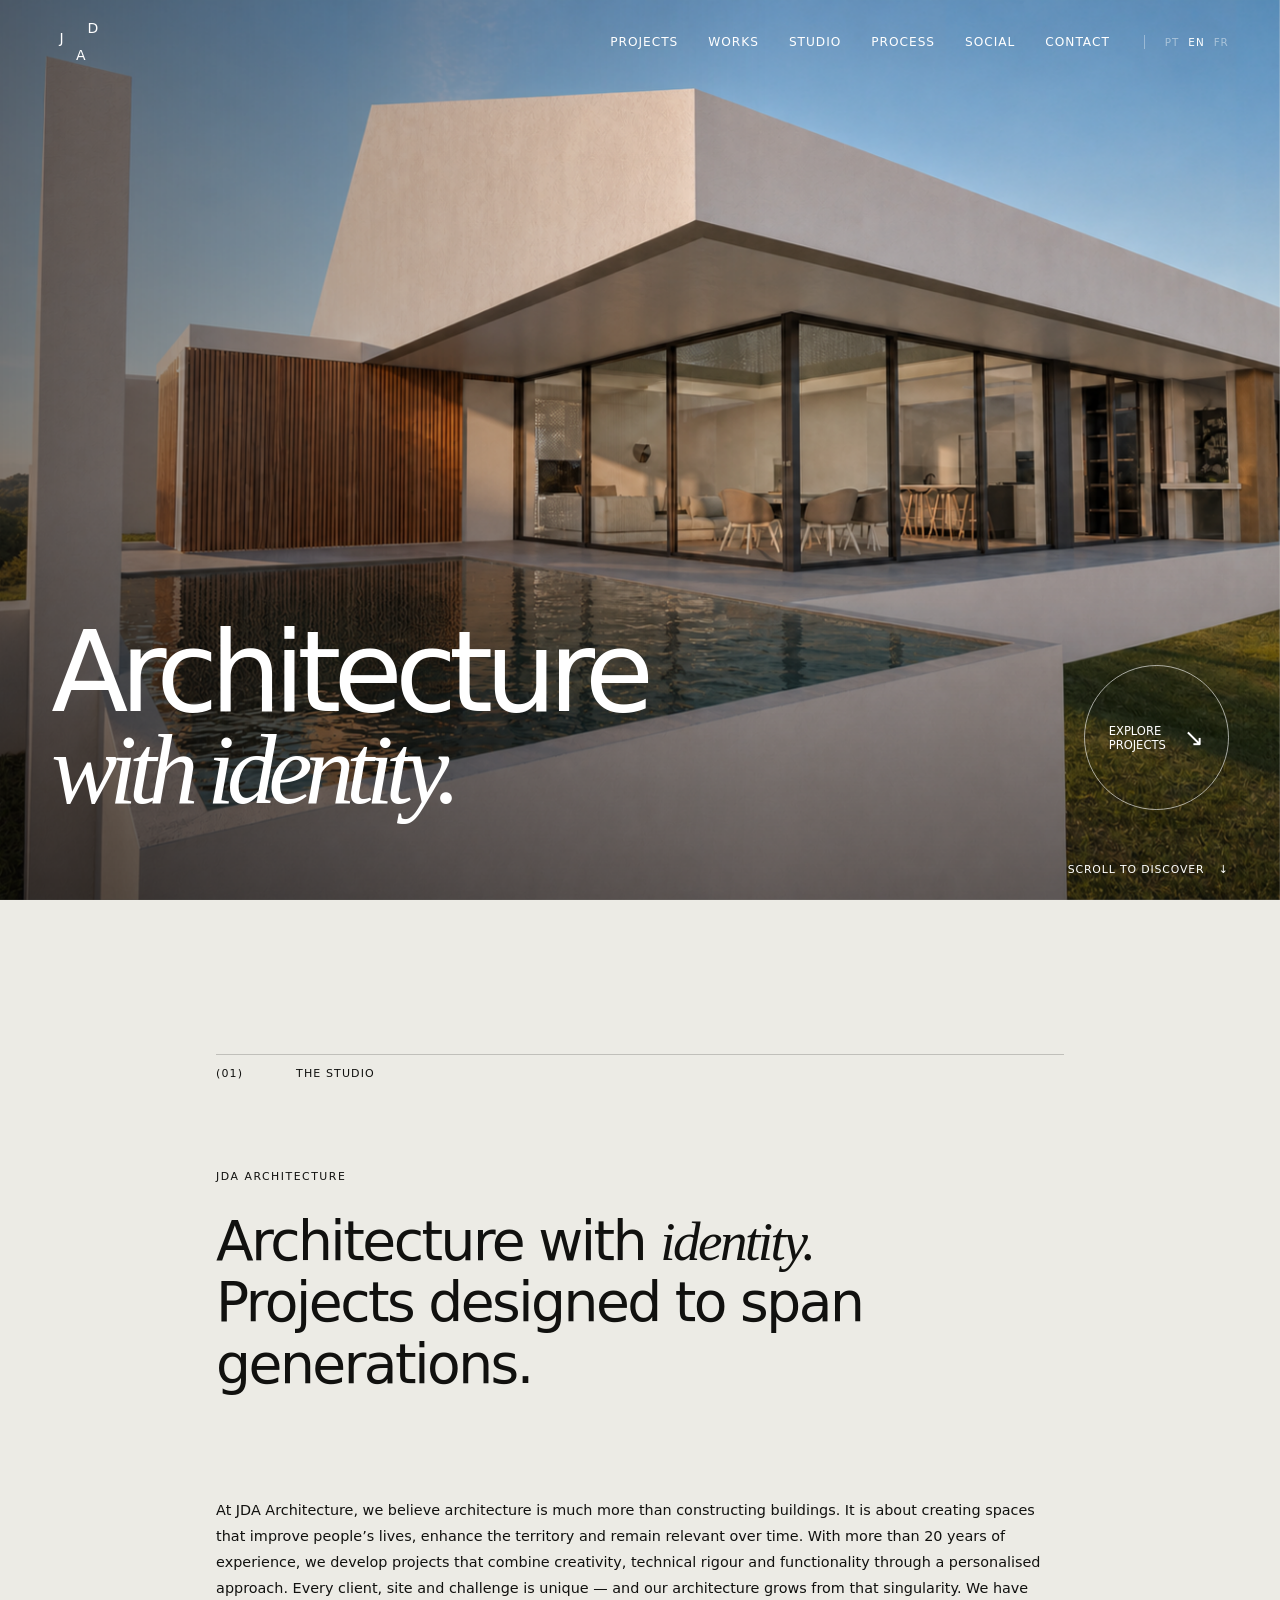
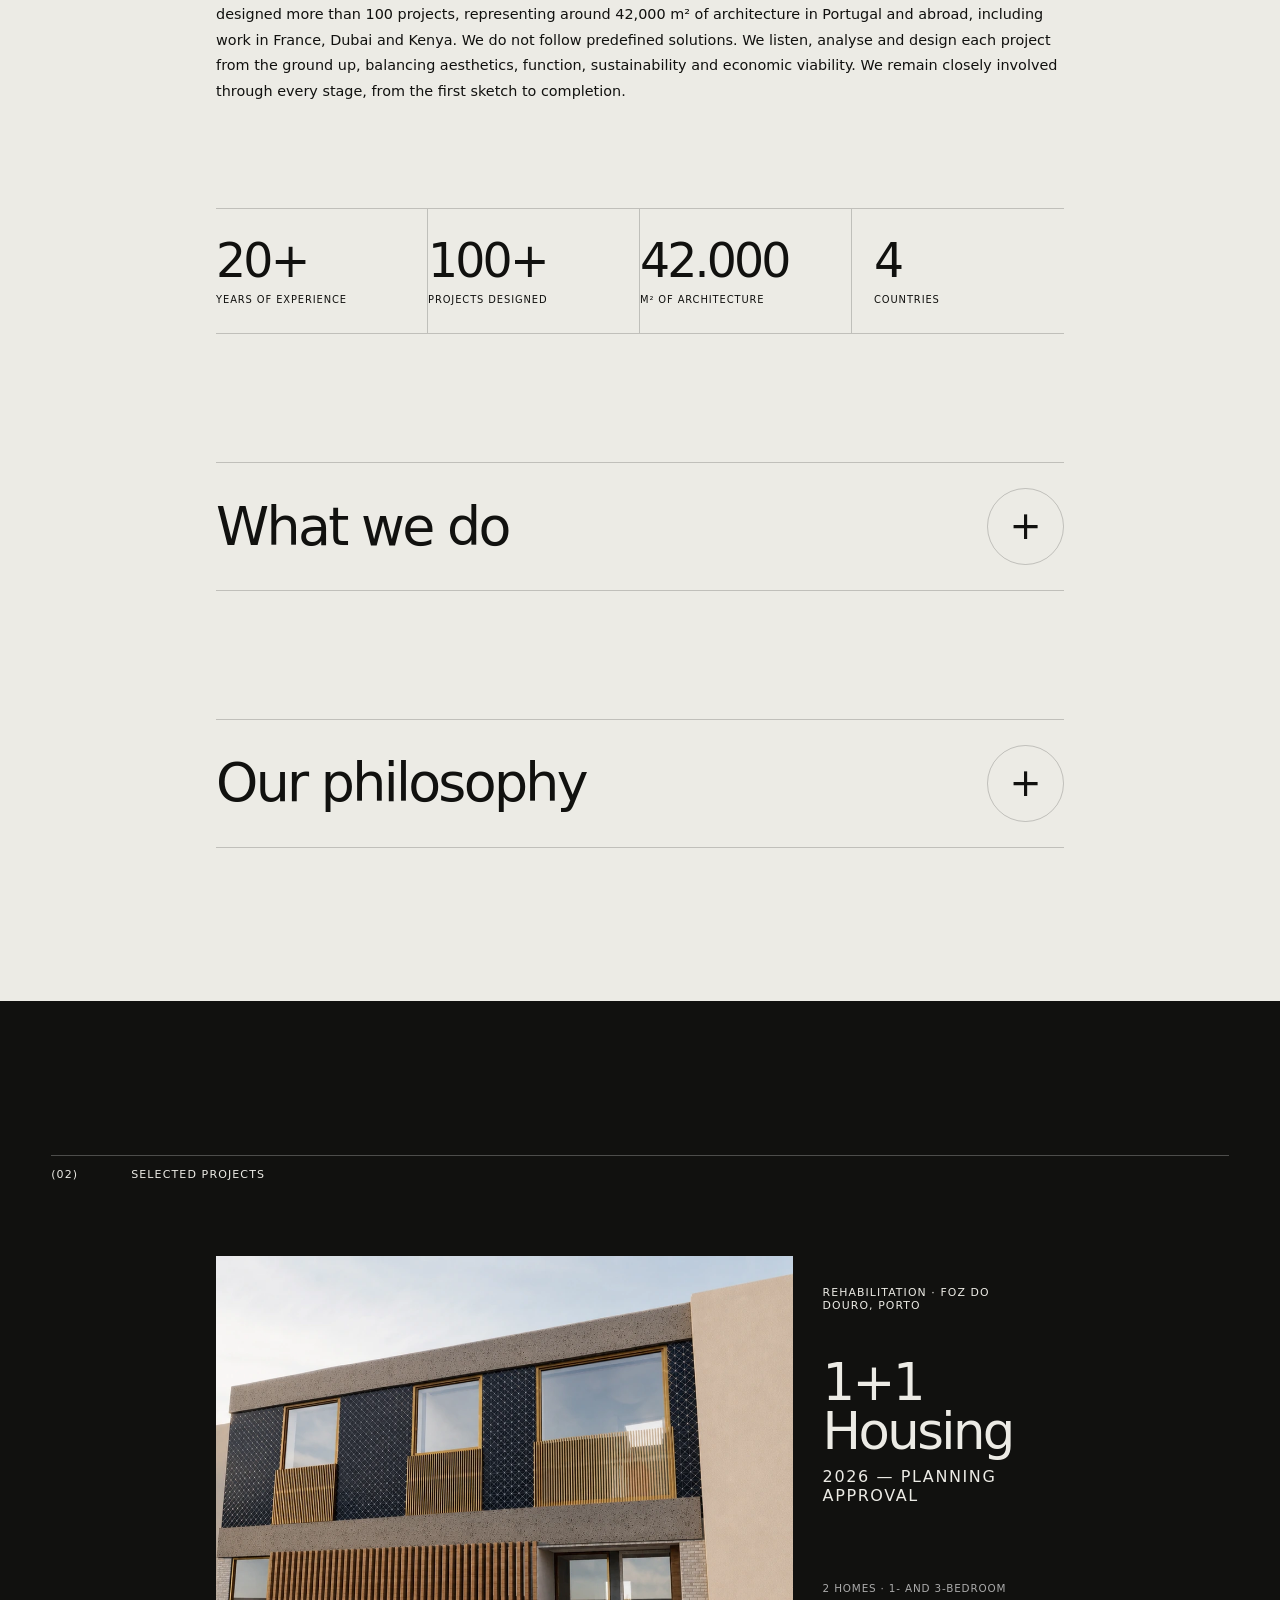
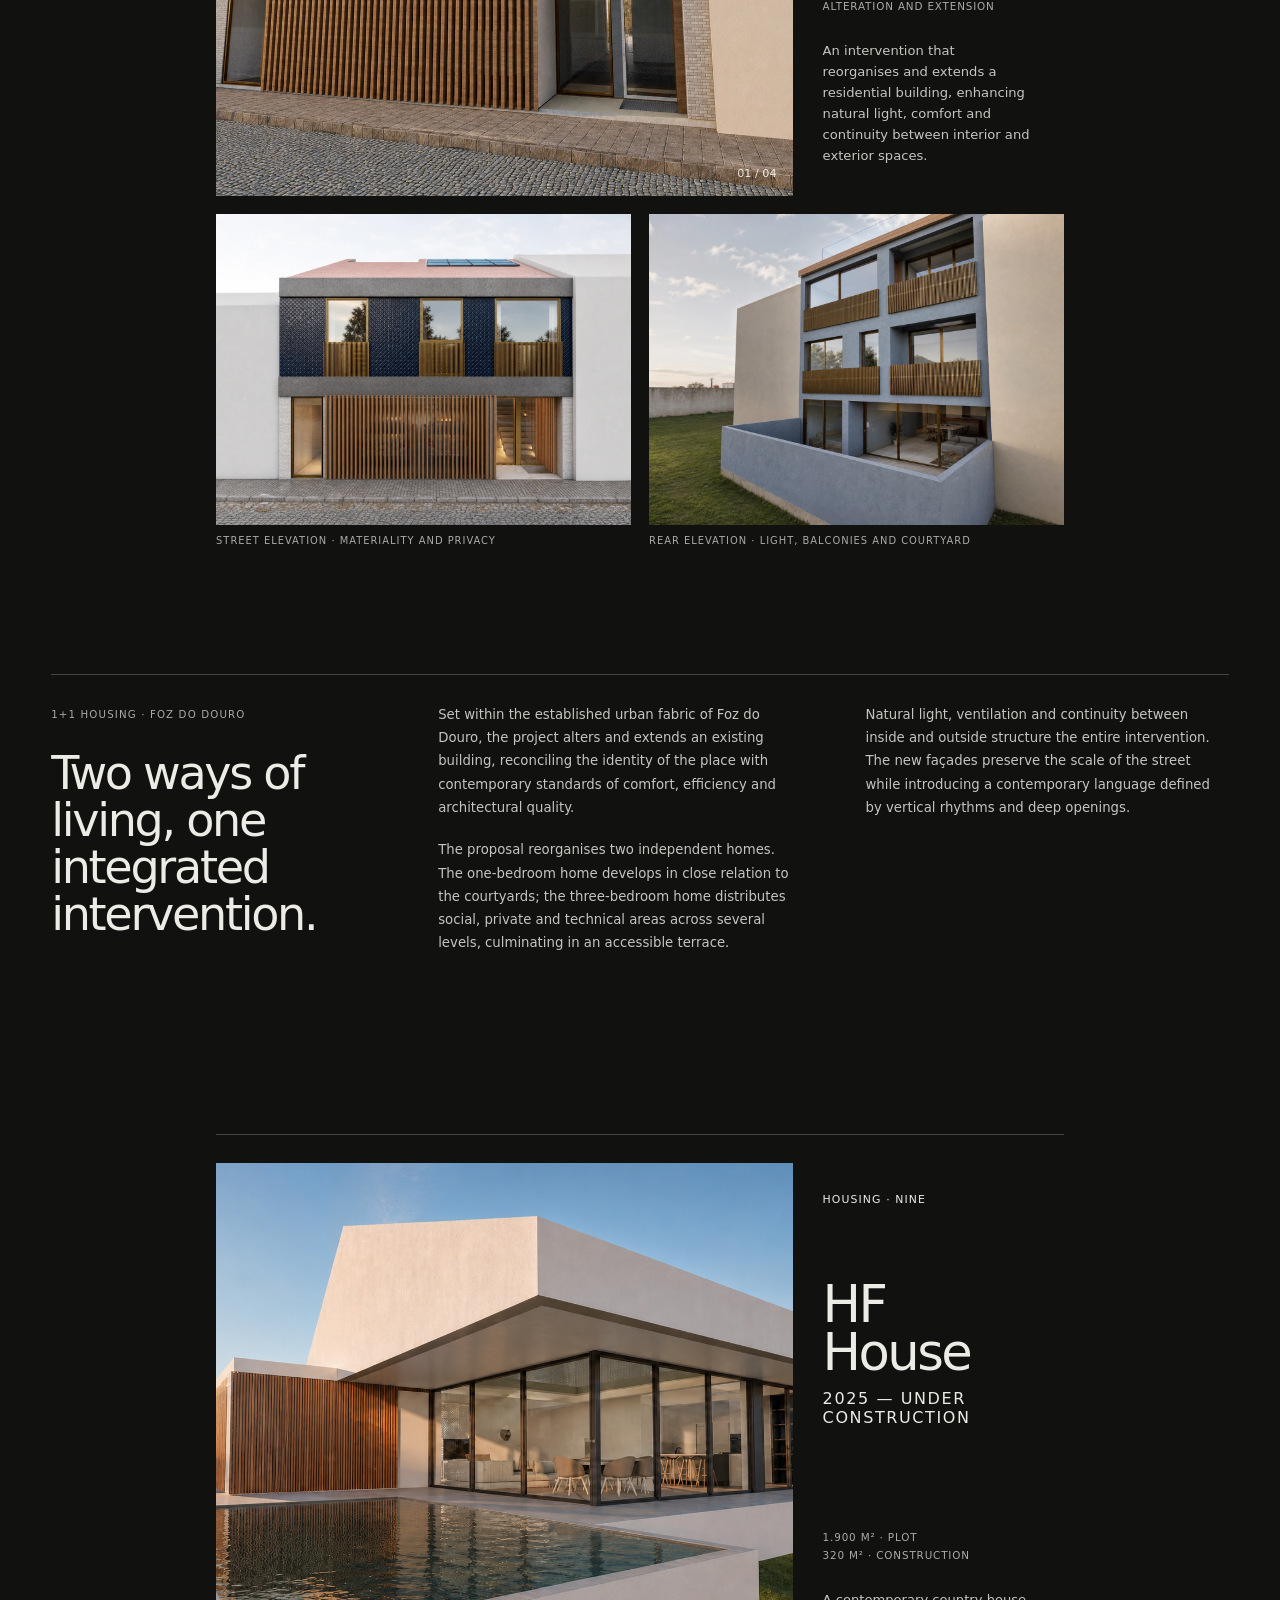
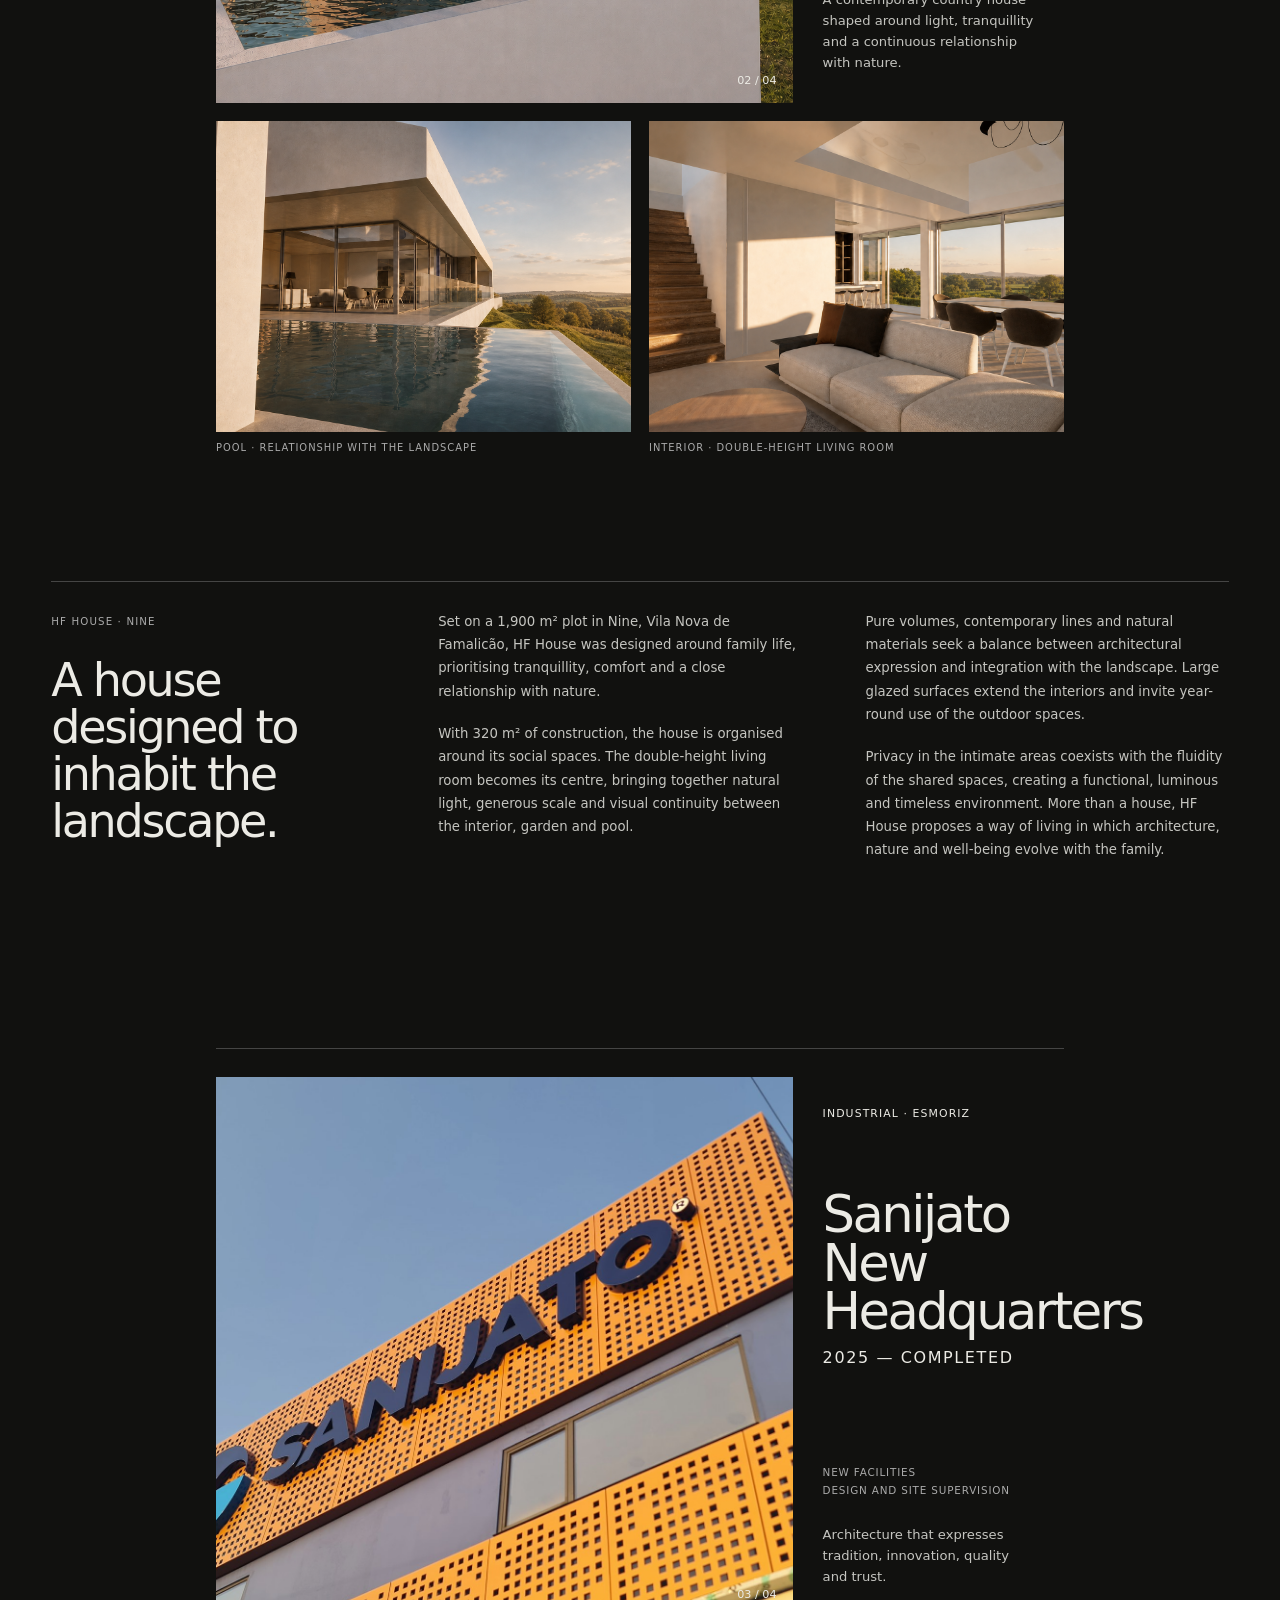
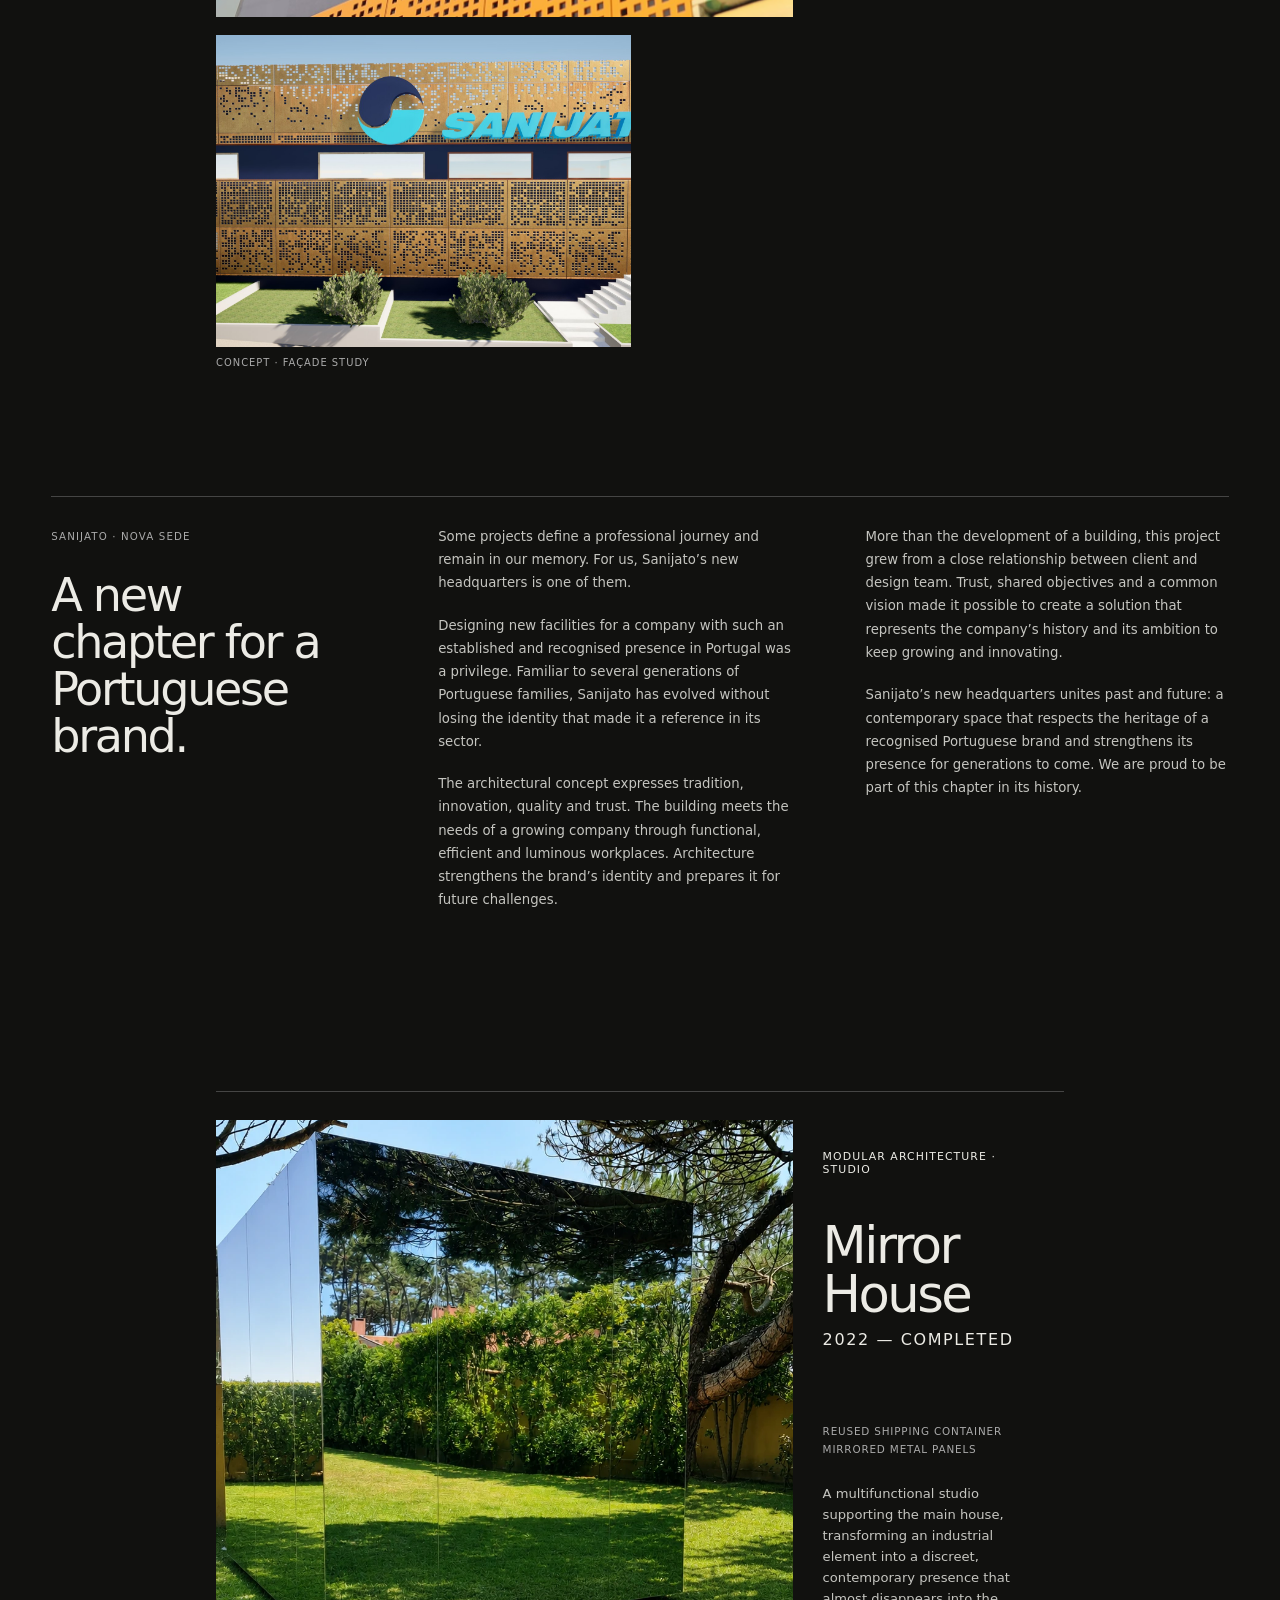
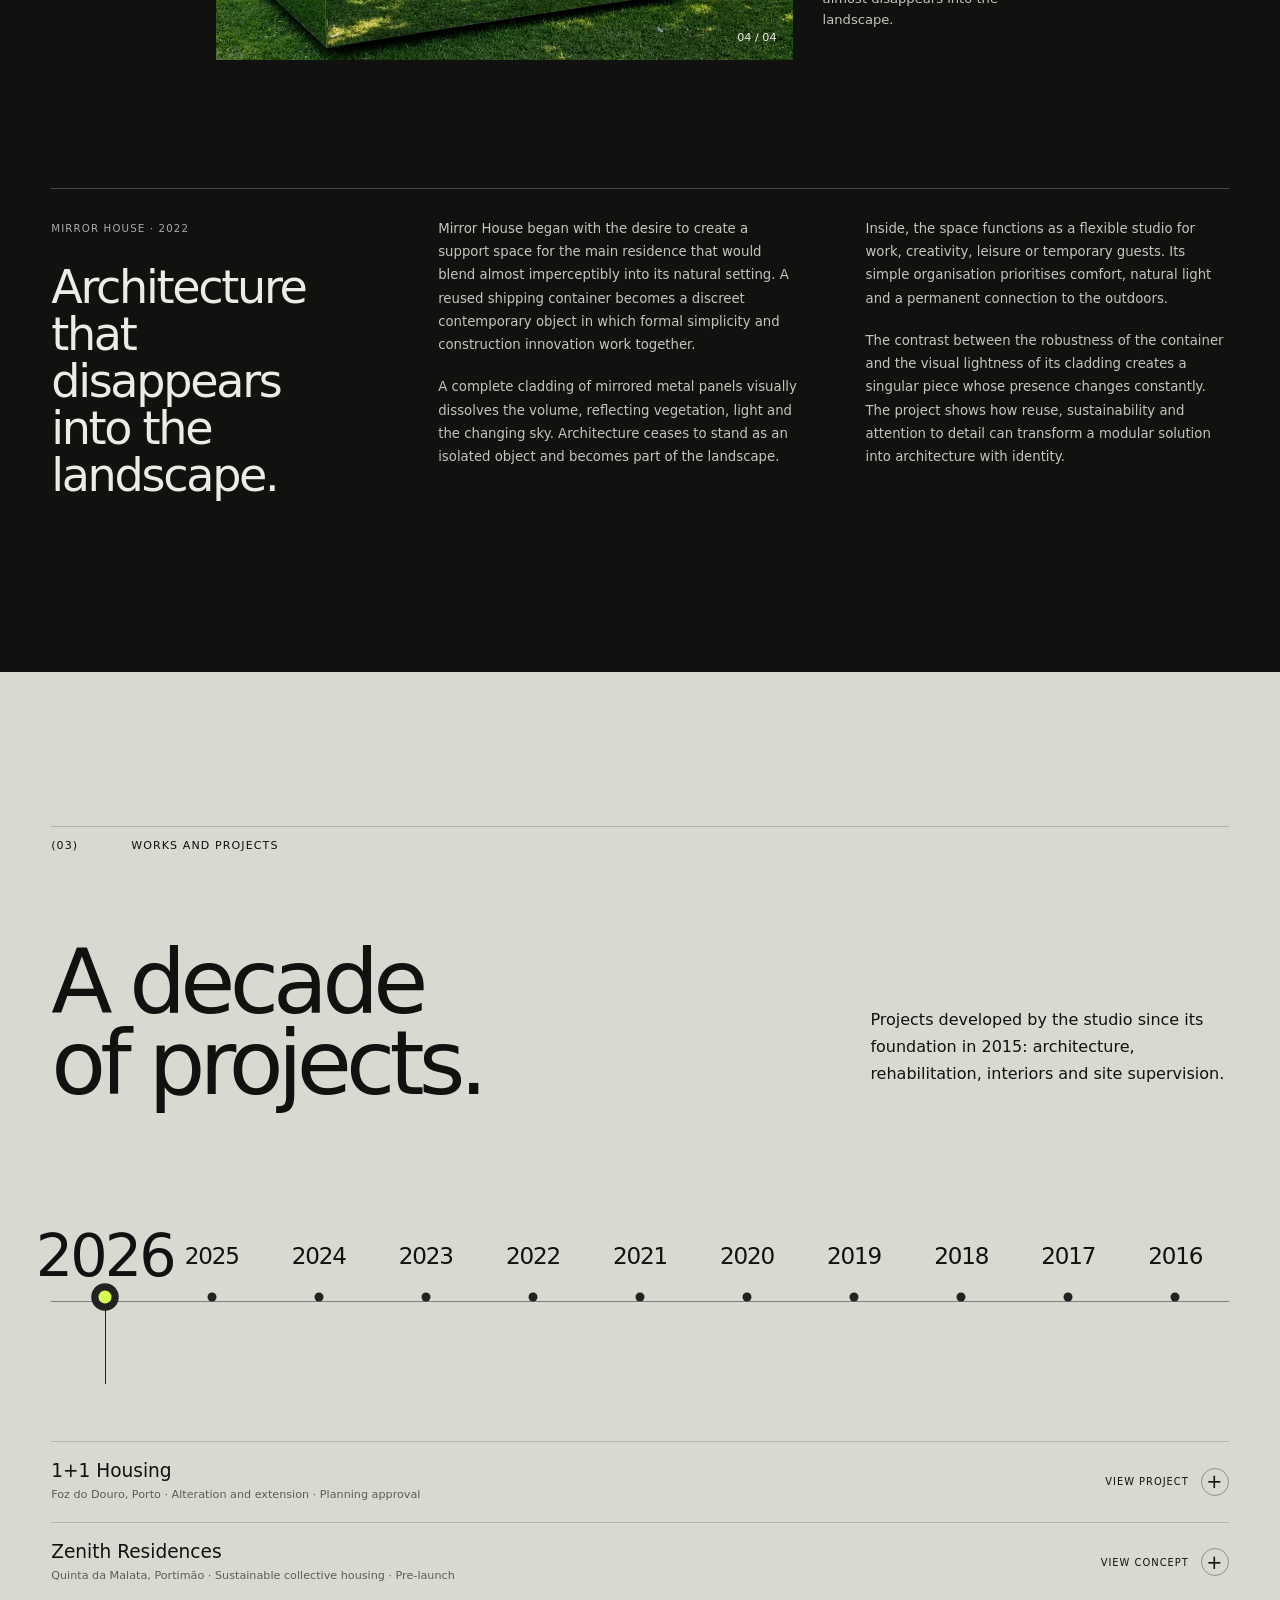
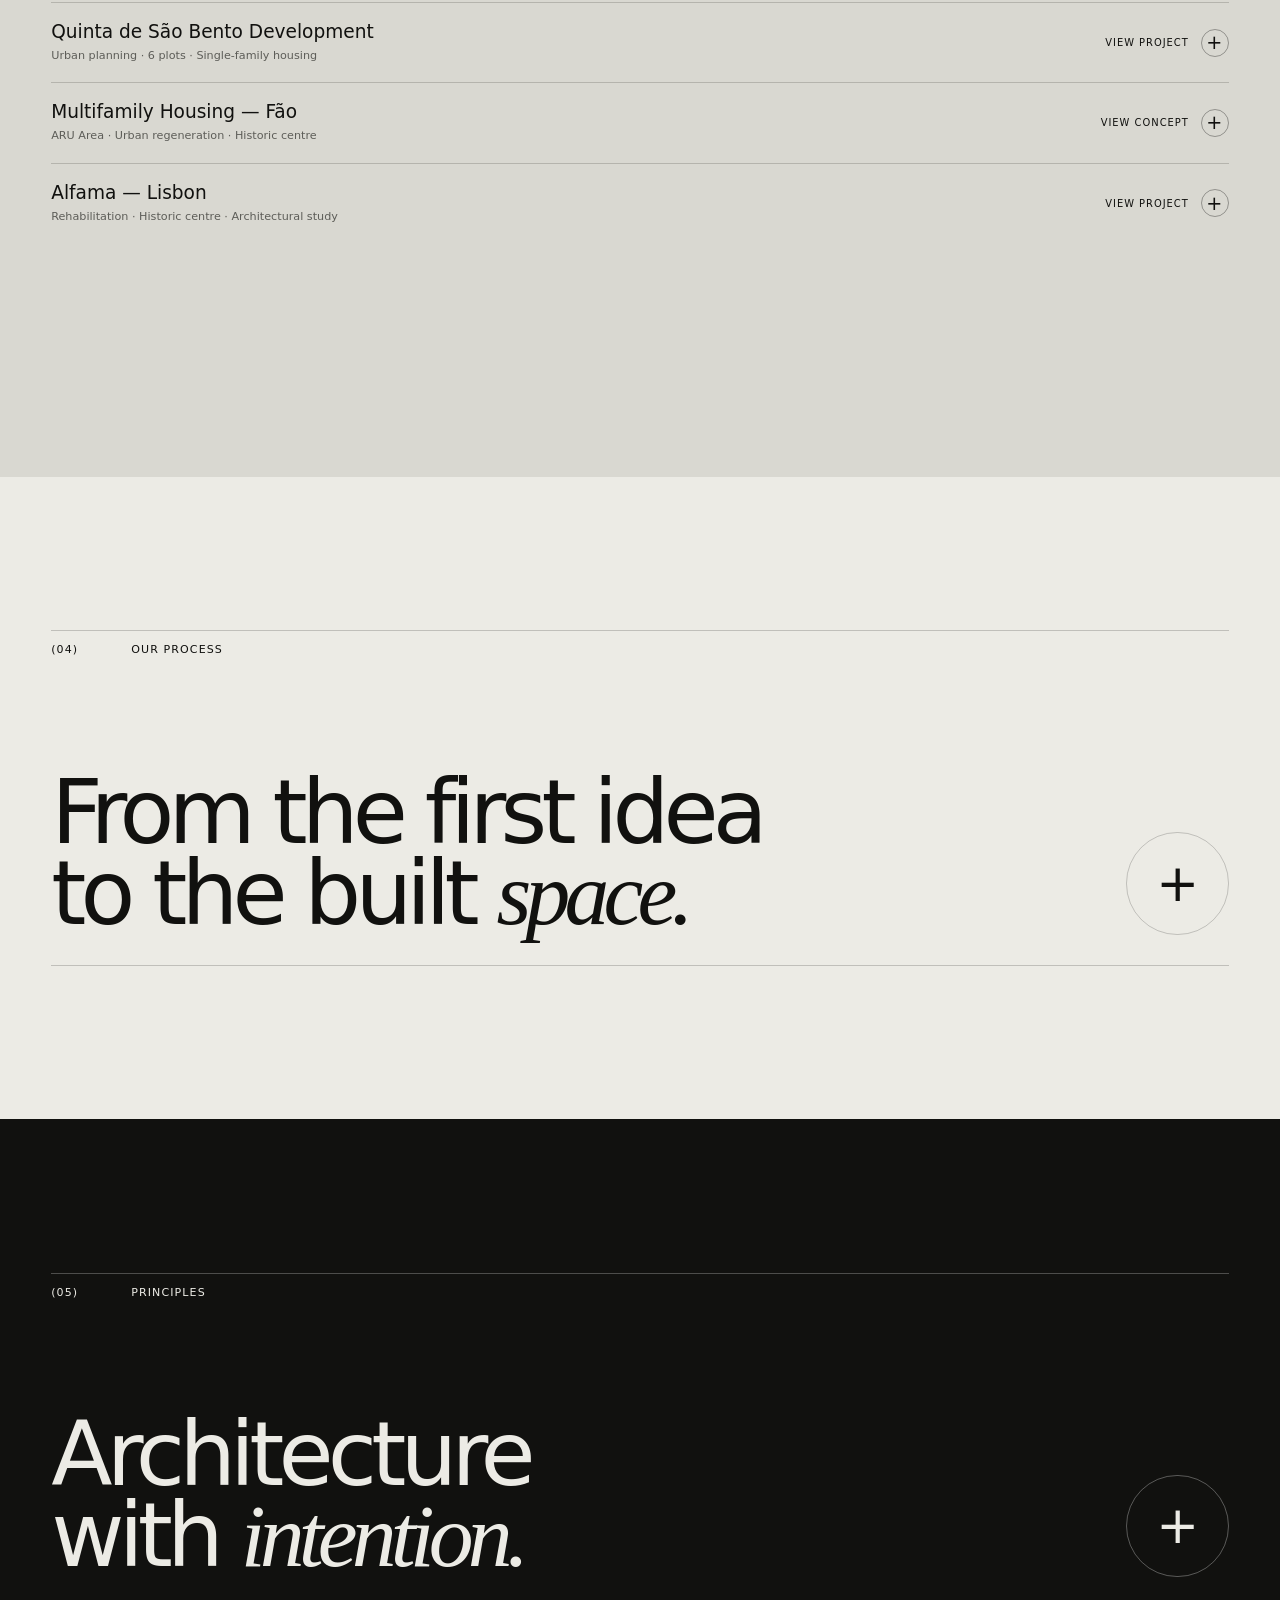
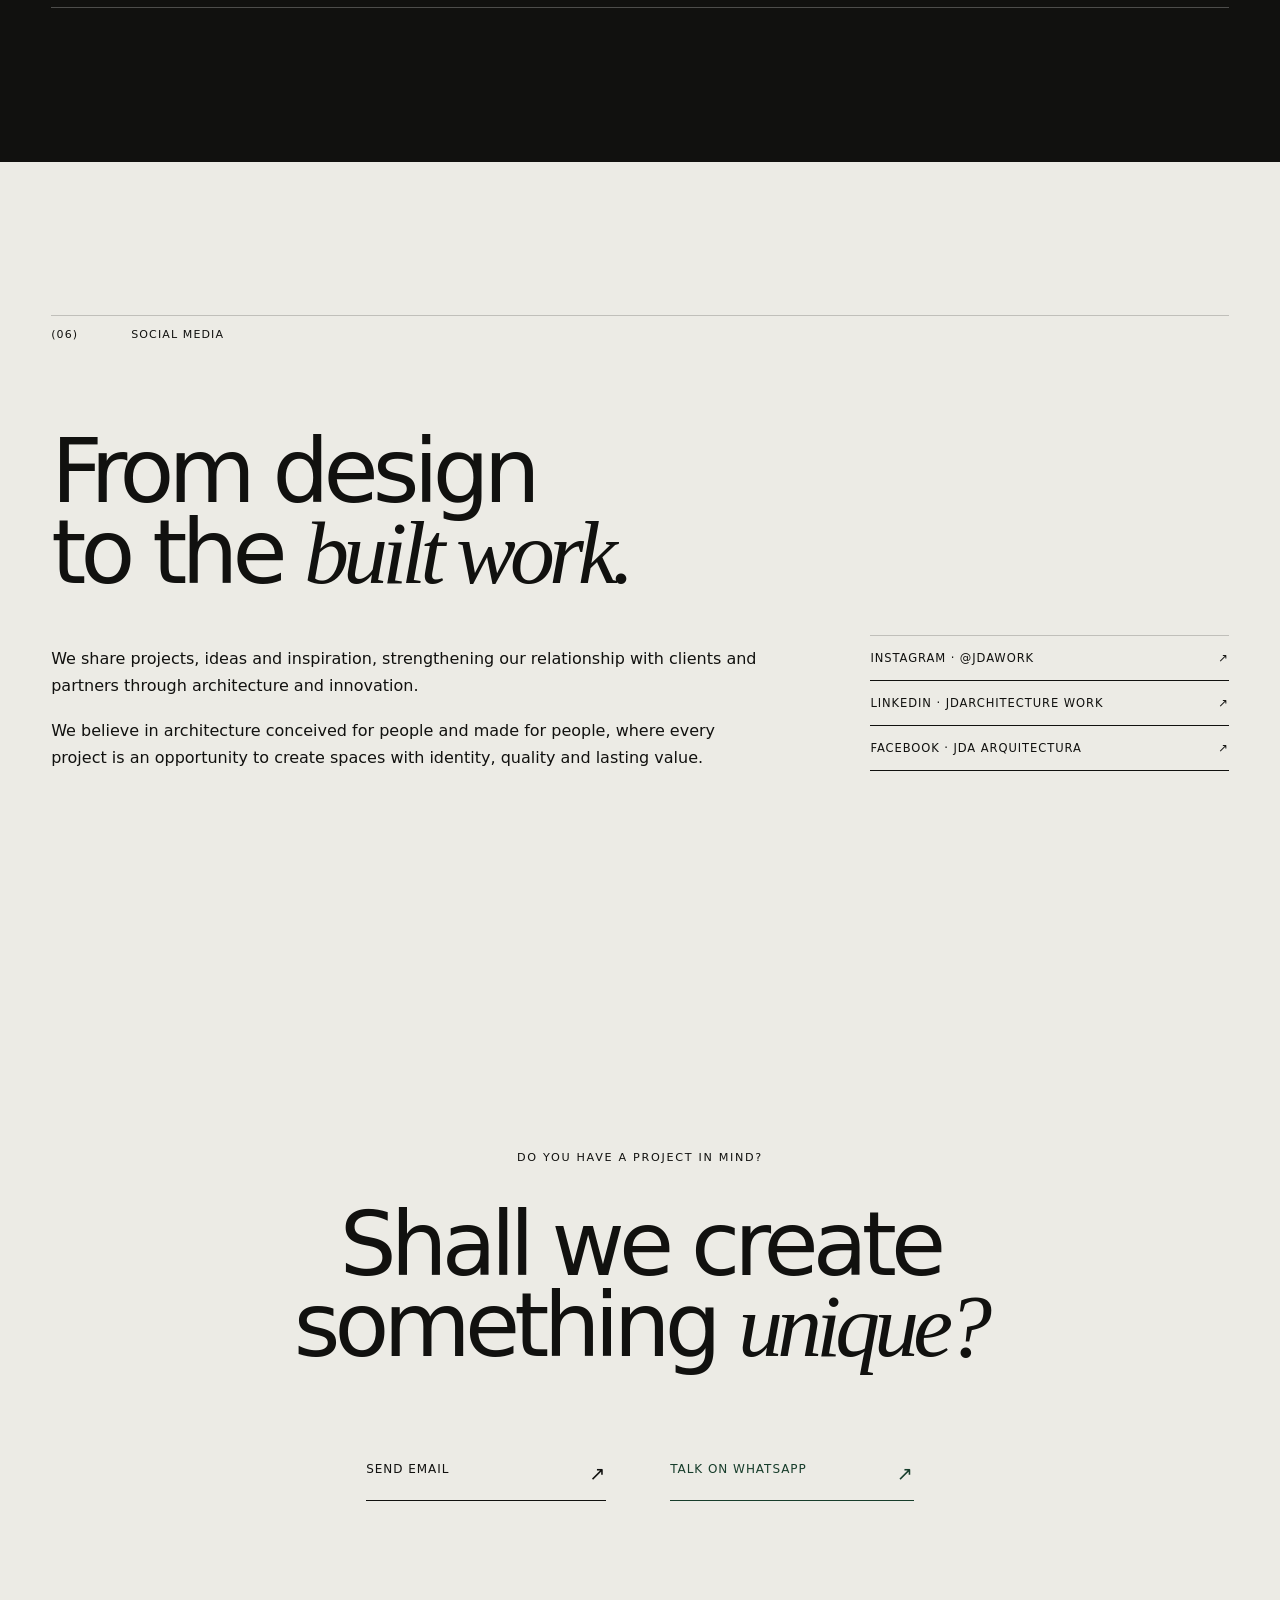
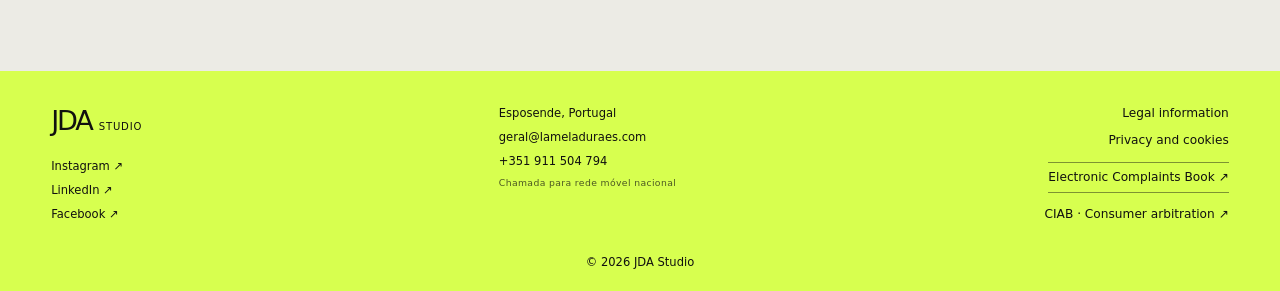
==== index-en.html @ 2712272d "Versão inicial do site JDA" ====
<!doctype html>
<html lang="en">
<head>
  <meta charset="utf-8">
  <meta name="viewport" content="width=device-width, initial-scale=1">
  <meta name="description" content="JDArchitecture — architecture studio in Esposende. Distinctive projects shaped around people, place and the way spaces are lived.">
  <title>JDA Studio — Architecture with identity</title>
  <link rel="icon" href="favicon.svg" type="image/svg+xml">
  <link rel="alternate" hreflang="pt-PT" href="index.html">
  <link rel="alternate" hreflang="en" href="index-en.html">
  <link rel="alternate" hreflang="fr" href="index-fr.html">
  <meta name="referrer" content="strict-origin-when-cross-origin">
  <link rel="stylesheet" href="styles.css?v=5">
  <link rel="stylesheet" href="timeline-fix.css?v=42">
  <noscript><style>.loader{display:none!important}</style></noscript>
</head>
<body>
  <a class="skip-link" href="#conteudo">Skip to content</a>
  <div class="loader" aria-hidden="true">
    <i class="corner c1"></i><i class="corner c2"></i><i class="corner c3"></i><i class="corner c4"></i>
    <svg class="loader-logo" viewBox="0 0 1000 1000" role="presentation">
      <text class="logo-letter letter-j" x="150" y="510">J</text>
      <text class="logo-letter letter-d" x="650" y="335">D</text>
      <text class="logo-letter letter-a" x="447" y="825">A</text>
    </svg>
    <span class="loader-studio">JDA Studio</span>
  </div>
  <header class="site-header">
    <a class="brand brand-mark" href="#inicio" aria-label="JDA Arquitectura, início">
      <svg class="header-mark" viewBox="0 0 1000 1000" aria-hidden="true">
        <text x="150" y="510">J</text>
        <text x="650" y="335">D</text>
        <text x="447" y="825">A</text>
      </svg>
    </a>
    <nav aria-label="Navegação principal">
      <a href="#projetos">Projetos</a><a href="#obras">Obras</a><a href="#atelier">Atelier</a><a href="#processo">Processo</a><a href="#instagram">Redes</a><a href="#contactos">Contactos</a>
      <span class="language-switcher" aria-label="Idioma"><a href="index.html" hreflang="pt-PT">PT</a><a href="index-en.html" hreflang="en">EN</a><a href="index-fr.html" hreflang="fr">FR</a></span>
    </nav>
    <button class="menu" aria-label="Abrir menu" aria-expanded="false"><i></i><i></i></button>
  </header>

  <main id="conteudo">
    <section class="hero" id="inicio">
      <img src="assets/casa-hf-piscina-inland.png" alt="Casa HF — arquitetura contemporânea integrada na paisagem de Nine">
      <div class="hero-shade"></div>
      <div class="hero-copy">
        <h1>Arquitetura<br><em>com identidade.</em></h1>
        <a class="circle-link" href="#projetos" aria-label="Explorar projetos"><span>Explorar<br>projetos</span><b>↘</b></a>
      </div>
      <a class="scroll" href="#atelier">Deslize para descobrir <span>↓</span></a>
    </section>

    <section class="manifesto section" id="atelier">
      <div class="section-label"><span>(01)</span><p>O atelier</p></div>
      <div class="manifesto-copy reveal">
        <p class="atelier-kicker">JDA Arquitectura</p>
        <p class="lead">Arquitetura com <em>identidade.</em><br>Projetos que atravessam gerações.</p>
        <div class="atelier-intro">
          <p>Na JDA Arquitectura, acreditamos que a arquitetura é muito mais do que construir edifícios. É criar espaços que melhoram a vida das pessoas, valorizam o território e permanecem relevantes ao longo do tempo. Com mais de 20 anos de experiência, desenvolvemos projetos que conciliam criatividade, rigor técnico e funcionalidade, sempre com uma abordagem personalizada. Cada cliente, cada terreno e cada desafio são únicos — e é dessa singularidade que nasce a nossa arquitetura. Ao longo do nosso percurso projetámos mais de 100 obras, totalizando cerca de 42.000 m² de arquitetura, em Portugal e no estrangeiro, com intervenções em França, Dubai e Quénia. Não seguimos soluções pré-definidas. Escutamos, analisamos e desenhamos cada projeto de raiz, procurando o equilíbrio entre estética, funcionalidade, sustentabilidade e viabilidade económica. Acompanhamos todas as fases, do primeiro esboço à conclusão da obra.</p>
        </div>
        <div class="atelier-stats" aria-label="Experiência da JDA Arquitectura">
          <article><strong>20+</strong><span>Anos de experiência</span></article>
          <article><strong>100+</strong><span>Obras projetadas</span></article>
          <article><strong>42.000</strong><span>m² de arquitetura</span></article>
          <article><strong>4</strong><span>Países</span></article>
        </div>
        <div class="atelier-block">
          <button class="atelier-services-toggle" type="button" aria-expanded="false" aria-controls="atelier-services-content">
            <span class="atelier-services-title">O que fazemos</span>
            <span class="atelier-services-icon" aria-hidden="true">+</span>
          </button>
          <div class="atelier-services-content" id="atelier-services-content" hidden>
            <div class="atelier-block-title"><h3>Uma resposta completa, do desenho à obra.</h3></div>
            <ul class="services-list">
              <li>Arquitetura residencial</li>
              <li>Habitação unifamiliar e multifamiliar</li>
              <li>Arquitetura comercial e industrial</li>
              <li>Reabilitação e renovação</li>
              <li>Legalizações e licenciamento</li>
              <li>Planeamento urbano e loteamentos</li>
              <li>Direção e acompanhamento de obra</li>
            </ul>
          </div>
        </div>
        <div class="atelier-philosophy">
          <button class="atelier-philosophy-toggle" type="button" aria-expanded="false" aria-controls="atelier-philosophy-content">
            <span class="atelier-philosophy-title">A nossa filosofia</span>
            <span class="atelier-philosophy-icon" aria-hidden="true">+</span>
          </button>
          <div class="atelier-philosophy-content" id="atelier-philosophy-content" hidden>
            <h3>Cada projeto é uma resposta exclusiva às necessidades do cliente.</h3>
            <p>Não desenhamos apenas edifícios; desenhamos espaços que refletem histórias, modos de viver e ambições. Procuramos uma arquitetura intemporal, funcional e sustentável, onde cada detalhe acrescenta valor e qualidade.</p>
            <p>Acreditamos que o sucesso de um projeto nasce da relação de confiança entre arquiteto e cliente. É essa proximidade que nos permite transformar ideias em espaços únicos, concebidos para durar e para ser vividos.</p>
          </div>
        </div>
      </div>
    </section>

    <section class="projects section" id="projetos">
      <div class="section-label light"><span>(02)</span><p>Projetos selecionados</p></div>
      <div class="project-feature habitacao-feature reveal">
        <div class="project-image"><img src="assets/habitacao-1mais1-frente-v3.webp" alt="Habitação 1+1 — proposta fotorrealista para a fachada principal na Foz do Douro"><span>01 / 04</span></div>
        <div class="project-info">
          <p>Reabilitação · Foz do Douro, Porto</p><h2>Habitação 1+1</h2><p class="year">2026 — Licenciamento</p>
          <div class="project-meta"><span>2 frações · T1 + T3</span><span>Alteração e ampliação</span></div>
          <p class="project-description">Uma intervenção que reorganiza e amplia um edifício habitacional, reforçando a luz natural, o conforto e a continuidade entre os espaços interiores e exteriores.</p>
        </div>
      </div>
      <div class="project-gallery reveal" aria-label="Galeria da Habitação 1+1">
        <figure><img src="assets/habitacao-1mais1-alcado-v3.webp" alt="Habitação 1+1 — alçado principal fotorrealista com elementos verticais em madeira e acabamento cerâmico escuro"><figcaption>Frente urbana · Materialidade e privacidade</figcaption></figure>
        <figure><img src="assets/habitacao-1mais1-tardoz-v3.webp" alt="Habitação 1+1 — visualização fotorrealista da fachada tardoz, varandas e pátio"><figcaption>Tardoz · Luz, varandas e pátio</figcaption></figure>
      </div>
      <div class="project-story habitacao-story reveal">
        <div class="project-story-heading">
          <span>Habitação 1+1 · Foz do Douro</span>
          <h3>Duas formas de habitar, uma intervenção integrada.</h3>
        </div>
        <div class="project-story-copy">
          <p>Inserido num tecido urbano consolidado da Foz do Douro, o projeto altera e amplia um edifício existente, conciliando a identidade do lugar com as atuais exigências de conforto, eficiência e qualidade arquitetónica.</p>
          <p>A proposta reorganiza duas frações independentes. A habitação T1 desenvolve-se numa relação próxima com os pátios; a habitação T3 distribui as áreas sociais, privadas e técnicas por diferentes níveis, culminando num terraço acessível.</p>
          <p>A entrada de luz natural, a ventilação e a continuidade entre interior e exterior estruturam toda a intervenção. A nova expressão das fachadas preserva a escala da rua e introduz uma linguagem contemporânea, marcada pelo ritmo dos elementos verticais e pela profundidade dos vãos.</p>
        </div>
      </div>
      <div class="project-feature hf-feature reveal">
        <div class="project-image"><img src="assets/casa-hf-piscina-inland.png" alt="Casa HF — vista da piscina e fachada envidraçada"><span>02 / 04</span></div>
        <div class="project-info">
          <p>Habitação · Nine</p><h2>Casa HF</h2><p class="year">2025 — Em construção</p>
          <div class="project-meta"><span>1.900 m² · Lote</span><span>320 m² · Construção</span></div>
          <p class="project-description">Uma casa de campo contemporânea, desenhada em torno da luz, da tranquilidade e de uma relação contínua com a natureza.</p>
        </div>
      </div>
      <div class="project-gallery reveal" aria-label="Galeria da Casa HF">
        <figure><img src="assets/casa-hf-piscina-lateral-inland.png" alt="Casa HF — piscina e relação com a paisagem interior de Nine"><figcaption>Piscina · Relação com a paisagem</figcaption></figure>
        <figure><img src="assets/casa-hf-interior-inland.png" alt="Casa HF — sala em pé-direito duplo e vista sobre a paisagem"><figcaption>Interior · Sala em pé-direito duplo</figcaption></figure>
      </div>
      <div class="project-story hf-story reveal">
        <div class="project-story-heading">
          <span>Casa HF · Nine</span>
          <h3>Uma casa desenhada para viver a paisagem.</h3>
        </div>
        <div class="project-story-copy">
          <p>Implantada num lote de 1.900 m² em Nine, Vila Nova de Famalicão, a Casa HF foi concebida para responder ao quotidiano de uma família, privilegiando a tranquilidade, o conforto e uma relação próxima com a natureza.</p>
          <p>Com 320 m² de construção, a organização da casa nasce em torno dos espaços sociais. A sala em pé-direito duplo assume o papel central, reunindo luz natural, amplitude e continuidade visual entre o interior, o jardim e a piscina.</p>
          <p>Os volumes puros, as linhas contemporâneas e a utilização de materiais naturais procuram um equilíbrio entre expressão arquitetónica e integração paisagística. As grandes superfícies envidraçadas prolongam os espaços interiores e permitem viver o exterior ao longo das diferentes estações do ano.</p>
          <p>A privacidade das áreas íntimas convive com a fluidez dos espaços comuns, criando um ambiente funcional, luminoso e intemporal. Mais do que uma habitação, a Casa HF propõe uma forma de viver onde arquitetura, natureza e bem-estar acompanham o crescimento da família.</p>
        </div>
      </div>
      <div class="project-feature sanijato-feature reveal">
        <div class="project-image"><img src="assets/sanijato-sede-marca.jpg" alt="Nova sede da Sanijato — identidade integrada na fachada perfurada"><span>03 / 04</span></div>
        <div class="project-info">
          <p>Industrial · Esmoriz</p><h2>Nova Sede da Sanijato</h2><p class="year">2025 — Obra concluída</p>
          <div class="project-meta"><span>Novas instalações</span><span>Projeto e acompanhamento de obra</span></div>
          <p class="project-description">Uma arquitetura que traduz tradição, inovação, qualidade e confiança.</p>
        </div>
      </div>
      <div class="project-gallery reveal" aria-label="Galeria da Nova Sede da Sanijato">
        <figure><img src="assets/sanijato-conceito.jpg" alt="Estudo tridimensional da fachada da nova sede da Sanijato"><figcaption>Conceito · Estudo da fachada</figcaption></figure>
      </div>
      <div class="project-story reveal">
        <div class="project-story-heading">
          <span>Sanijato · Nova sede</span>
          <h3>Um novo capítulo para uma marca portuguesa.</h3>
        </div>
        <div class="project-story-copy">
          <p>Há projetos que marcam um percurso profissional e permanecem na memória. A nova sede da Sanijato é, para nós, um desses projetos.</p>
          <p>Projetar as novas instalações de uma empresa com um percurso tão sólido e reconhecido no mercado português representou um enorme privilégio. Presente em várias gerações de famílias portuguesas, a Sanijato soube evoluir sem perder a identidade que a tornou uma referência no seu setor.</p>
          <p>O conceito arquitetónico traduz tradição, inovação, qualidade e confiança. O edifício responde às exigências atuais de uma empresa em crescimento, com espaços de trabalho funcionais, eficientes e luminosos. A arquitetura reforça a identidade da marca e prepara o ambiente para os desafios do futuro.</p>
          <p>Mais do que desenvolver um edifício, este projeto nasceu de uma relação de proximidade entre cliente e equipa. A confiança, a partilha de objetivos e uma visão comum permitiram criar uma solução que representa a história da empresa e a sua ambição de continuar a crescer e inovar.</p>
          <p>A nova sede da Sanijato une passado e futuro: um espaço contemporâneo que respeita a herança de uma marca portuguesa reconhecida e reforça a sua presença para as próximas gerações. É com enorme orgulho que fazemos parte deste capítulo da sua história.</p>
        </div>
      </div>
      <div class="project-feature espelho-feature reveal">
        <div class="project-image"><img src="assets/casa-espelho-paisagem-v2.webp" alt="Casa Espelho — volume revestido por painéis metálicos espelhados que refletem o jardim"><span>04 / 04</span></div>
        <div class="project-info">
          <p>Arquitetura modular · Estúdio</p><h2>Casa Espelho</h2><p class="year">2022 — Obra concluída</p>
          <div class="project-meta"><span>Contentor marítimo reutilizado</span><span>Painéis metálicos espelhados</span></div>
          <p class="project-description">Um estúdio multifuncional de apoio à habitação principal que transforma um elemento industrial numa presença discreta, contemporânea e quase invisível na paisagem.</p>
        </div>
      </div>
      <div class="project-story espelho-story reveal">
        <div class="project-story-heading">
          <span>Casa Espelho · 2022</span>
          <h3>Arquitetura que desaparece na paisagem.</h3>
        </div>
        <div class="project-story-copy">
          <p>A Casa Espelho nasce da vontade de criar um espaço de apoio à habitação principal que se integra de forma quase impercetível na envolvente natural. Um contentor marítimo reutilizado transforma-se num objeto arquitetónico discreto e contemporâneo, onde simplicidade formal e inovação construtiva caminham lado a lado.</p>
          <p>O revestimento integral em painéis metálicos espelhados dissolve visualmente o volume, refletindo a vegetação, a luz e as variações do céu. A arquitetura deixa de se afirmar como objeto isolado para passar a fazer parte da paisagem.</p>
          <p>No interior, o espaço funciona como estúdio multifuncional destinado ao trabalho, à criação, ao lazer ou ao acolhimento temporário. A organização simples privilegia o conforto, a luz natural e a relação permanente com o exterior.</p>
          <p>O contraste entre a robustez do contentor e a leveza visual do revestimento cria uma peça singular, cuja presença se altera constantemente. O projeto demonstra como reutilização, sustentabilidade e atenção ao detalhe podem transformar uma solução modular numa arquitetura com identidade.</p>
        </div>
      </div>
    </section>

    <section class="works-timeline section" id="obras">
      <div class="section-label"><span>(03)</span><p>Obras e projetos</p></div>
      <div class="timeline-intro reveal">
        <h2>Uma década<br>de projetos.</h2>
        <p>Projetos desenvolvidos pelo atelier desde a sua fundação, em 2015: arquitetura, reabilitação, interiores e acompanhamento de obra.</p>
      </div>
      <div class="timeline">
        <details open>
          <summary><time>2026</time><span>5 projetos</span><b aria-hidden="true">+</b></summary>
          <ul>
            <li class="timeline-project-expandable">
              <button class="timeline-project-toggle" type="button" aria-expanded="false" aria-controls="timeline-habitacao-1mais1"><span class="timeline-project-copy"><strong>Habitação 1+1</strong><small>Foz do Douro, Porto · Alteração e ampliação · Licenciamento</small></span><span class="timeline-project-action">Ver projeto <b aria-hidden="true">+</b></span></button>
              <div class="timeline-project-drawings timeline-project-concept" id="timeline-habitacao-1mais1" aria-label="Descrição, imagens e plantas da Habitação 1+1" hidden>
                <div class="timeline-concept-copy"><p class="timeline-concept-credit">Reabilitação · Foz do Douro, Porto</p><h3>Duas formas de habitar, uma intervenção integrada.</h3><p>Inserido num tecido urbano consolidado da Foz do Douro, o projeto altera e amplia um edifício existente, conciliando a identidade do lugar com as atuais exigências de conforto, eficiência e qualidade arquitetónica.</p><p>A proposta reorganiza duas frações independentes. A habitação T1 desenvolve-se numa relação próxima com os pátios; a habitação T3 distribui as áreas sociais, privadas e técnicas por diferentes níveis, culminando num terraço acessível.</p><p>A entrada de luz natural, a ventilação e a continuidade entre interior e exterior estruturam toda a intervenção. A nova expressão das fachadas preserva a escala da rua e introduz uma linguagem contemporânea, marcada pelo ritmo dos elementos verticais e pela profundidade dos vãos.</p><div class="timeline-concept-meta"><span>2 frações · T1 + T3</span><span>Alteração e ampliação</span><span>Licenciamento</span><span>2026</span></div></div>
                <div class="zenith-carousel" role="region" aria-label="Galeria da Habitação 1+1" tabindex="0"><div class="zenith-carousel-viewport"><figure class="zenith-slide"><button class="drawing-lightbox-trigger" type="button"><img src="assets/habitacao-1mais1-frente-v3.webp" alt="Habitação 1+1 — proposta fotorrealista para a fachada principal na Foz do Douro"></button><figcaption>Fachada principal · Relação com a Foz do Douro</figcaption></figure><figure class="zenith-slide" hidden><button class="drawing-lightbox-trigger" type="button"><img src="assets/habitacao-1mais1-alcado-v3.webp" alt="Habitação 1+1 — alçado principal com elementos verticais em madeira e acabamento cerâmico escuro"></button><figcaption>Frente urbana · Materialidade e privacidade</figcaption></figure><figure class="zenith-slide" hidden><button class="drawing-lightbox-trigger" type="button"><img src="assets/habitacao-1mais1-tardoz-v3.webp" alt="Habitação 1+1 — fachada tardoz, varandas e pátio"></button><figcaption>Tardoz · Luz, varandas e pátio</figcaption></figure></div><div class="zenith-carousel-controls"><button class="zenith-carousel-prev" type="button" aria-label="Imagem anterior">←</button><span class="zenith-carousel-count" aria-live="polite"><b>01</b> / 03</span><button class="zenith-carousel-next" type="button" aria-label="Imagem seguinte">→</button></div></div>
                <div class="timeline-project-plans"><p class="timeline-project-plans-title">Peças desenhadas · Plantas</p><div class="drawing-grid"><figure><button class="drawing-lightbox-trigger" type="button"><img src="assets/habitacao-1mais1-planta-piso-0.png" alt="Habitação 1+1 — planta do Piso 0"></button><figcaption>Piso 0 · 1:100</figcaption></figure><figure><button class="drawing-lightbox-trigger" type="button"><img src="assets/habitacao-1mais1-planta-piso-1.png" alt="Habitação 1+1 — planta do Piso 1"></button><figcaption>Piso 1 · 1:100</figcaption></figure><figure><button class="drawing-lightbox-trigger" type="button"><img src="assets/habitacao-1mais1-planta-piso-2.png" alt="Habitação 1+1 — planta do Piso 2"></button><figcaption>Piso 2 · 1:100</figcaption></figure><figure><button class="drawing-lightbox-trigger" type="button"><img src="assets/habitacao-1mais1-planta-piso-3.png" alt="Habitação 1+1 — planta do Piso 3"></button><figcaption>Piso 3 · 1:100</figcaption></figure><figure><button class="drawing-lightbox-trigger" type="button"><img src="assets/habitacao-1mais1-planta-cobertura.png" alt="Habitação 1+1 — planta de cobertura"></button><figcaption>Cobertura · 1:100</figcaption></figure></div></div>
              </div>
            </li>
            <li class="timeline-project-expandable">
              <button class="timeline-project-toggle" type="button" aria-expanded="false" aria-controls="timeline-zenith-conceito">
                <span class="timeline-project-copy"><strong>Zenith Residences</strong><small>Quinta da Malata, Portimão · Habitação coletiva sustentável · Pré-lançamento</small></span>
                <span class="timeline-project-action">Ver conceito <b aria-hidden="true">+</b></span>
              </button>
              <div class="timeline-project-drawings timeline-project-concept" id="timeline-zenith-conceito" aria-label="Conceito e imagens do Zenith Residences" hidden>
                <div class="timeline-concept-copy">
                  <p class="timeline-concept-credit">Arquitetura · José Durães Arquitectura</p>
                  <h3>Uma nova geração de habitação, construída com propósito.</h3>
                  <p>Na Quinta da Malata, o Zenith Residences propõe uma forma contemporânea e ambientalmente consciente de habitar Portimão. Dois blocos reúnem apartamentos T1, T2 e Duplex, articulados por varandas ajardinadas, espaços comuns e uma relação contínua entre interior, vegetação e cidade.</p>
                  <p>A estrutura em madeira CLT reduz o impacto carbónico e reforça o conforto térmico e acústico. Fachadas ventiladas e verdes, coberturas ajardinadas, produção fotovoltaica, ventilação com recuperação de calor e preparação para mobilidade elétrica orientam o conjunto para um desempenho nZEB.</p>
                  <p>A materialidade combina madeira natural tratada, cerâmica de grande formato, betão aparente e caixilharia minimalista em alumínio anodizado, criando uma identidade duradoura onde arquitetura, eficiência e bem-estar se encontram.</p>
                  <div class="timeline-concept-meta"><span>17.050 m²</span><span>T1, T2 e Duplex</span><span>200 lugares de estacionamento</span><span>nZEB</span></div>
                  <a class="timeline-concept-link" href="https://zenithresidences.pt/?lang=pt" target="_blank" rel="noopener noreferrer">Visitar o projeto <span>↗</span></a>
                </div>
                <div class="zenith-carousel" role="region" aria-label="Galeria do Zenith Residences" tabindex="0">
                  <div class="zenith-carousel-viewport">
                    <figure class="zenith-slide"><button class="drawing-lightbox-trigger" type="button"><img src="assets/zenith-frente.jpg" alt="Zenith Residences — vista da fachada principal com madeira, betão e vegetação"></button><figcaption>Fachada principal · Madeira, betão e vegetação</figcaption></figure>
                    <figure class="zenith-slide" hidden><button class="drawing-lightbox-trigger" type="button"><img src="assets/zenith-esquina.jpg" alt="Zenith Residences — perspetiva da esquina urbana e da relação do edifício com a rua"></button><figcaption>Esquina urbana · Relação com a rua</figcaption></figure>
                    <figure class="zenith-slide" hidden><button class="drawing-lightbox-trigger" type="button"><img src="assets/zenith-cobertura.jpg" alt="Zenith Residences — cobertura comum ajardinada com piscina"></button><figcaption>Cobertura comum · Paisagem e bem-estar</figcaption></figure>
                    <figure class="zenith-slide" hidden><button class="drawing-lightbox-trigger" type="button"><img src="assets/zenith-aerea.jpg" alt="Zenith Residences — vista aérea dos dois blocos e das coberturas verdes"></button><figcaption>Vista aérea · Dois blocos e coberturas verdes</figcaption></figure>
                  </div>
                  <div class="zenith-carousel-controls">
                    <button class="zenith-carousel-prev" type="button" aria-label="Imagem anterior">←</button>
                    <span class="zenith-carousel-count" aria-live="polite"><b>01</b> / 04</span>
                    <button class="zenith-carousel-next" type="button" aria-label="Imagem seguinte">→</button>
                  </div>
                </div>
              </div>
            </li>
            <li class="timeline-project-expandable">
              <button class="timeline-project-toggle" type="button" aria-expanded="false" aria-controls="timeline-quinta-sao-bento">
                <span class="timeline-project-copy"><strong>Loteamento da Quinta de São Bento</strong><small>Planeamento urbano · 6 lotes · Habitação unifamiliar</small></span>
                <span class="timeline-project-action">Ver projeto <b aria-hidden="true">+</b></span>
              </button>
              <div class="timeline-project-drawings timeline-project-concept timeline-project-single" id="timeline-quinta-sao-bento" aria-label="Conceito e imagem do Loteamento da Quinta de São Bento" hidden>
                <div class="timeline-concept-copy">
                  <p class="timeline-concept-credit">Planeamento urbano · José Durães Arquitectura</p>
                  <h3>Uma nova escala para habitar.</h3>
                  <p>O Loteamento da Quinta de São Bento reorganiza um lote anteriormente destinado a uma ocupação mista e de maior intensidade, propondo a sua subdivisão em seis lotes para habitação unifamiliar. A nova configuração aproxima a intervenção da escala residencial dominante e responde às atuais necessidades habitacionais com uma ocupação mais equilibrada do solo.</p>
                  <p>A proposta preserva a estrutura geral do loteamento, os arruamentos, as infraestruturas públicas e as áreas de domínio público já aprovadas. A intervenção concentra-se na redefinição do lote, garantindo continuidade urbana e uma integração coerente na envolvente.</p>
                  <p>Mais do que aumentar a capacidade edificatória, o projeto procura reduzir a densidade e criar uma relação mais próxima entre habitação, espaço exterior e paisagem, traduzindo o planeamento urbano numa solução clara, sustentável e duradoura.</p>
                  <div class="timeline-concept-meta"><span>6 lotes</span><span>Habitação unifamiliar</span><span>Menor densidade</span><span>Infraestruturas preservadas</span></div>
                </div>
                <figure class="timeline-project-visual">
                  <button class="drawing-lightbox-trigger" type="button"><img src="assets/loteamento-quinta-sao-bento.png" alt="Loteamento da Quinta de São Bento — vista aérea da proposta de seis lotes habitacionais"></button>
                  <figcaption>Implantação · Seis lotes e relação com a envolvente</figcaption>
                </figure>
              </div>
            </li>
            <li class="timeline-project-expandable">
              <button class="timeline-project-toggle" type="button" aria-expanded="false" aria-controls="timeline-habitacao-fao-conceito">
                <span class="timeline-project-copy"><strong>Habitação Multifamiliar — Fão</strong><small>Zona ARU · Requalificação urbana · Centro histórico</small></span>
                <span class="timeline-project-action">Ver conceito <b aria-hidden="true">+</b></span>
              </button>
              <div class="timeline-project-drawings timeline-project-concept" id="timeline-habitacao-fao-conceito" aria-label="Conceito e imagens da Habitação Multifamiliar em Fão" hidden>
                <div class="timeline-concept-copy">
                  <p class="timeline-concept-credit">Requalificação urbana · José Durães Arquitectura</p>
                  <h3>Reconstruir a continuidade do lugar.</h3>
                  <p>No Largo Amândio Teixeira, no centro histórico de Fão, a proposta recupera a presença edificada anteriormente existente e recompõe uma frente urbana hoje interrompida. Mais do que introduzir um novo edifício, a intervenção devolve vida à parcela e reforça a continuidade do espaço público.</p>
                  <p>A arquitetura assume uma expressão discreta e equilibrada, desenhada para dialogar com a envolvente e respeitar a identidade do lugar. O ritmo dos vãos, a escala dos alçados e os aros em pedra natural retomam elementos reconhecíveis da construção tradicional sem recorrer à imitação.</p>
                  <p>A cobertura inclinada e a composição das fachadas asseguram uma integração harmoniosa na paisagem urbana. Entre memória e renovação, o projeto consolida o tecido histórico e transforma a requalificação num gesto de continuidade.</p>
                  <div class="timeline-concept-meta"><span>Habitação multifamiliar</span><span>Zona ARU</span><span>Centro histórico</span><span>Requalificação urbana</span></div>
                </div>
                <div class="zenith-carousel" role="region" aria-label="Galeria da Habitação Multifamiliar em Fão" tabindex="0">
                  <div class="zenith-carousel-viewport">
                    <figure class="zenith-slide"><button class="drawing-lightbox-trigger" type="button"><img src="assets/habitacao-multifamiliar-fao-frente.png" alt="Habitação Multifamiliar em Fão — alçado principal voltado ao Largo Amândio Teixeira"></button><figcaption>Frente urbana · Ritmo, escala e continuidade</figcaption></figure>
                    <figure class="zenith-slide" hidden><button class="drawing-lightbox-trigger" type="button"><img src="assets/habitacao-multifamiliar-fao-esquina.png" alt="Habitação Multifamiliar em Fão — perspetiva do encontro do edifício com o largo"></button><figcaption>Encontro com o largo · Integração no tecido histórico</figcaption></figure>
                    <figure class="zenith-slide" hidden><button class="drawing-lightbox-trigger" type="button"><img src="assets/habitacao-multifamiliar-fao-tardoz.png" alt="Habitação Multifamiliar em Fão — perspetiva da volumetria e dos acessos"></button><figcaption>Volumetria · Relação entre fachadas e acessos</figcaption></figure>
                  </div>
                  <div class="zenith-carousel-controls">
                    <button class="zenith-carousel-prev" type="button" aria-label="Imagem anterior">←</button>
                    <span class="zenith-carousel-count" aria-live="polite"><b>01</b> / 03</span>
                    <button class="zenith-carousel-next" type="button" aria-label="Imagem seguinte">→</button>
                  </div>
                </div>
              </div>
            </li>
            <li class="timeline-project-expandable">
              <button class="timeline-project-toggle" type="button" aria-expanded="false" aria-controls="timeline-alfama-lisboa">
                <span class="timeline-project-copy"><strong>Alfama — Lisboa</strong><small>Reabilitação · Centro histórico · Estudo arquitetónico</small></span>
                <span class="timeline-project-action">Ver projeto <b aria-hidden="true">+</b></span>
              </button>
              <div class="timeline-project-drawings timeline-project-concept timeline-project-single" id="timeline-alfama-lisboa" aria-label="Conceito e estudo arquitetónico de Alfama — Lisboa" hidden>
                <div class="timeline-concept-copy">
                  <p class="timeline-concept-credit">Reabilitação · José Durães Arquitectura</p>
                  <h3>Interpretar o tempo, transformar com respeito.</h3>
                  <p>Alfama guarda histórias em cada parede, em cada desalinhamento e em cada marca do tempo. Intervir neste lugar é mais do que construir: é interpretar, respeitar e transformar.</p>
                  <p>A proposta parte da leitura atenta do edifício existente, das suas proporções e da forma como se inscreve na malha densa do bairro. A intervenção procura preservar a identidade que o tempo consolidou, introduzindo novas condições de uso com discrição e clareza.</p>
                  <p>Entre permanência e renovação, cada decisão procura manter a memória do conjunto e revelar uma nova possibilidade de habitar. A arquitetura assume-se como continuidade — sensível ao passado, rigorosa no presente e preparada para o futuro.</p>
                  <div class="timeline-concept-meta"><span>Reabilitação</span><span>Alfama</span><span>Centro histórico</span><span>Lisboa</span></div>
                </div>
                <figure class="timeline-project-visual timeline-project-visual-contain">
                  <button class="drawing-lightbox-trigger" type="button"><img src="assets/alfama-lisboa-estudo.png" alt="Alfama — Lisboa — estudo tridimensional do edifício, fachadas, cortes e organização interior"></button>
                  <figcaption>Estudo tridimensional · Existente, intervenção e organização interior</figcaption>
                </figure>
              </div>
            </li>
          </ul>
        </details>
        <details>
          <summary><time>2025</time><span>2 projetos</span><b aria-hidden="true">+</b></summary>
          <ul>
            <li class="timeline-project-expandable">
              <button class="timeline-project-toggle" type="button" aria-expanded="false" aria-controls="timeline-sanijato-sede"><span class="timeline-project-copy"><strong>Nova Sede da Sanijato</strong><small>Esmoriz · Projeto, licenciamento e acompanhamento da obra</small></span><span class="timeline-project-action">Ver projeto <b aria-hidden="true">+</b></span></button>
              <div class="timeline-project-drawings timeline-project-concept" id="timeline-sanijato-sede" aria-label="Conceito e imagens da Nova Sede da Sanijato" hidden><div class="timeline-concept-copy"><p class="timeline-concept-credit">Industrial · Esmoriz · Obra concluída</p><h3>Um novo capítulo para uma marca portuguesa.</h3><p>Há projetos que marcam um percurso profissional e permanecem na memória. A nova sede da Sanijato é, para nós, um desses projetos.</p><p>Projetar as novas instalações de uma empresa com um percurso tão sólido e reconhecido no mercado português representou um enorme privilégio. Presente em várias gerações de famílias portuguesas, a Sanijato soube evoluir sem perder a identidade que a tornou uma referência no seu setor.</p><p>O conceito arquitetónico traduz tradição, inovação, qualidade e confiança. O edifício responde às exigências atuais de uma empresa em crescimento, com espaços de trabalho funcionais, eficientes e luminosos. A arquitetura reforça a identidade da marca e prepara o ambiente para os desafios do futuro.</p><p>Mais do que desenvolver um edifício, este projeto nasceu de uma relação de proximidade entre cliente e equipa. A confiança, a partilha de objetivos e uma visão comum permitiram criar uma solução que representa a história da empresa e a sua ambição de continuar a crescer e inovar.</p><p>A nova sede da Sanijato une passado e futuro: um espaço contemporâneo que respeita a herança de uma marca portuguesa reconhecida e reforça a sua presença para as próximas gerações. É com enorme orgulho que fazemos parte deste capítulo da sua história.</p><div class="timeline-concept-meta"><span>Novas instalações</span><span>Projeto e licenciamento</span><span>Acompanhamento de obra</span><span>2025</span></div></div><div class="zenith-carousel" role="region" aria-label="Galeria da Nova Sede da Sanijato" tabindex="0"><div class="zenith-carousel-viewport"><figure class="zenith-slide"><button class="drawing-lightbox-trigger" type="button"><img src="assets/sanijato-sede-marca.jpg" alt="Identidade da Sanijato integrada na fachada perfurada"></button><figcaption>Fachada · Identidade e materialidade</figcaption></figure><figure class="zenith-slide" hidden><button class="drawing-lightbox-trigger" type="button"><img src="assets/sanijato-conceito.jpg" alt="Estudo tridimensional da fachada da Nova Sede da Sanijato"></button><figcaption>Conceito · Estudo da fachada</figcaption></figure></div><div class="zenith-carousel-controls"><button class="zenith-carousel-prev" type="button" aria-label="Imagem anterior">←</button><span class="zenith-carousel-count" aria-live="polite"><b>01</b> / 02</span><button class="zenith-carousel-next" type="button" aria-label="Imagem seguinte">→</button></div></div></div>
            </li>
            <li class="timeline-project-expandable">
              <button class="timeline-project-toggle" type="button" aria-expanded="false" aria-controls="timeline-casa-azevedo">
                <span class="timeline-project-copy"><strong>Ampliação da Casa Azevedo</strong><small>Habitação · Ampliação · Estudo arquitetónico</small></span>
                <span class="timeline-project-action">Ver projeto <b aria-hidden="true">+</b></span>
              </button>
              <div class="timeline-project-drawings timeline-project-concept" id="timeline-casa-azevedo" aria-label="Conceito e imagens da Ampliação da Casa Azevedo" hidden>
                <div class="timeline-concept-copy">
                  <p class="timeline-concept-credit">Habitação · José Durães Arquitectura</p>
                  <h3>Ampliar a casa, aproximar o jardim.</h3>
                  <p>A ampliação da Casa Azevedo introduz um novo volume térreo que prolonga a habitação para o jardim e reforça a relação entre interior e exterior. Uma sequência de espaços abrigados, grandes vãos e pequenos pátios cria luz, privacidade e continuidade no quotidiano.</p>
                  <p>O conjunto assume uma materialidade sóbria, contrastada por um elemento revestido a azul que concentra a zona de apoio exterior e funciona como peça de identidade. A intervenção equilibra funcionalidade, conforto e uma expressão contemporânea, mantendo uma escala próxima e doméstica.</p>
                  <div class="timeline-concept-meta"><span>Ampliação</span><span>Habitação unifamiliar</span><span>Interior–exterior</span><span>Estudo 3D</span></div>
                </div>
                <div class="zenith-carousel" role="region" aria-label="Galeria da Ampliação da Casa Azevedo" tabindex="0">
                  <div class="zenith-carousel-viewport">
                    <figure class="zenith-slide"><button class="drawing-lightbox-trigger" type="button"><img src="assets/casa-azevedo-patio.png" alt="Ampliação da Casa Azevedo — novo volume, pátio e elemento azul"></button><figcaption>Pátio · Luz, abrigo e identidade</figcaption></figure>
                    <figure class="zenith-slide" hidden><button class="drawing-lightbox-trigger" type="button"><img src="assets/casa-azevedo-jardim.png" alt="Ampliação da Casa Azevedo — relação do novo volume com o jardim"></button><figcaption>Jardim · Continuidade entre interior e exterior</figcaption></figure>
                    <figure class="zenith-slide" hidden><button class="drawing-lightbox-trigger" type="button"><img src="assets/casa-azevedo-detalhe.png" alt="Ampliação da Casa Azevedo — detalhe do elemento azul e da zona de apoio exterior"></button><figcaption>Detalhe · Materialidade e zona de apoio</figcaption></figure>
                  </div>
                  <div class="zenith-carousel-controls">
                    <button class="zenith-carousel-prev" type="button" aria-label="Imagem anterior">←</button>
                    <span class="zenith-carousel-count" aria-live="polite"><b>01</b> / 03</span>
                    <button class="zenith-carousel-next" type="button" aria-label="Imagem seguinte">→</button>
                  </div>
                </div>
              </div>
            </li>
          </ul>
        </details>
        <details>
          <summary><time>2024</time><span>8 projetos</span><b aria-hidden="true">+</b></summary>
          <ul>
            <li><h3>Renovação da ACICE</h3><p>Esposende · Licenciamento</p></li>
            <li><h3>Renovação de Casa de Família</h3><p>Douro · Projeto de interiores</p></li>
            <li><h3>Renovação de Habitação</h3><p>Belinho, Esposende · Licenciamento e projeto de interiores</p></li>
            <li><h3>Renovação de Casa V&amp;N</h3><p>Fão, Esposende · Projeto de interiores</p></li>
            <li><h3>Renovação 25 de Abril</h3><p>Fão, Esposende · Projeto de interiores</p></li>
            <li><h3>Loteamento da Bisconda</h3><p>Pedido de Informação Prévia</p></li>
            <li><h3>Hostel Apúlia</h3><p>Esposende · Legalização</p></li>
            <li><h3>Complexo de Saúde VG Ayurveda</h3><p>Mourão · Licenciamento (27.000 m²) e projeto de execução</p></li>
          </ul>
        </details>
        <details>
          <summary><time>2023</time><span>8 projetos</span><b aria-hidden="true">+</b></summary>
          <ul>
            <li><h3>Hostel Os Maias</h3><p>Vila do Conde · Licenciamento</p></li>
            <li><h3>Casa F&amp;H</h3><p>Nine, Vila Nova de Famalicão · Licenciamento, execução e acompanhamento</p></li>
            <li><h3>Hostel Coimbra</h3><p>Licenciamento e acompanhamento da obra</p></li>
            <li><h3>Stand de Carros de Luxo LUXURY</h3><p>Projeto de interiores</p></li>
            <li><h3>Renovação de Apartamento</h3><p>Barcelos · Projeto de interiores</p></li>
            <li><h3>Renovação de Apartamento</h3><p>Viana do Castelo · Projeto de interiores</p></li>
            <li><h3>Renovação de Casa</h3><p>Viana do Castelo · Projeto de interiores</p></li>
            <li><h3>Casa Luísa</h3><p>Licenciamento</p></li>
          </ul>
        </details>
        <details>
          <summary><time>2022</time><span>9 projetos</span><b aria-hidden="true">+</b></summary>
          <ul>
            <li><h3>Casa Espelho</h3><p>Estúdio de apoio · Reutilização de contentor marítimo · Obra concluída</p></li>
            <li><h3>Casa de Espelho</h3><p>Ofir, Esposende · Projeto e execução de casa-contentor em espelho</p></li>
            <li><h3>Casa do Campo</h3><p>Gemeses, Esposende · Licenciamento</p></li>
            <li><h3>Casa da Piscina</h3><p>Arentim, Braga · Legalização</p></li>
            <li><h3>Casa das Caldas</h3><p>Caldas da Rainha · Licenciamento</p></li>
            <li><h3>Renovação de Casa do Campo</h3><p>Execução e acompanhamento da obra</p></li>
            <li><h3>Casa da Praia</h3><p>Cepães, Esposende · Renovação e licenciamento</p></li>
            <li><h3>Clínica Dentária</h3><p>Bélgica · Projeto de execução</p></li>
            <li><h3>Casa Malgueiro</h3><p>Gemeses, Esposende · Licenciamento</p></li>
          </ul>
        </details>
        <details>
          <summary><time>2021</time><span>8 projetos</span><b aria-hidden="true">+</b></summary>
          <ul>
            <li><h3>Casa Inês</h3><p>Belinho, Esposende · Licenciamento</p></li>
            <li><h3>Projeto de Interiores — Quarto</h3><p>Fão, Esposende · Execução e coordenação</p></li>
            <li><h3>Casa do Campo</h3><p>Barcelos · Licenciamento</p></li>
            <li><h3>Casa Gemeses</h3><p>Legalização</p></li>
            <li><h3>Renovação de Casa Artéria</h3><p>Esposende · Execução, acompanhamento e coordenação</p></li>
            <li><h3>Renovação — Casa Quinta da Barca</h3><p>Acompanhamento e coordenação</p></li>
            <li><h3>Renovação de Escritório Acero Monta</h3><p>Vila Chã · Licenciamento e acompanhamento</p></li>
            <li><h3>Prédio ARU</h3><p>Fão, Esposende · Licenciamento</p></li>
          </ul>
        </details>
        <details>
          <summary><time>2020</time><span>4 projetos</span><b aria-hidden="true">+</b></summary>
          <ul>
            <li><h3>Casa de Pedra</h3><p>Ofir, Esposende · Renovação, licenciamento e gestão da obra</p></li>
            <li><h3><span class="censored" aria-label="Alojamento Local Terra Clara">Alojamento Local Terra Clara</span></h3><p>Esposende · Licenciamento</p></li>
            <li><h3><span class="censored" aria-label="Loteamento TerraLan">Loteamento TerraLan</span></h3><p>Esposende · Licenciamento</p></li>
            <li><h3>Loteamento de Cinco Habitações</h3><p>Licenciamento</p></li>
          </ul>
        </details>
        <details>
          <summary><time>2019</time><span>8 projetos</span><b aria-hidden="true">+</b></summary>
          <ul>
            <li><h3>Habitação Multifamiliar</h3><p>Vila Nova de Gaia · Edifício de sete pisos · Licenciamento</p></li>
            <li><h3>Casa Azevedo</h3><p>Goios, Esposende · Licenciamento e acompanhamento</p></li>
            <li><h3>Edifício de Escritórios</h3><p>Courtry, França · Licenciamento</p></li>
            <li><h3>Hostel Sense of Ofir</h3><p>Licenciamento, acompanhamento e gestão da obra</p></li>
            <li><h3>Pavilhão Industrial</h3><p>Vieira do Minho · Licenciamento</p></li>
            <li><h3>Complexo de Habitação</h3><p>Évora · Execução e legalização</p></li>
            <li><h3>Turismo Rural</h3><p>Torre de Moncorvo · Proposta de licenciamento</p></li>
            <li><h3>Loja Mordoma Joias</h3><p>Viana do Castelo · Remodelação e acompanhamento</p></li>
          </ul>
        </details>
        <details>
          <summary><time>2018</time><span>7 projetos</span><b aria-hidden="true">+</b></summary>
          <ul>
            <li><h3>Casa Betão</h3><p>Fão, Ofir · Licenciamento</p></li>
            <li><h3>Casa Bernardina</h3><p>Curvos · Licenciamento e acompanhamento</p></li>
            <li><h3>Casa Hamza</h3><p>Le Mesnil-Esnard, França · Renovação</p></li>
            <li><h3>Escritórios VDSTP</h3><p>Courtry, França · Licenciamento</p></li>
            <li><h3>Hostel Alto</h3><p>Fão · Licenciamento e acompanhamento</p></li>
            <li><h3>Work Fourhouse</h3><p>Comporta · Projeto de arquitetura</p></li>
            <li><h3>I Food</h3><p>Wenzhou, China · Projeto de arquitetura</p></li>
          </ul>
        </details>
        <details>
          <summary><time>2017</time><span>5 projetos</span><b aria-hidden="true">+</b></summary>
          <ul>
            <li><h3>Casa Mira Gaia</h3><p>Renovação, execução e gestão da obra</p></li>
            <li><h3>Casa Filgueiras</h3><p>Entre-os-Rios · Renovação</p></li>
            <li><h3>Apartamento Paris</h3><p>França · Renovação</p></li>
            <li><h3>Casa Montbonnot-Saint-Martin</h3><p>França · Renovação</p></li>
            <li><h3>Casa Li &amp; Tiago — LSF</h3><p>Licenciamento e gestão da obra</p></li>
          </ul>
        </details>
        <details>
          <summary><time>2016</time><span>6 projetos</span><b aria-hidden="true">+</b></summary>
          <ul>
            <li><h3>Balthazar</h3><p>Rouen, França · Projeto e coordenação</p></li>
            <li><h3>Casa de Pedra</h3><p>Barcelinhos · Licenciamento e acompanhamento</p></li>
            <li><h3>Casa Verde</h3><p>Esposende · Licenciamento e direção de obra</p></li>
            <li><h3>Novo Quartel dos Bombeiros de Esposende</h3><p>Projeto suspenso</p></li>
            <li><h3>Renovação de Apartamento</h3><p>Paris, França · Renovação e execução</p></li>
            <li><h3>Casa Rocha</h3><p>Vila Nova de Famalicão · Licenciamento e acompanhamento</p></li>
          </ul>
        </details>
      </div>
    </section>

    <section class="process section" id="processo">
      <div class="section-label"><span>(04)</span><p>O nosso processo</p></div>
      <button class="process-toggle reveal" type="button" aria-expanded="false" aria-controls="process-content">
        <span class="process-title">Da primeira ideia<br>ao espaço <em>construído.</em></span>
        <span class="process-toggle-icon" aria-hidden="true">+</span>
      </button>
      <div class="process-content" id="process-content" hidden>
        <p class="process-intro">Um percurso transparente e colaborativo, pensado para transformar ambição em arquitetura com identidade.</p>
        <ol class="steps">
          <li><span>01</span><h3>Escutar</h3><p>Conhecemos o cliente, compreendemos as necessidades e definimos os objetivos.</p></li>
          <li><span>02</span><h3>Interpretar</h3><p>Analisamos o lugar, o programa, os condicionamentos e as oportunidades.</p></li>
          <li><span>03</span><h3>Criar</h3><p>Transformamos ideias numa proposta coerente, funcional e com identidade.</p></li>
          <li><span>04</span><h3>Desenvolver</h3><p>Aprofundamos cada solução e articulamos as diferentes especialidades.</p></li>
          <li><span>05</span><h3>Acompanhar</h3><p>Apoiamos a construção para preservar a qualidade e a intenção do projeto.</p></li>
        </ol>
      </div>
    </section>

    <section class="principles section" id="principios">
      <div class="section-label light"><span>(05)</span><p>Princípios</p></div>
      <button class="principles-toggle reveal" type="button" aria-expanded="false" aria-controls="principles-content">
        <span class="principles-title">Arquitetura<br>com <em>intenção.</em></span>
        <span class="principles-toggle-icon" aria-hidden="true">+</span>
      </button>
      <div class="principles-content" id="principles-content" hidden>
        <div class="principle-list">
          <article><span>01</span><h3>Pessoas</h3><p>Desenhamos a partir da experiência de quem vai habitar cada espaço.</p></article>
          <article><span>02</span><h3>Lugar</h3><p>Procuramos equilíbrio entre arquitetura, envolvente e paisagem.</p></article>
          <article><span>03</span><h3>Identidade</h3><p>Cada projeto possui uma expressão própria e singular.</p></article>
          <article><span>04</span><h3>Rigor</h3><p>Decisões conscientes para assegurar qualidade e respeitar o investimento.</p></article>
        </div>
      </div>
    </section>

    <section class="instagram-section section" id="instagram">
      <div class="section-label"><span>(06)</span><p>Redes sociais</p></div>
      <div class="instagram-head reveal">
        <div class="instagram-copy">
          <h2>Do desenho<br>à <em>obra.</em></h2>
          <div class="instagram-intro">
            <p>Partilhamos projetos, ideias e inspirações, fortalecendo a ligação com clientes e parceiros através da arquitetura e da inovação.</p>
            <p>Acreditamos numa arquitetura pensada para as pessoas e feita para as pessoas, onde cada projeto é uma oportunidade de criar espaços com identidade, qualidade e valor duradouro.</p>
          </div>
        </div>
        <div class="social-links"><a href="https://www.instagram.com/jdawork/" target="_blank" rel="noopener noreferrer">Instagram · @jdawork <span>↗</span></a><a href="https://www.linkedin.com/company/jdarchitecture-work" target="_blank" rel="noopener noreferrer">LinkedIn · JDarchitecture Work <span>↗</span></a><a href="https://www.facebook.com/JDArchitectureWork/" target="_blank" rel="noopener noreferrer">Facebook · JDA Arquitectura <span>↗</span></a></div>
      </div>
    </section>

    <section class="contact section" id="contactos">
      <p class="eyebrow">Tem um projeto em mente?</p>
      <h2 class="reveal">Vamos criar<br>algo <em>único?</em></h2>
      <div class="contact-actions">
        <a class="contact-link" href="mailto:geral@lameladuraes.com">Enviar email <span>↗</span></a>
        <a class="contact-link whatsapp-link" href="https://wa.me/351911504794?text=Ol%C3%A1%20JDA%20Arquitectura%2C%20gostaria%20de%20falar%20sobre%20um%20projeto." target="_blank" rel="noopener noreferrer">Falar por WhatsApp <span>↗</span></a>
      </div>
    </section>
  </main>

  <div class="image-lightbox" id="image-lightbox" role="dialog" aria-modal="true" aria-label="Imagem ampliada do projeto" hidden>
    <button class="lightbox-close" type="button" aria-label="Fechar imagem ampliada">×</button>
    <button class="lightbox-nav lightbox-prev" type="button" aria-label="Imagem anterior" hidden>←</button>
    <button class="lightbox-nav lightbox-next" type="button" aria-label="Imagem seguinte" hidden>→</button>
    <figure>
      <img src="" alt="">
      <figcaption aria-live="polite"></figcaption>
    </figure>
  </div>

  <footer>
    <div class="footer-identity">
      <div class="footer-brand">JDA<span>Studio</span></div>
      <nav class="footer-social" aria-label="Social media"><a href="https://www.instagram.com/jdawork/" target="_blank" rel="noopener noreferrer">Instagram ↗</a><a href="https://www.linkedin.com/company/jdarchitecture-work" target="_blank" rel="noopener noreferrer">LinkedIn ↗</a><a href="https://www.facebook.com/JDArchitectureWork/" target="_blank" rel="noopener noreferrer">Facebook ↗</a></nav>
    </div>
    <address class="footer-contact"><span>Esposende, Portugal</span><a href="mailto:geral@lameladuraes.com">geral@lameladuraes.com</a><a href="tel:+351911504794" aria-describedby="footer-call-cost">+351 911 504 794</a><small class="call-cost" id="footer-call-cost">Chamada para rede móvel nacional</small></address>
    <div class="footer-legal"><a href="legal-en.html">Legal information</a><a href="privacy-en.html">Privacy and cookies</a><a class="complaints-link" href="https://www.livroreclamacoes.pt/Inicio/" target="_blank" rel="noopener noreferrer">Electronic Complaints Book ↗</a><a href="https://ciab.pt/" target="_blank" rel="noopener noreferrer">CIAB · Consumer arbitration ↗</a></div>
    <p class="footer-copyright">© <span id="year"></span> JDA Studio</p>
  </footer>
  <script src="i18n.js?v=13"></script>
  <script src="script.js?v=21"></script>
</body>
</html>
---- styles.css ----
:root{--ink:#11110f;--paper:#ecebe5;--acid:#d7ff4f;--line:rgba(17,17,15,.2);--pad:clamp(20px,4vw,64px)}
*{box-sizing:border-box}html{scroll-behavior:smooth}body{margin:0;background:var(--paper);color:var(--ink);font-family:"Manrope",sans-serif;font-weight:300}a{color:inherit;text-decoration:none}img{display:block;width:100%}em{font-family:Georgia,serif;font-weight:400}.loader{position:fixed;inset:0;background:#0b0b0a;color:#fff;z-index:1000;display:grid;place-items:center;transition:transform .9s cubic-bezier(.8,0,.2,1);font-size:clamp(4rem,15vw,12rem)}.loader div{position:absolute;bottom:0;left:0;height:3px;background:var(--acid);animation:load 1.3s both}.loader.done{transform:translateY(-100%)}@keyframes load{from{width:0}to{width:100%}}
.site-header{position:fixed;z-index:100;top:0;left:0;width:100%;padding:14px var(--pad);display:flex;justify-content:space-between;align-items:center;color:#fff;mix-blend-mode:difference}.brand,.footer-brand{font-size:1.7rem;font-weight:500;letter-spacing:-.08em}.brand span,.footer-brand span{font-size:.63rem;letter-spacing:.08em;text-transform:uppercase;margin-left:7px}.brand-mark{display:block;width:56px;height:56px;line-height:0}.header-mark{display:block;width:100%;height:100%;overflow:visible}.header-mark text{font-family:"DM Sans",Arial,sans-serif;font-size:250px;font-weight:500;fill:currentColor}.site-header nav{display:flex;gap:30px;font-size:.76rem;text-transform:uppercase;letter-spacing:.08em}.site-header nav a{position:relative}.site-header nav a:after{content:"";height:1px;background:currentColor;position:absolute;left:0;right:100%;bottom:-5px;transition:.3s}.site-header nav a:hover:after{right:0}.menu{display:none;background:none;border:0}.hero{height:100svh;min-height:680px;position:relative;color:#fff;overflow:hidden}.hero>img{height:100%;object-fit:cover;transform:scale(1.04);animation:hero 10s ease-out forwards}@keyframes hero{to{transform:scale(1)}}.hero-shade{position:absolute;inset:0;background:linear-gradient(90deg,rgba(0,0,0,.48),transparent 60%),linear-gradient(0deg,rgba(0,0,0,.42),transparent 45%)}.eyebrow{font-size:.7rem;text-transform:uppercase;letter-spacing:.15em}.hero>.eyebrow{position:absolute;left:var(--pad);top:18%}.hero-copy{position:absolute;left:var(--pad);right:var(--pad);bottom:10%;display:flex;align-items:flex-end;justify-content:space-between}.hero h1{font-size:clamp(3.4rem,8.8vw,9rem);line-height:.81;letter-spacing:-.07em;margin:0;font-weight:300}.hero h1 em{font-size:.88em}.circle-link{width:145px;height:145px;border:1px solid rgba(255,255,255,.6);border-radius:50%;display:flex;justify-content:center;align-items:center;gap:18px;font-size:.72rem;text-transform:uppercase;transition:.4s}.circle-link b{font-size:1.5rem;font-weight:300}.circle-link:hover{background:var(--acid);border-color:var(--acid);color:#111;transform:rotate(5deg)}.scroll{position:absolute;bottom:24px;right:var(--pad);font-size:.68rem;text-transform:uppercase;letter-spacing:.08em}.scroll span{margin-left:10px}.section{padding:clamp(90px,12vw,190px) var(--pad)}.section-label{display:grid;grid-template-columns:80px 1fr;border-top:1px solid var(--line);padding-top:12px;font-size:.69rem;text-transform:uppercase;letter-spacing:.1em}.section-label p{margin:0}.manifesto{display:grid;grid-template-columns:25% 75%;gap:30px}.manifesto-copy{padding-top:90px}.lead{font-size:clamp(2rem,4.3vw,5.2rem);line-height:1.12;letter-spacing:-.045em;max-width:1200px;margin:0}.columns{display:grid;grid-template-columns:1fr 1fr;gap:8vw;margin:80px 0 0 30%;font-size:clamp(.9rem,1.2vw,1.1rem);line-height:1.7}.projects,.principles{background:var(--ink);color:var(--paper)}.light{border-color:rgba(255,255,255,.25)}.project-feature{display:grid;grid-template-columns:70% 30%;margin-top:75px}.project-image{height:min(65vw,780px);position:relative;overflow:hidden}.project-image img{height:100%;object-fit:cover;transition:transform .8s}.project-feature:hover img{transform:scale(1.025)}.project-image span{position:absolute;right:16px;bottom:16px;font-size:.7rem}.project-info{padding:30px;display:flex;flex-direction:column}.project-info>p{font-size:.68rem;text-transform:uppercase;letter-spacing:.1em;margin:0}.project-info h2{font-size:clamp(2rem,4vw,4.8rem);line-height:.95;font-weight:300;letter-spacing:-.05em;margin:auto 0 12px}.project-info .year{font-size:1rem}.project-info a{margin-top:auto;border-top:1px solid rgba(255,255,255,.3);padding-top:16px;display:flex;justify-content:space-between}.project-list{margin-top:80px}.project-list article{display:grid;grid-template-columns:10% 48% 1fr auto;align-items:center;border-top:1px solid rgba(255,255,255,.25);padding:25px 0}.project-list h3{font-size:clamp(1.4rem,2.5vw,2.8rem);font-weight:300;margin:0}.project-list p,.project-list span,.project-list b{font-size:.7rem;text-transform:uppercase;font-weight:300}.process-head{display:grid;grid-template-columns:2fr 1fr;margin:90px 0 120px;gap:8vw;align-items:end}.process-head h2,.principles h2,.contact h2{font-size:clamp(3rem,7vw,8rem);line-height:.91;letter-spacing:-.065em;font-weight:300;margin:0}.process-head>p{line-height:1.7;max-width:420px}.steps{list-style:none;padding:0;margin:0}.steps li{display:grid;grid-template-columns:10% 35% 1fr;border-top:1px solid var(--line);padding:28px 0;align-items:start}.steps span{font-size:.7rem}.steps h3{font-size:clamp(1.4rem,2.4vw,2.7rem);font-weight:300;margin:0}.steps p{max-width:440px;margin:5px 0;line-height:1.6}.principles-grid{display:grid;grid-template-columns:1fr 1fr;gap:8vw;margin-top:110px}.principle-list article{display:grid;grid-template-columns:50px 1fr;padding:25px 0;border-top:1px solid rgba(255,255,255,.25)}.principle-list span{font-size:.65rem}.principle-list h3{font-size:1.7rem;font-weight:300;margin:0}.principle-list p{grid-column:2;margin:15px 0 0;max-width:430px;line-height:1.6;color:#aaa}.contact{text-align:center;padding-top:170px;padding-bottom:170px}.contact h2{margin:40px 0 80px}.contact-link{display:inline-flex;gap:90px;border-bottom:1px solid;padding:15px 0;text-transform:uppercase;font-size:.75rem;letter-spacing:.08em}.contact-link span{font-size:1.2rem}footer{background:var(--acid);padding:60px var(--pad) 35px;display:grid;grid-template-columns:2fr 1fr 1fr 1fr;gap:30px;min-height:280px}footer div:not(:first-child){display:flex;flex-direction:column;gap:10px;font-size:.76rem}footer p{margin:0}.reveal{opacity:0;transform:translateY(45px);transition:opacity 1s,transform 1s}.reveal.visible{opacity:1;transform:none}
@media(max-width:800px){.site-header nav{position:fixed;inset:0;background:#111;color:#fff;display:flex;flex-direction:column;justify-content:center;align-items:center;font-size:2rem;transform:translateY(-100%);transition:.5s}.site-header nav.open{transform:none}.menu{display:block;position:relative;z-index:2}.menu i{display:block;width:25px;height:1px;background:#fff;margin:6px}.hero-copy{bottom:13%;align-items:flex-end}.circle-link{width:95px;height:95px}.hero h1{font-size:16vw}.manifesto{display:block}.manifesto .section-label{margin-bottom:0}.manifesto-copy{padding-top:65px}.columns{grid-template-columns:1fr;margin:50px 0 0}.project-feature{grid-template-columns:1fr}.project-image{height:70vh}.project-info{min-height:300px}.project-list article{grid-template-columns:12% 1fr auto}.project-list p{display:none}.process-head{grid-template-columns:1fr;margin:70px 0}.steps li{grid-template-columns:12% 1fr}.steps p{grid-column:2}.principles-grid{grid-template-columns:1fr;margin-top:70px}.contact-link{gap:25px}footer{grid-template-columns:1fr 1fr}.footer-brand{grid-column:1/-1;margin-bottom:50px}}
@media(prefers-reduced-motion:reduce){*{scroll-behavior:auto!important;animation:none!important;transition:none!important}.loader{display:none}.reveal{opacity:1;transform:none}}

/* JDA Studio animated entrance */
.loader{display:block;background:#050505;color:#fff;overflow:hidden;perspective:1100px;font-size:initial}
.loader div{display:none}
.loader-logo{position:absolute;inset:50% auto auto 50%;width:min(82vw,720px);height:min(80vh,720px);transform:translate(-50%,-50%);overflow:visible}
.logo-axis{fill:none;stroke:#fff;stroke-width:2;vector-effect:non-scaling-stroke;stroke-dasharray:1;stroke-dashoffset:1;animation:axis-draw .65s cubic-bezier(.7,0,.3,1) forwards}
.axis-d{animation-delay:.15s}.axis-a{animation-delay:.3s}
.logo-letter{font-family:"DM Sans",Arial,sans-serif;font-size:190px;font-weight:500;fill:#fff;opacity:0;transform-box:fill-box;backface-visibility:hidden}
.letter-j{transform-origin:100% 50%;animation:letter-j .95s cubic-bezier(.2,.8,.2,1) .55s forwards}
.letter-d{transform-origin:0 70%;animation:letter-d 1.05s cubic-bezier(.2,.8,.2,1) .72s forwards}
.letter-a{font-size:170px;transform-origin:50% 0;animation:letter-a .95s cubic-bezier(.2,.8,.2,1) .92s forwards}
.corner{position:absolute;width:28px;height:4px;background:#fff}.c1{left:3%;top:3%}.c2{right:3%;top:3%}.c3{left:3%;bottom:3%}.c4{right:3%;bottom:3%}
.loader-studio{position:absolute;left:50%;bottom:5%;transform:translateX(-50%);font-size:.6rem;text-transform:uppercase;letter-spacing:.28em;opacity:0;animation:studio-in .55s ease 1.35s forwards}
@keyframes axis-draw{to{stroke-dashoffset:0}}
@keyframes letter-j{0%{opacity:0;transform:rotateX(-110deg) rotateZ(-8deg)}35%{opacity:1}76%{transform:rotateX(14deg)}100%{opacity:1;transform:none}}
@keyframes letter-d{0%{opacity:0;transform:rotate3d(1,1,0,-120deg) scale(.9)}35%{opacity:1}78%{transform:rotate3d(1,1,0,12deg)}100%{opacity:1;transform:none}}
@keyframes letter-a{0%{opacity:0;transform:rotateY(120deg) translateY(12px)}35%{opacity:1}78%{transform:rotateY(-12deg)}100%{opacity:1;transform:none}}
@keyframes studio-in{to{opacity:.7}}
.project-gallery{display:grid;grid-template-columns:1fr 1fr;gap:18px;margin-top:18px}.project-gallery figure{margin:0;overflow:hidden}.project-gallery img{aspect-ratio:4/3;object-fit:cover;transition:transform .8s}.project-gallery figure:hover img{transform:scale(1.02)}.project-gallery figcaption{font-size:.62rem;text-transform:uppercase;letter-spacing:.1em;padding-top:10px;color:#aaa}
@media(max-width:800px){.loader-logo{width:128vw;height:80vh}.corner{width:20px;height:3px}.project-gallery{grid-template-columns:1fr}.hero>img{object-position:58% center}}

/* Works timeline */
.works-timeline{background:#d9d8d1}.timeline-intro{display:grid;grid-template-columns:2fr 1fr;gap:8vw;align-items:end;margin:90px 0 110px}.timeline-intro h2{font-size:clamp(3rem,7vw,8rem);line-height:.9;letter-spacing:-.065em;font-weight:300;margin:0}.timeline-intro p{line-height:1.7;max-width:430px}.timeline{border-bottom:1px solid var(--line)}.timeline details{border-top:1px solid var(--line)}.timeline summary{list-style:none;display:grid;grid-template-columns:32% 1fr auto;align-items:center;padding:27px 0;cursor:pointer}.timeline summary::-webkit-details-marker{display:none}.timeline time{font-size:clamp(2rem,4.4vw,5rem);font-weight:300;letter-spacing:-.06em}.timeline summary span{font-size:.68rem;text-transform:uppercase;letter-spacing:.1em}.timeline summary b{font-size:1.6rem;font-weight:300;transition:transform .35s}.timeline details[open] summary b{transform:rotate(45deg)}.timeline ul{list-style:none;margin:0 0 60px 32%;padding:0}.timeline li{display:grid;grid-template-columns:1fr 1fr;gap:30px;border-top:1px solid rgba(17,17,15,.13);padding:18px 0}.timeline h3{font-size:clamp(1rem,1.45vw,1.35rem);font-weight:400;margin:0}.timeline li p{font-size:.75rem;line-height:1.55;margin:3px 0 0;color:#5d5d58}.earlier-work{margin-top:70px}.earlier-work time{font-size:clamp(1.7rem,3.2vw,3.7rem)}
@media(max-width:800px){.timeline-intro{grid-template-columns:1fr;margin:65px 0 75px}.timeline summary{grid-template-columns:55% 1fr auto}.timeline ul{margin-left:0}.timeline li{grid-template-columns:1fr;gap:2px}.timeline summary span{font-size:.58rem}.site-header nav{gap:20px}}

/* Horizontal interactive timeline */
.timeline{position:relative;display:grid;grid-template-columns:repeat(11,minmax(78px,1fr));min-height:690px;border:0;padding-top:32px;isolation:isolate}.timeline:before{content:"";position:absolute;top:88px;left:0;right:0;height:1px;background:rgba(17,17,15,.45);z-index:-1}.timeline details{display:contents}.timeline summary{position:relative;display:flex;min-width:0;height:115px;padding:0;align-items:flex-start;justify-content:center;border:0;cursor:pointer}.timeline summary:after{content:"";position:absolute;top:52px;left:50%;width:9px;height:9px;border-radius:50%;background:#222;transform:translate(-50%,-50%);transition:transform .35s,background .35s}.timeline summary time{font-size:clamp(1.15rem,1.8vw,2rem);line-height:1;letter-spacing:-.05em;transition:font-size .38s cubic-bezier(.2,.8,.2,1),transform .38s}.timeline summary span,.timeline summary b{display:none}.timeline details[open] summary time,.timeline summary:hover time,.timeline summary:focus-visible time{font-size:clamp(2.4rem,4.6vw,5.2rem);transform:translateY(-18px)}.timeline details[open] summary:after{background:var(--acid);transform:translate(-50%,-50%) scale(1.45);box-shadow:0 0 0 5px #222}.timeline details[open] summary:before{content:"";position:absolute;top:57px;left:50%;width:1px;height:82px;background:#222;animation:drop-line .45s ease both}.timeline ul{position:absolute;top:196px;left:0;width:100%;margin:0;padding:32px 0 0;display:none;grid-template-columns:repeat(3,1fr);column-gap:5vw;animation:works-in .48s ease both}.timeline details[open] ul{display:grid}.timeline li{display:block;padding:14px 0;border-top:1px solid rgba(17,17,15,.18)}.timeline h3{font-size:clamp(.95rem,1.2vw,1.2rem)}.timeline li p{font-size:.68rem}.timeline details[open] summary{color:#111}@keyframes drop-line{from{height:0}to{height:82px}}@keyframes works-in{from{opacity:0;transform:translateY(14px)}to{opacity:1;transform:none}}
@media(max-width:800px){.timeline{grid-template-columns:repeat(11,112px);min-height:790px;overflow-x:auto;overflow-y:hidden;padding-bottom:15px}.timeline:before{width:1232px}.timeline summary{height:115px}.timeline details[open] summary time,.timeline summary:hover time,.timeline summary:focus-visible time{font-size:2.7rem}.timeline ul{position:fixed;left:var(--pad);right:var(--pad);top:auto;margin-top:164px;width:auto;max-height:520px;overflow-y:auto;grid-template-columns:1fr;background:#d9d8d1;padding:20px 0 35px;z-index:3}.timeline details[open] ul{display:block}.timeline li{padding:12px 0}}
---- timeline-fix.css ----
.timeline summary{grid-row:1!important;white-space:nowrap}
.timeline details{pointer-events:none}
.timeline details summary,.timeline details[open] ul{pointer-events:auto}
.timeline details[open] ul{z-index:2}
.timeline details:nth-of-type(1) summary{grid-column:1!important}
.timeline details:nth-of-type(2) summary{grid-column:2!important}
.timeline details:nth-of-type(3) summary{grid-column:3!important}
.timeline details:nth-of-type(4) summary{grid-column:4!important}
.timeline details:nth-of-type(5) summary{grid-column:5!important}
.timeline details:nth-of-type(6) summary{grid-column:6!important}
.timeline details:nth-of-type(7) summary{grid-column:7!important}
.timeline details:nth-of-type(8) summary{grid-column:8!important}
.timeline details:nth-of-type(9) summary{grid-column:9!important}
.timeline details:nth-of-type(10) summary{grid-column:10!important}
.timeline details:nth-of-type(11) summary{grid-column:11!important}
.censored{position:relative;display:inline-block;color:transparent;user-select:none}
.censored:after{content:"";position:absolute;left:-.12em;right:-.12em;top:50%;height:.72em;background:#0b0b0a;transform:translateY(-50%) rotate(-.7deg);box-shadow:0 .08em 0 rgba(0,0,0,.22)}
.logo-axis{display:none!important}
.hf-feature{margin-top:clamp(110px,14vw,210px);border-top:1px solid rgba(255,255,255,.22);padding-top:28px}.project-meta{display:flex;flex-direction:column;gap:6px;margin-top:auto;padding-top:30px;font-size:.65rem;text-transform:uppercase;letter-spacing:.08em;color:#aaa}.project-description{margin-top:28px!important;font-size:.82rem!important;text-transform:none!important;letter-spacing:0!important;line-height:1.6;color:#c5c5c0}.hf-feature+.project-gallery{margin-bottom:80px}

.sanijato-feature{margin-top:clamp(110px,14vw,210px);border-top:1px solid rgba(255,255,255,.22);padding-top:28px}
.sanijato-feature .project-image img{object-position:center 48%}
.espelho-feature{margin-top:clamp(110px,14vw,210px);border-top:1px solid rgba(255,255,255,.22);padding-top:28px}
.espelho-feature .project-image img{object-position:center 32%}
.project-story{display:grid;grid-template-columns:minmax(220px,.72fr) 2fr;gap:clamp(45px,8vw,130px);margin:clamp(75px,10vw,145px) 0 20px;padding-top:28px;border-top:1px solid rgba(255,255,255,.22)}
.project-story-heading span{font-size:.64rem;text-transform:uppercase;letter-spacing:.11em;color:#aaa}
.project-story-heading h3{font-size:clamp(2rem,3.6vw,4.4rem);line-height:1.02;letter-spacing:-.05em;font-weight:300;margin:28px 0 0}
.project-story-copy{columns:2;column-gap:clamp(32px,5vw,80px);font-size:clamp(.83rem,1vw,1rem);line-height:1.75;color:#c5c5c0}
.project-story-copy p{break-inside:avoid;margin:0 0 1.45em}
@media(max-width:800px){.project-story{grid-template-columns:1fr;gap:48px}.project-story-copy{columns:1}.sanijato-feature,.espelho-feature{margin-top:110px}}

.drawing-grid{display:grid;grid-template-columns:repeat(3,minmax(0,1fr));gap:clamp(18px,2.5vw,34px)}
.drawing-grid figure{margin:0}
.drawing-lightbox-trigger{display:block;width:100%;padding:0;border:0;background:transparent;cursor:zoom-in}
.drawing-grid img{display:block;width:100%;aspect-ratio:3/4;object-fit:contain;background:#fff;padding:10px;box-sizing:border-box;cursor:zoom-in}
.drawing-grid figcaption{font-size:.62rem;text-transform:uppercase;letter-spacing:.1em;padding-top:10px;color:#aaa}

.timeline-project-expandable{grid-column:1/-1!important;padding:0!important}
.timeline-project-toggle{display:flex;width:100%;align-items:center;justify-content:space-between;gap:30px;padding:18px 0;border:0;background:transparent;color:inherit;text-align:left;font:inherit;cursor:pointer}
.timeline-project-copy{display:flex;flex-direction:column;gap:5px}
.timeline-project-copy strong{font-size:clamp(1rem,1.45vw,1.35rem);font-weight:400}
.timeline-project-copy small{font-size:.7rem;line-height:1.55;color:#5d5d58}
.timeline-project-action{display:flex;align-items:center;gap:12px;white-space:nowrap;font-size:.62rem;text-transform:uppercase;letter-spacing:.1em}
.timeline-project-action b{display:grid;width:28px;height:28px;place-items:center;border:1px solid rgba(17,17,15,.35);border-radius:50%;font-size:1.2rem;font-weight:300;transition:transform .35s,background .35s}
.timeline-project-toggle[aria-expanded="true"] .timeline-project-action b{transform:rotate(45deg);background:var(--acid)}
.timeline-project-drawings[hidden]{display:none}
.timeline-project-drawings{padding:12px 0 24px;animation:works-in .48s ease both}
.timeline-project-drawings .drawing-grid{grid-template-columns:repeat(5,minmax(0,1fr));gap:clamp(12px,1.5vw,22px)}
.timeline-project-drawings .drawing-grid figcaption{color:#5d5d58}
.timeline-project-plans{grid-column:1/-1;margin-top:clamp(20px,3vw,42px);padding-top:24px;border-top:1px solid rgba(17,17,15,.18)}
.timeline-project-plans-title{margin:0 0 20px;font-size:.62rem;text-transform:uppercase;letter-spacing:.12em;color:#5d5d58}
.timeline-project-concept{padding-top:clamp(28px,4vw,54px);display:grid;grid-template-columns:minmax(0,1fr) minmax(380px,1fr);gap:clamp(42px,6vw,100px);align-items:start}
.timeline-project-concept.timeline-project-images-only{grid-template-columns:minmax(0,1fr)}
.timeline-project-images-only>.zenith-carousel,.timeline-project-images-only>.timeline-project-visual{width:min(100%,1180px);justify-self:center}
.timeline-concept-copy{max-width:1080px;margin:0}
.timeline-concept-credit{margin:0 0 20px;font-size:.62rem;line-height:1.4;text-transform:uppercase;letter-spacing:.12em;color:#5d5d58}
.timeline-concept-copy h3{max-width:820px;margin:0 0 clamp(24px,3vw,40px);font-size:clamp(1.85rem,3.6vw,4.35rem);font-weight:300;line-height:1.03;letter-spacing:-.045em}
.timeline-concept-copy>p:not(.timeline-concept-credit){max-width:900px;margin:0 0 16px;font-size:clamp(.92rem,1.1vw,1.08rem);line-height:1.75;color:#343431}
.timeline-concept-meta{display:flex;flex-wrap:wrap;gap:10px 28px;margin:28px 0 18px;padding-top:20px;border-top:1px solid rgba(17,17,15,.18);font-size:.62rem;text-transform:uppercase;letter-spacing:.09em}
.timeline-concept-link{display:inline-flex;align-items:center;gap:12px;padding:12px 0 8px;border-bottom:1px solid currentColor;font-size:.64rem;text-transform:uppercase;letter-spacing:.1em}
.zenith-carousel{min-width:0;align-self:start;outline:none}
.zenith-carousel-viewport{position:relative;overflow:hidden;background:#111}
.zenith-slide{margin:0;animation:zenith-slide-in .5s cubic-bezier(.2,.8,.2,1) both}
.zenith-slide[hidden]{display:none}
.zenith-slide button{display:block;width:100%;padding:0;border:0;background:none}
.zenith-slide img{display:block;width:100%;aspect-ratio:4/3;object-fit:cover;background:#111;padding:0}
.zenith-slide figcaption{min-height:42px;padding:11px 0 0;font-size:.62rem;text-transform:uppercase;letter-spacing:.09em;color:#5d5d58}
.zenith-carousel-controls{display:grid;grid-template-columns:44px 1fr 44px;gap:14px;align-items:center;margin-top:14px}
.zenith-carousel-controls button{width:44px;height:44px;border:1px solid rgba(17,17,15,.35);border-radius:50%;background:transparent;color:#111;font:300 1.2rem/1 "Manrope",sans-serif;cursor:pointer;transition:background .3s,border-color .3s}
.zenith-carousel-controls button:hover,.zenith-carousel-controls button:focus-visible{background:var(--acid);border-color:var(--acid)}
.zenith-carousel-count{text-align:center;font-size:.62rem;letter-spacing:.12em}
.zenith-carousel-count b{font-weight:500}
@keyframes zenith-slide-in{from{opacity:0;transform:translateX(18px)}to{opacity:1;transform:none}}
.timeline-project-visual{margin:0;align-self:start}
.timeline-project-visual button{display:block;width:100%;padding:0;border:0;background:transparent}
.timeline-project-visual img{display:block;width:100%;aspect-ratio:16/9;object-fit:cover;background:#111;padding:0}
.timeline-project-visual-contain img{object-fit:contain;background:#fff}
.timeline-project-visual figcaption{padding-top:11px;font-size:.62rem;text-transform:uppercase;letter-spacing:.09em;color:#5d5d58}

/* Reserve enough space even when the site is opened directly from the local file */
@media(min-width:981px){.timeline:has(#timeline-habitacao-1mais1:not([hidden])){min-height:1650px}.timeline:has(#timeline-zenith-conceito:not([hidden])){min-height:1200px}.timeline:has(#timeline-quinta-sao-bento:not([hidden])){min-height:1100px}.timeline:has(#timeline-habitacao-fao-conceito:not([hidden])){min-height:1250px}.timeline:has(#timeline-alfama-lisboa:not([hidden])){min-height:1150px}.timeline:has(#timeline-sanijato-sede:not([hidden])){min-height:1450px}.timeline:has(#timeline-casa-azevedo:not([hidden])){min-height:1050px}}
@media(min-width:801px) and (max-width:980px){.timeline:has(#timeline-habitacao-1mais1:not([hidden])){min-height:2350px}.timeline:has(#timeline-zenith-conceito:not([hidden])){min-height:1700px}.timeline:has(#timeline-quinta-sao-bento:not([hidden])){min-height:1550px}.timeline:has(#timeline-habitacao-fao-conceito:not([hidden])){min-height:1750px}.timeline:has(#timeline-alfama-lisboa:not([hidden])){min-height:1600px}.timeline:has(#timeline-sanijato-sede:not([hidden])){min-height:2050px}.timeline:has(#timeline-casa-azevedo:not([hidden])){min-height:1450px}}
@media(max-width:980px){.timeline-project-concept{grid-template-columns:1fr;gap:46px}.zenith-carousel{width:min(100%,760px)}}

.instagram-section{background:var(--paper);padding-bottom:clamp(90px,10vw,150px)}
.instagram-head{display:grid;grid-template-columns:2fr 1fr;gap:8vw;align-items:end;margin:90px 0 70px}
.instagram-head h2{font-size:clamp(3rem,7vw,8rem);line-height:.9;letter-spacing:-.065em;font-weight:300;margin:0}
.instagram-copy{min-width:0}
.instagram-intro{width:min(100%,720px);margin-top:clamp(34px,4vw,60px)}
.instagram-head p{line-height:1.7;max-width:720px;margin:0}
.instagram-head p+p{margin-top:18px}
.instagram-head a{display:flex;justify-content:space-between;border-bottom:1px solid;padding:15px 0;margin-top:35px;font-size:.72rem;text-transform:uppercase;letter-spacing:.08em}
.instagram-grid{display:grid;grid-template-columns:repeat(3,1fr);gap:18px;align-items:start}
.instagram-post{position:relative;display:block;background:#fff;overflow:hidden;border:1px solid rgba(17,17,15,.12)}
.instagram-post iframe{display:block;width:100%;height:570px;border:0;pointer-events:none;background:#fff}
.instagram-post>span{display:flex;justify-content:flex-end;padding:12px 15px;font-size:.62rem;text-transform:uppercase;letter-spacing:.1em;border-top:1px solid rgba(17,17,15,.12)}
@media(max-width:900px){.instagram-head{grid-template-columns:1fr;margin:65px 0 50px}.instagram-intro{margin-top:32px}.instagram-grid{grid-template-columns:1fr}.instagram-post iframe{height:610px}}

/* Expanded atelier */
.manifesto{display:block}
.manifesto>.section-label,.manifesto-copy{width:72%;margin-left:auto;margin-right:auto}
.atelier-kicker{margin:0 0 28px;font-size:.68rem;text-transform:uppercase;letter-spacing:.14em}
.atelier-intro{display:block;width:100%;max-width:none;margin:clamp(65px,8vw,110px) 0 0;font-size:clamp(.9rem,1.08vw,1.08rem);line-height:1.8}
.atelier-intro p{margin:0}
.atelier-stats{display:grid;grid-template-columns:repeat(4,1fr);margin-top:clamp(70px,8vw,115px);border-top:1px solid var(--line);border-bottom:1px solid var(--line)}
.atelier-stats article{padding:28px 18px 28px 0;border-right:1px solid var(--line)}
.atelier-stats article:last-child{border-right:0;padding-left:22px}
.atelier-stats strong{display:block;font-size:clamp(2rem,3.7vw,4.4rem);line-height:1;font-weight:300;letter-spacing:-.06em}
.atelier-stats span{display:block;margin-top:10px;font-size:.62rem;text-transform:uppercase;letter-spacing:.09em}
.atelier-block,.atelier-philosophy{margin-top:clamp(80px,10vw,140px);padding-top:25px;border-top:1px solid var(--line)}
.atelier-block-title>span,.atelier-philosophy>span{font-size:.63rem;text-transform:uppercase;letter-spacing:.11em}
.atelier-block h3,.atelier-philosophy h3{font-size:clamp(1.65rem,2.7vw,3.25rem);line-height:1.08;letter-spacing:-.04em;font-weight:300;margin:24px 0 0}
.atelier-services-toggle,.atelier-philosophy-toggle{width:100%;display:grid;grid-template-columns:1fr auto;gap:32px;align-items:center;padding:0 0 25px;color:inherit;background:none;border:0;border-bottom:1px solid var(--line);font:inherit;text-align:left;cursor:pointer}
.atelier-services-title,.atelier-philosophy-title{font-size:clamp(2rem,4.2vw,5.2rem);line-height:1;letter-spacing:-.05em;font-weight:300}
.atelier-services-icon,.atelier-philosophy-icon{width:clamp(52px,6vw,78px);height:clamp(52px,6vw,78px);display:grid;place-items:center;border:1px solid var(--line);border-radius:50%;font-size:clamp(1.8rem,3vw,3rem);font-weight:200;line-height:1;transition:transform .5s cubic-bezier(.2,.8,.2,1),background .35s}
.atelier-services-toggle:hover .atelier-services-icon,.atelier-philosophy-toggle:hover .atelier-philosophy-icon{background:var(--acid)}
.atelier-services-toggle[aria-expanded="true"] .atelier-services-icon,.atelier-philosophy-toggle[aria-expanded="true"] .atelier-philosophy-icon{transform:rotate(45deg);background:var(--acid)}
.atelier-services-content{display:grid;grid-template-columns:.8fr 1.2fr;gap:clamp(45px,8vw,120px);padding-top:clamp(40px,6vw,75px)}
.atelier-services-content[hidden]{display:none}
.atelier-services-content.is-open{animation:process-reveal .65s cubic-bezier(.2,.8,.2,1) both}
.atelier-services-content .atelier-block-title h3{margin:0}
.services-list{list-style:none;margin:0;padding:0;border-bottom:1px solid var(--line)}
.services-list li{padding:16px 0;border-top:1px solid var(--line);font-size:clamp(.86rem,1.05vw,1.05rem)}
.services-list li:first-child{border-top:0}
.atelier-philosophy-content{width:100%;padding-top:clamp(40px,6vw,75px)}
.atelier-philosophy-content[hidden]{display:none}
.atelier-philosophy-content.is-open{animation:process-reveal .65s cubic-bezier(.2,.8,.2,1) both}
.atelier-philosophy h3{max-width:900px;margin:0 0 34px}
.atelier-philosophy-content>p{max-width:none;line-height:1.75}
/* More compact project cards with an architectural hover expansion */
.project-feature{width:72%;margin-left:auto;margin-right:auto;grid-template-columns:68% 32%;transition:transform .65s cubic-bezier(.2,.8,.2,1);transform-origin:center}
.project-feature:hover{transform:none}
.project-image{height:min(44vw,540px)}
.project-gallery{width:72%;margin-left:auto;margin-right:auto;transition:transform .65s cubic-bezier(.2,.8,.2,1);transform-origin:center}
.project-gallery:hover{transform:none}
.project-gallery figure{transition:transform .6s cubic-bezier(.2,.8,.2,1);transform-origin:center}
.project-gallery figure:hover{transform:none}
.project-feature:hover img,.project-gallery figure:hover img{transform:none}
.projects .project-image img,.projects .project-gallery img,.timeline-project-drawings img{cursor:zoom-in}

/* Click-to-enlarge project images */
body.lightbox-open{overflow:hidden}
.image-lightbox[hidden]{display:none}
.image-lightbox{position:fixed;inset:0;z-index:2000;display:grid;place-items:center;padding:clamp(24px,5vw,72px);background:rgba(5,5,5,.96);color:#fff;animation:lightbox-in .35s ease both}
.image-lightbox figure{width:100%;height:100%;margin:0;display:grid;grid-template-rows:minmax(0,1fr) auto;place-items:center;gap:16px}
.image-lightbox img{width:auto;max-width:100%;height:auto;max-height:82vh;object-fit:contain;box-shadow:0 20px 70px rgba(0,0,0,.4)}
.image-lightbox figcaption{justify-self:start;font-size:.66rem;text-transform:uppercase;letter-spacing:.1em;color:#bbb}
.lightbox-close{position:absolute;top:24px;right:var(--pad);z-index:2;width:58px;height:58px;border:1px solid rgba(255,255,255,.45);border-radius:50%;display:grid;place-items:center;background:rgba(5,5,5,.45);color:#fff;font:300 2rem/1 "Manrope",sans-serif;cursor:pointer;transition:background .3s,color .3s,transform .3s}
.lightbox-close:hover{background:var(--acid);color:#111;transform:rotate(90deg)}
.lightbox-nav{position:absolute;top:50%;z-index:3;width:58px;height:58px;border:1px solid rgba(255,255,255,.45);border-radius:50%;display:grid;place-items:center;background:rgba(5,5,5,.58);color:#fff;font:300 1.5rem/1 "Manrope",sans-serif;cursor:pointer;transform:translateY(-50%);transition:background .3s,color .3s,border-color .3s}
.lightbox-nav[hidden]{display:none}
.lightbox-prev{left:var(--pad)}
.lightbox-next{right:var(--pad)}
.lightbox-nav:hover,.lightbox-nav:focus-visible{background:var(--acid);border-color:var(--acid);color:#111}
@keyframes lightbox-in{from{opacity:0}to{opacity:1}}

/* Transparent over the cover; solid and legible after scrolling */
.site-header{background:transparent;color:#fff;mix-blend-mode:normal;border-bottom:1px solid transparent;backdrop-filter:none;-webkit-backdrop-filter:none;transition:background-color .42s ease,border-color .42s ease,backdrop-filter .42s ease}
.site-header.is-scrolled{background:rgba(11,11,10,.94);border-bottom-color:rgba(255,255,255,.12);backdrop-filter:blur(14px);-webkit-backdrop-filter:blur(14px)}

/* Larger animated entrance mark */
.loader-logo{width:min(96vw,980px);height:min(94vh,980px)}
.logo-letter{font-size:250px}
.letter-a{font-size:230px}
.social-links{margin-top:35px;border-top:1px solid var(--line)}
.instagram-head .social-links a{margin-top:0}
.call-cost{display:block;max-width:180px;font-size:.58rem;line-height:1.35;letter-spacing:.04em;opacity:.7}
footer{grid-template-columns:2fr 1fr 1fr}
.footer-identity{display:flex;flex-direction:column;align-items:flex-start;gap:clamp(38px,5vw,68px)}
.footer-identity .footer-brand{margin-bottom:0}
.footer-contact{display:flex;flex-direction:column;align-items:flex-start;gap:8px;font-style:normal;font-size:.76rem;line-height:1.45}
.footer-contact a{overflow-wrap:anywhere}
@media(max-width:800px){footer{grid-template-columns:1fr 1fr}.footer-identity{grid-column:1/-1;gap:36px;margin-bottom:28px}}
.contact-actions{display:flex;justify-content:center;align-items:center;gap:clamp(28px,5vw,80px);flex-wrap:wrap}
.contact-actions .contact-link{min-width:240px;justify-content:space-between;transition:transform .35s,color .35s}
.whatsapp-link{color:#173d2b}
.contact-actions .contact-link:hover{color:#111;transform:translateY(-3px)}

/* Collapsible process */
.process-toggle{width:100%;margin:clamp(75px,9vw,130px) 0 0;padding:0 0 30px;display:grid;grid-template-columns:1fr auto;gap:40px;align-items:end;text-align:left;color:inherit;background:none;border:0;border-bottom:1px solid var(--line);font:inherit;cursor:pointer}
.process-title{display:block;font-size:clamp(3rem,7vw,8rem);line-height:.91;letter-spacing:-.065em;font-weight:300}
.process-toggle-icon{width:clamp(64px,8vw,110px);height:clamp(64px,8vw,110px);display:grid;place-items:center;border:1px solid var(--line);border-radius:50%;font-size:clamp(2rem,4vw,4.5rem);font-weight:200;line-height:1;transition:transform .5s cubic-bezier(.2,.8,.2,1),background .35s}
.process-toggle:hover .process-toggle-icon{background:var(--acid)}
.process-toggle[aria-expanded="true"] .process-toggle-icon{transform:rotate(45deg);background:var(--acid)}
.process-content[hidden]{display:none}
.process-content.is-open{animation:process-reveal .65s cubic-bezier(.2,.8,.2,1) both}
.process-intro{max-width:470px;margin:55px 0 85px auto;font-size:clamp(.9rem,1.1vw,1.08rem);line-height:1.75}
@keyframes process-reveal{from{opacity:0;transform:translateY(-18px)}to{opacity:1;transform:none}}

/* Collapsible principles */
.principles-toggle{width:100%;margin:clamp(75px,9vw,130px) 0 0;padding:0 0 30px;display:grid;grid-template-columns:1fr auto;gap:40px;align-items:end;text-align:left;color:inherit;background:none;border:0;border-bottom:1px solid rgba(255,255,255,.25);font:inherit;cursor:pointer}
.principles-title{display:block;font-size:clamp(3rem,7vw,8rem);line-height:.91;letter-spacing:-.065em;font-weight:300}
.principles-toggle-icon{width:clamp(64px,8vw,110px);height:clamp(64px,8vw,110px);display:grid;place-items:center;border:1px solid rgba(255,255,255,.3);border-radius:50%;font-size:clamp(2rem,4vw,4.5rem);font-weight:200;line-height:1;transition:transform .5s cubic-bezier(.2,.8,.2,1),background .35s,color .35s}
.principles-toggle:hover .principles-toggle-icon{background:var(--acid);color:#111}
.principles-toggle[aria-expanded="true"] .principles-toggle-icon{transform:rotate(45deg);background:var(--acid);color:#111}
.principles-content[hidden]{display:none}
.principles-content.is-open{animation:process-reveal .65s cubic-bezier(.2,.8,.2,1) both}
.principles-content .principle-list{width:64%;margin:clamp(55px,7vw,95px) 0 0 auto}

@media(max-width:800px){
  .manifesto>.section-label,.manifesto-copy{width:100%}
  .atelier-intro{grid-template-columns:1fr;margin-left:0}
  .atelier-stats{grid-template-columns:1fr 1fr}
  .atelier-stats article:nth-child(2){border-right:0;padding-left:18px}
  .atelier-stats article:nth-child(-n+2){border-bottom:1px solid var(--line)}
  .atelier-stats article:nth-child(4){padding-left:18px}
  .atelier-services-content{grid-template-columns:1fr;gap:45px}
  .atelier-services-toggle,.atelier-philosophy-toggle{gap:20px}
  .atelier-services-icon,.atelier-philosophy-icon{width:52px;height:52px}
  .project-feature,.project-gallery{width:100%;transform:none!important}
  .project-feature{grid-template-columns:1fr}
  .project-image{height:58vh;min-height:390px}
  .project-gallery figure:hover{transform:none}
  .timeline-project-toggle{align-items:flex-start;gap:18px}
  .timeline-project-action{padding-top:2px}
  .timeline-project-drawings .drawing-grid{grid-template-columns:1fr 1fr}
  .timeline-project-drawings .zenith-grid{grid-template-columns:1fr 1fr}
  .timeline-concept-copy>p:not(.timeline-concept-credit){line-height:1.65}
  .lightbox-nav{width:46px;height:46px}
  .lightbox-prev{left:10px}
  .lightbox-next{right:10px}
  .loader-logo{width:150vw;height:95vh}
  .contact-actions{flex-direction:column;gap:18px}
  .contact-actions .contact-link{width:min(100%,330px)}
  .process-toggle{align-items:center;gap:20px}
  .process-toggle-icon{width:58px;height:58px}
  .process-intro{margin:40px 0 60px}
  .principles-toggle{align-items:center;gap:20px}
  .principles-toggle-icon{width:58px;height:58px}
  .principles-content .principle-list{width:100%;margin-top:50px}
}

@media(max-width:520px){.timeline-project-action{font-size:0}.timeline-project-action b{font-size:1.2rem}}

.language-switcher{display:flex;align-items:center;gap:9px;margin-left:4px;padding-left:20px;border-left:1px solid rgba(255,255,255,.35)}
.language-switcher a{font-size:.65rem;opacity:.45;transition:opacity .3s}
.language-switcher a:hover,.language-switcher a.is-active{opacity:1}
@media(max-width:800px){.language-switcher{margin:14px 0 0;padding:18px 0 0;border-left:0;border-top:1px solid rgba(255,255,255,.3)}}
html{scroll-behavior:auto}
body{touch-action:pan-y}
.loader{pointer-events:none;transition:transform .9s cubic-bezier(.8,0,.2,1),visibility 0s .9s}
.loader.done{visibility:hidden}

/* Privacy, keyboard access and compact legal footer */
body,.header-mark text,.logo-letter{font-family:system-ui,-apple-system,"Segoe UI",Arial,sans-serif}
.zenith-carousel-controls button,.lightbox-close,.lightbox-nav{font-family:system-ui,-apple-system,"Segoe UI",Arial,sans-serif}
.skip-link{position:fixed;top:10px;left:10px;z-index:3000;padding:10px 14px;background:var(--acid);color:#111;font-size:.76rem;font-weight:600;transform:translateY(-160%);transition:transform .2s}
.skip-link:focus{transform:translateY(0)}
:where(a,button,summary,[tabindex]):focus-visible{outline:3px solid var(--acid);outline-offset:4px}
html,body,body :where(a,button,summary,[role="button"]){cursor:crosshair}
footer{grid-template-columns:1.35fr 1fr 1.25fr;grid-template-rows:auto auto;min-height:0;padding:34px var(--pad) 22px;gap:24px}
.footer-identity{gap:22px}
.footer-social,.footer-contact,.footer-legal{display:flex;flex-direction:column;align-items:flex-start;gap:8px;font-style:normal;font-size:.72rem;line-height:1.4}
.footer-social a,.footer-legal a,.footer-contact a{overflow-wrap:anywhere}
.footer-legal .complaints-link{margin:3px 0;padding:6px 0;border-top:1px solid rgba(17,17,15,.45);border-bottom:1px solid rgba(17,17,15,.45);font-weight:500}
.footer-legal{justify-self:end;align-items:flex-end;text-align:right}
.footer-copyright{grid-column:1/-1;justify-self:center;margin:8px 0 0;font-size:.72rem;text-align:center}
.call-cost{max-width:none}
@media(max-width:800px){footer{grid-template-columns:1fr 1fr;padding:30px var(--pad) 24px}.footer-identity{grid-column:auto;margin-bottom:0}.footer-legal{justify-self:end;align-items:flex-end;text-align:right}.footer-copyright{grid-column:1/-1}}
@media(max-width:520px){footer{grid-template-columns:1fr}.footer-identity,.footer-contact,footer>div{padding-bottom:18px;border-bottom:1px solid rgba(17,17,15,.2)}.footer-legal{justify-self:start;align-items:flex-start;text-align:left}.footer-copyright{padding-bottom:0;border:0!important}}
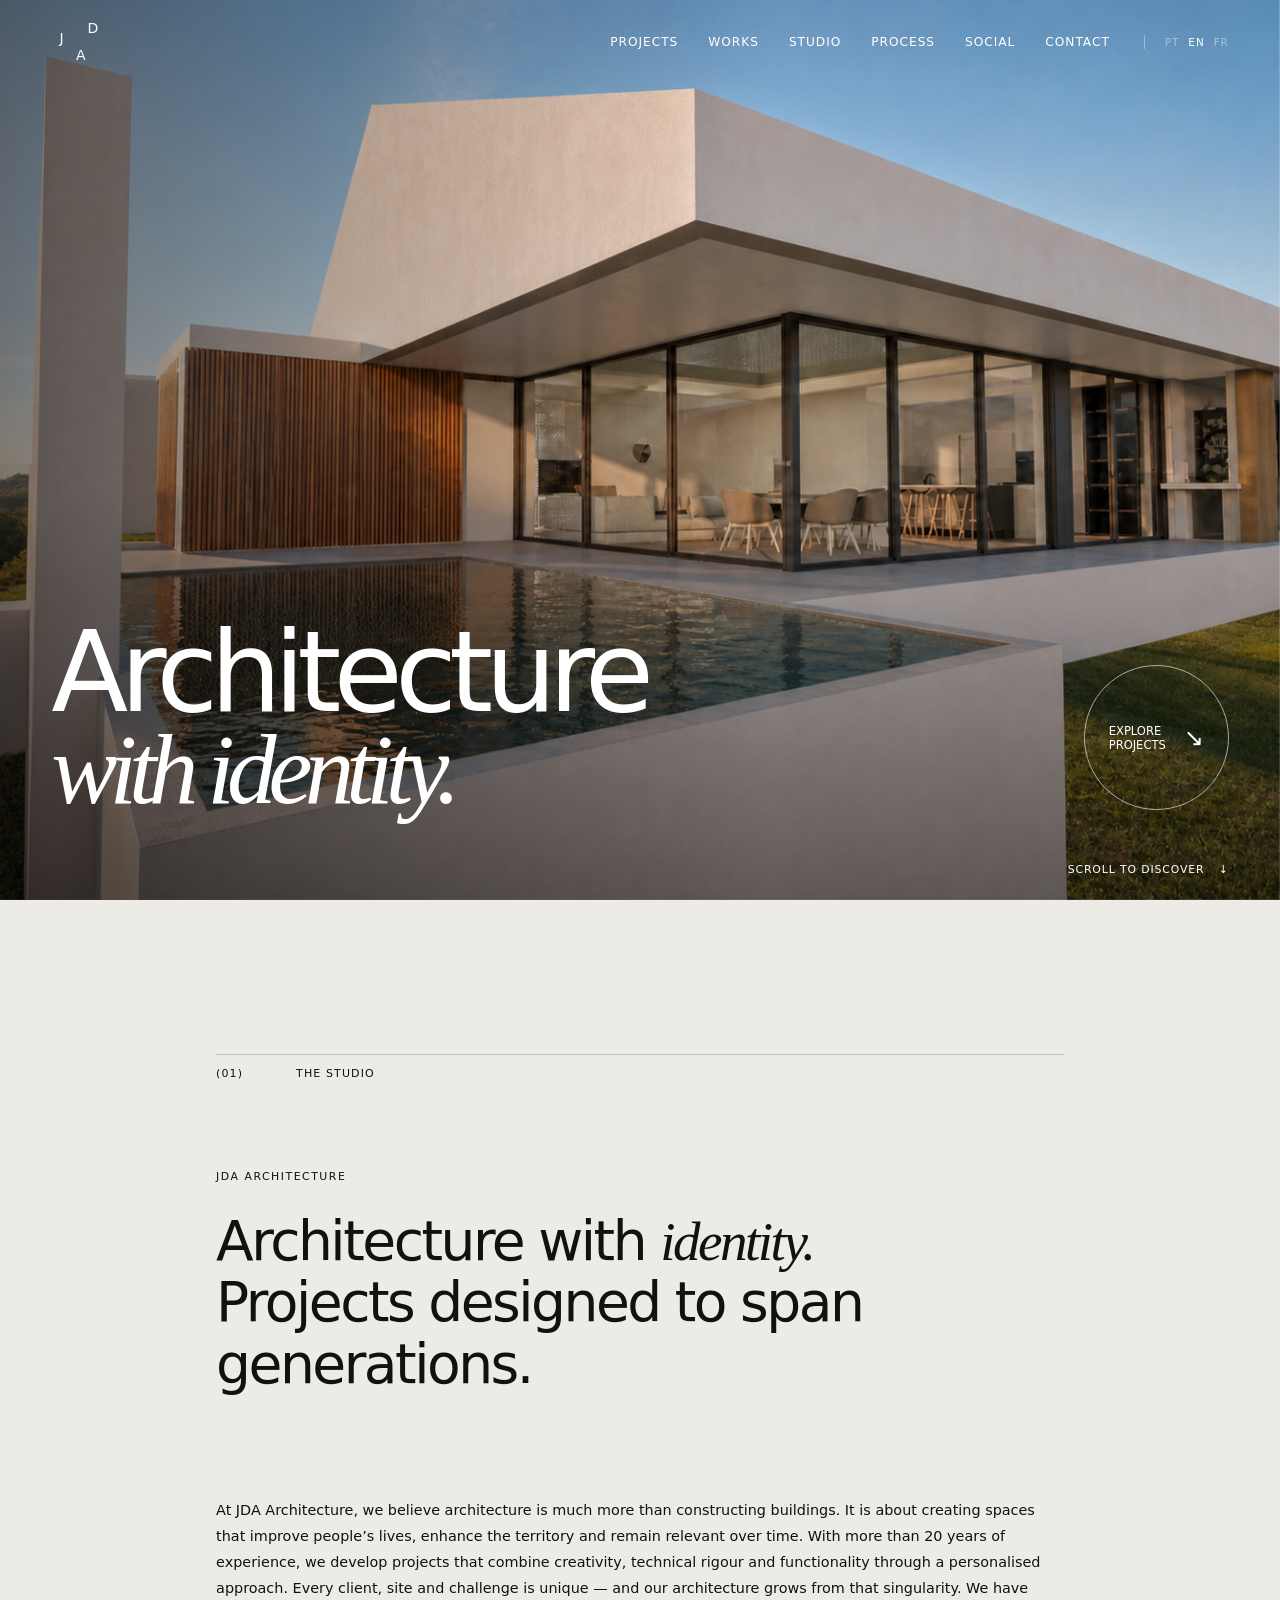
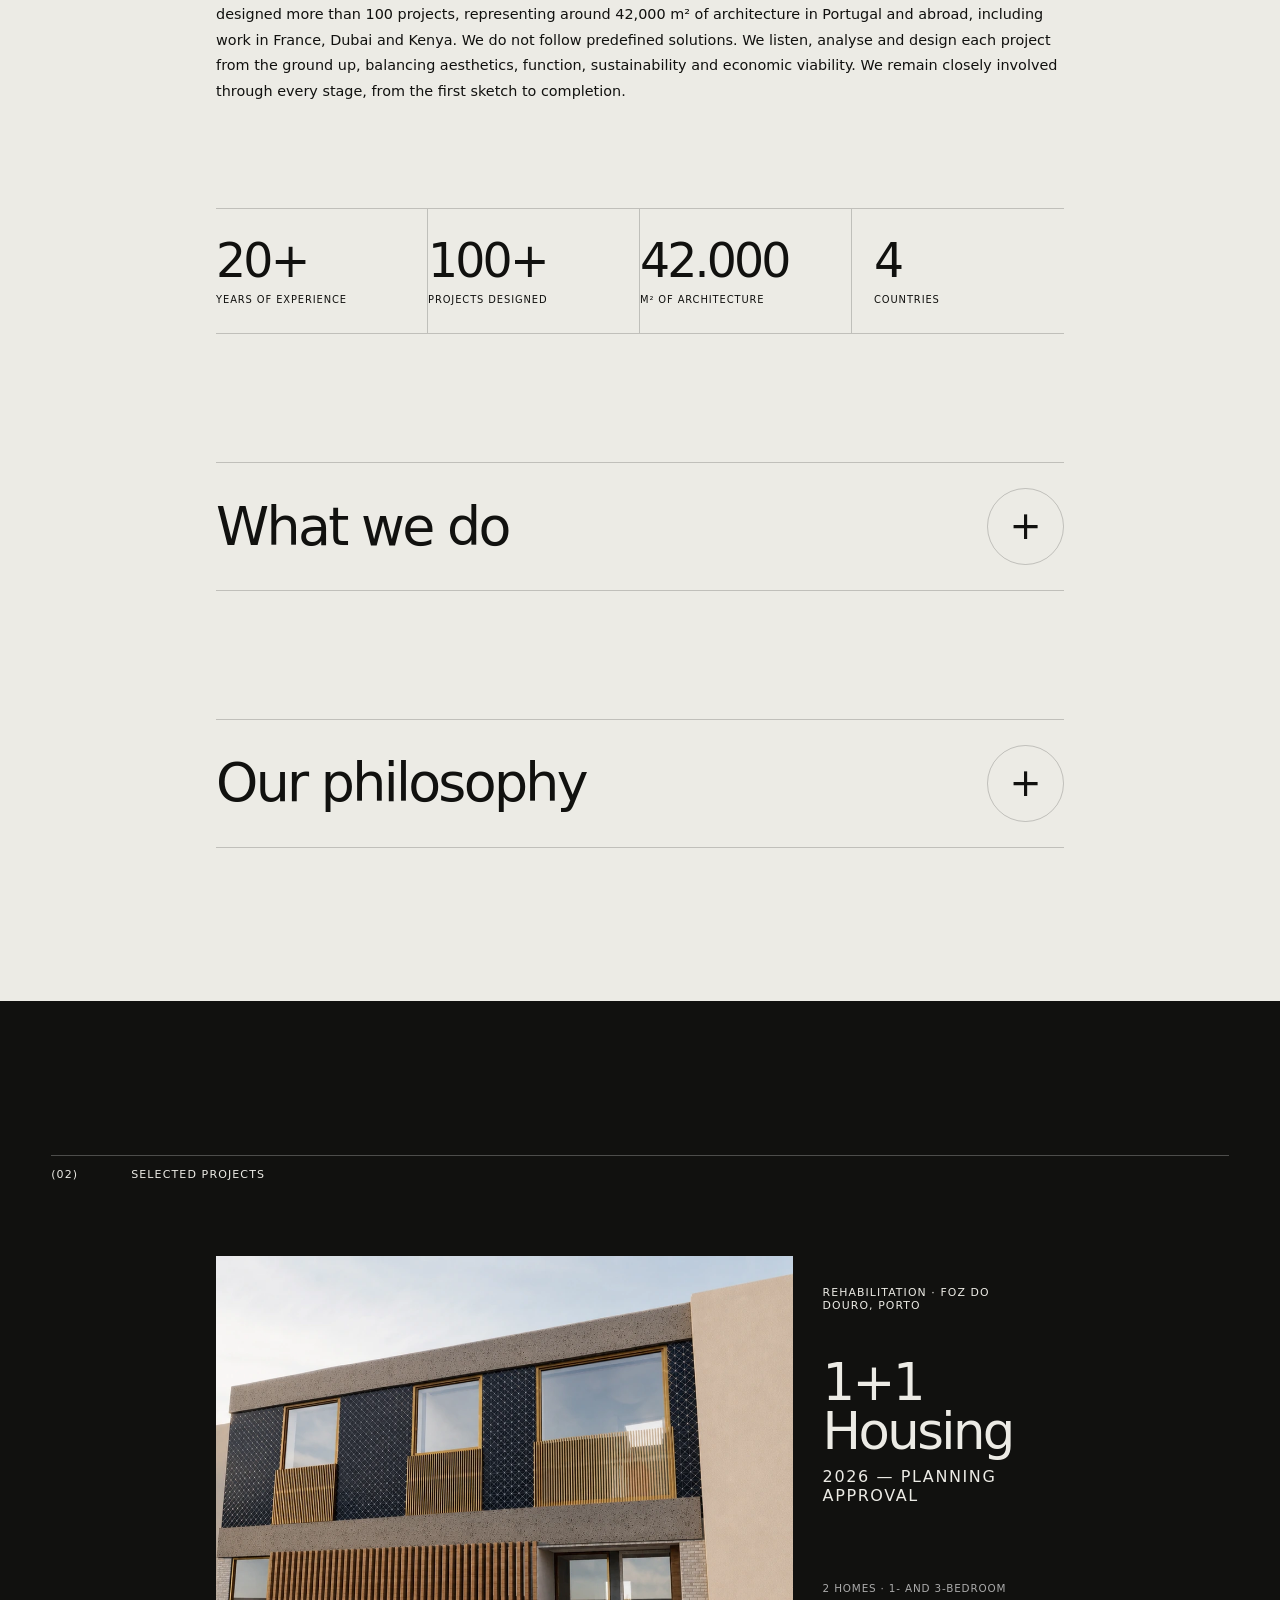
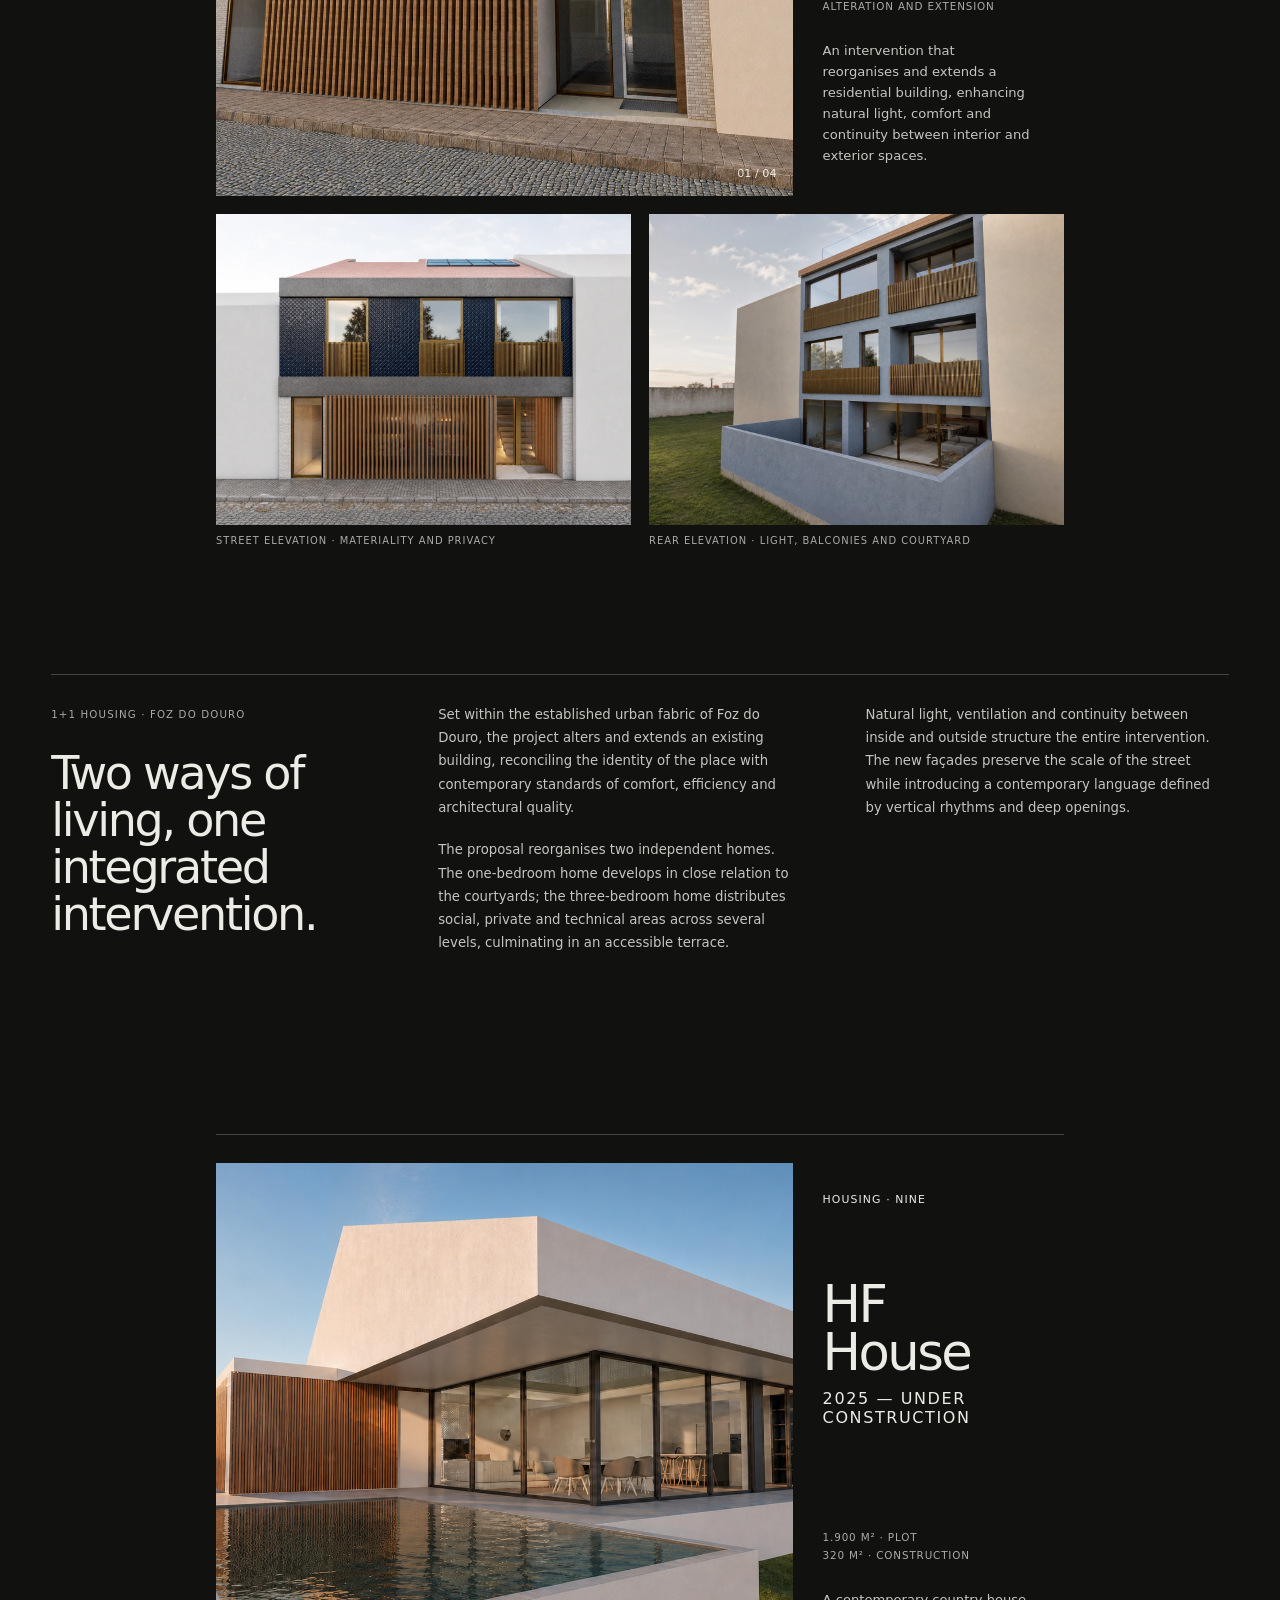
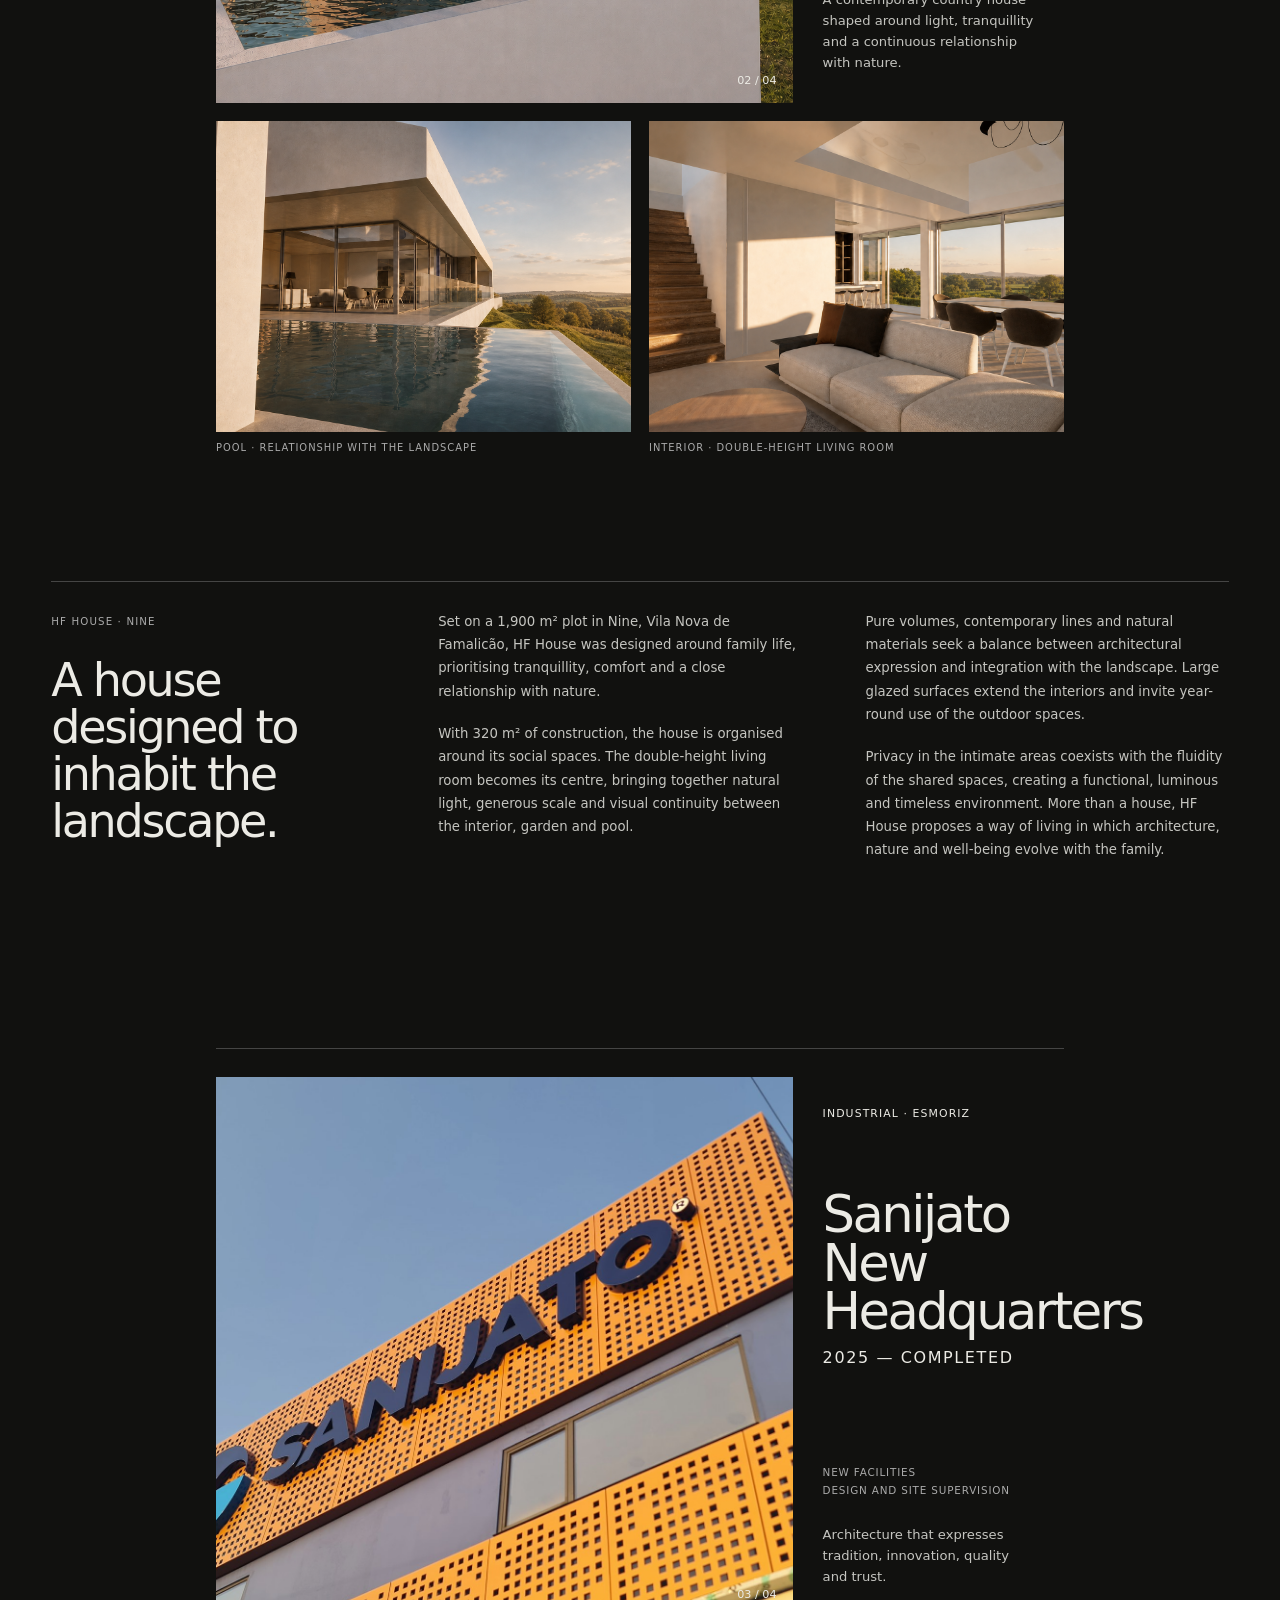
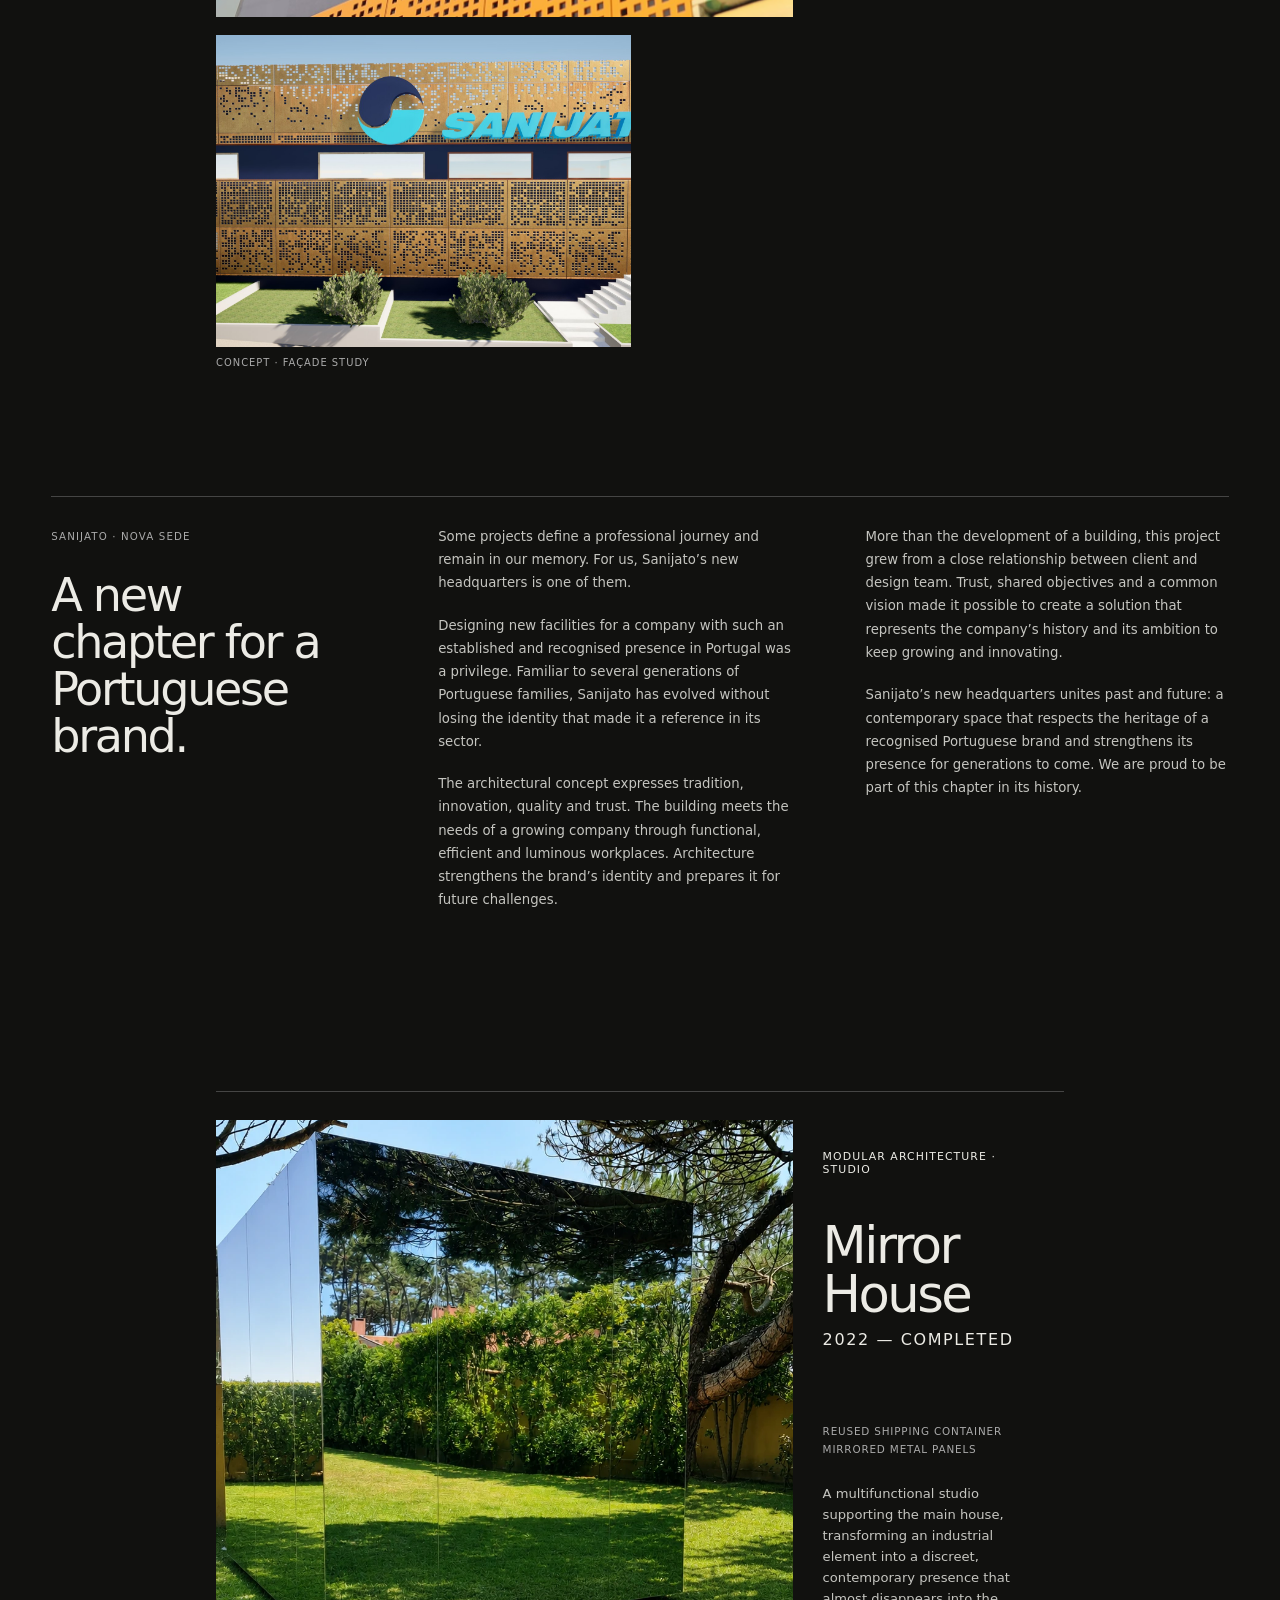
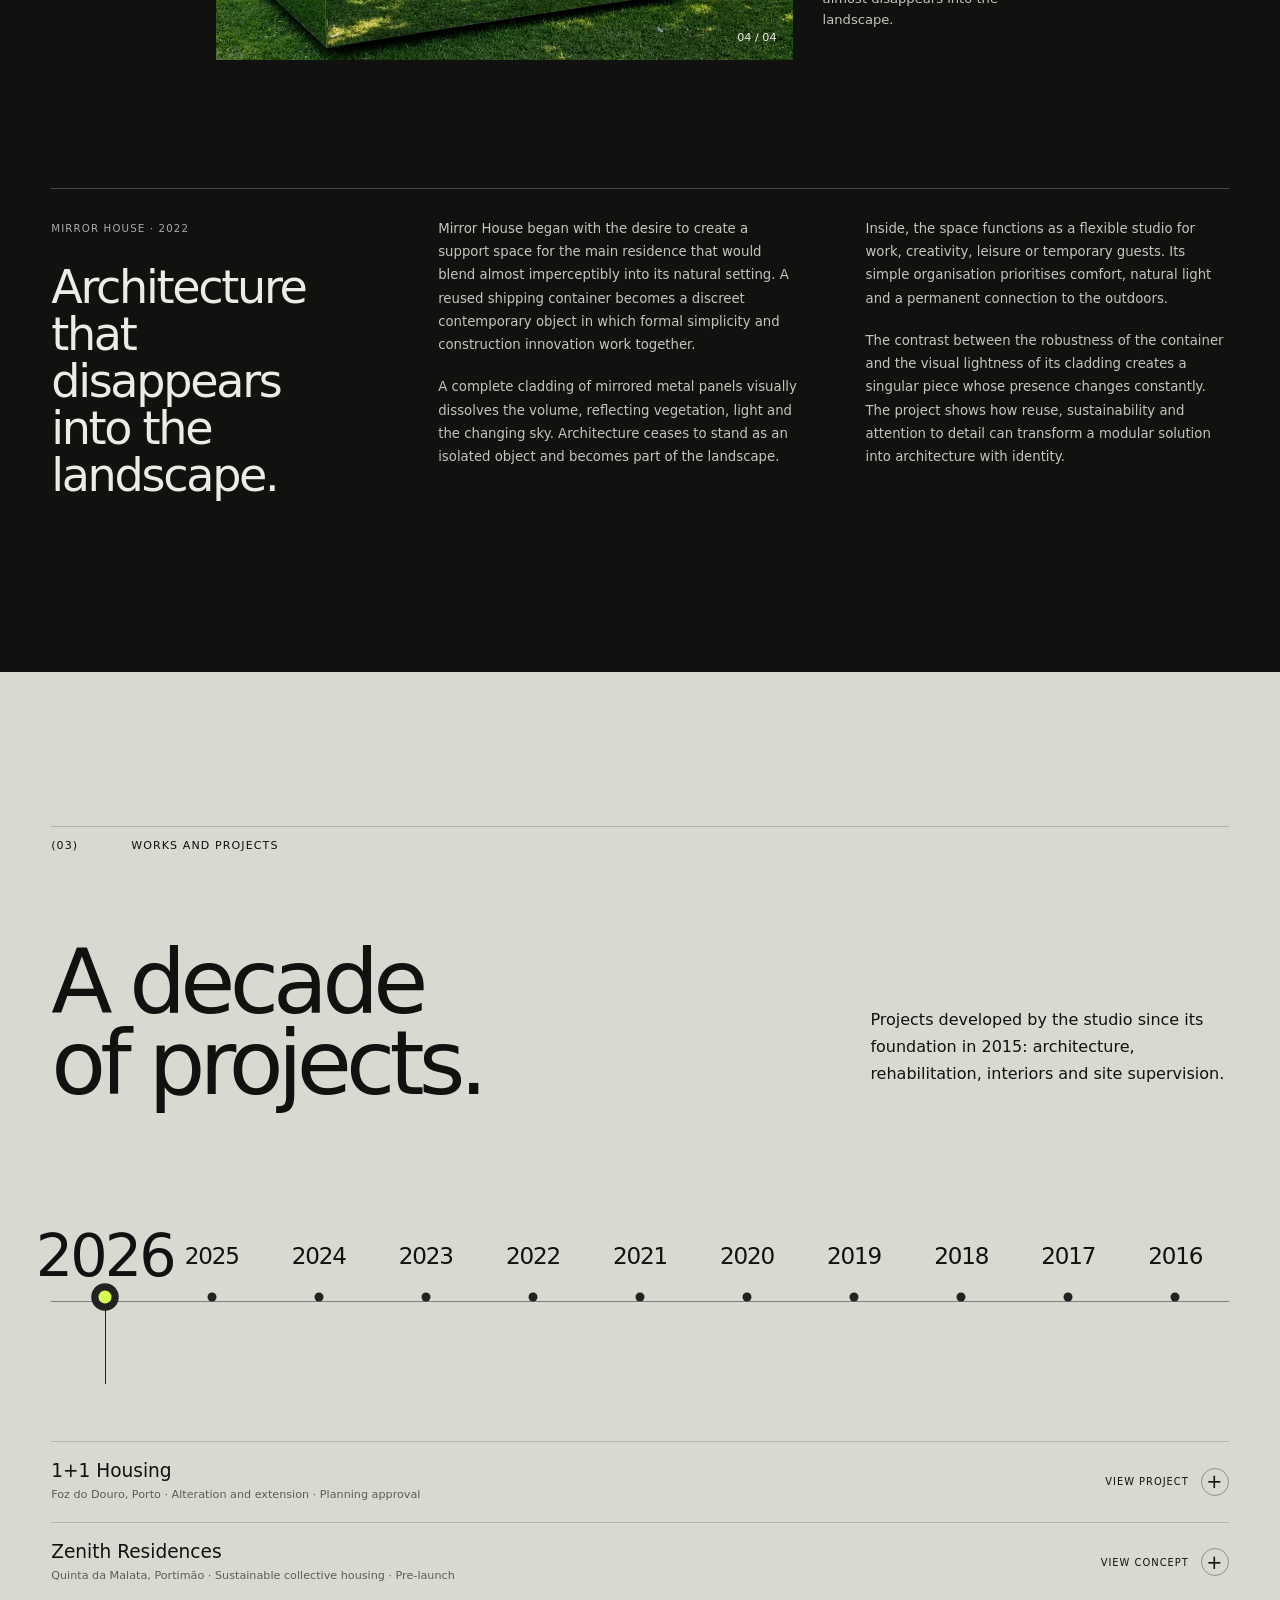
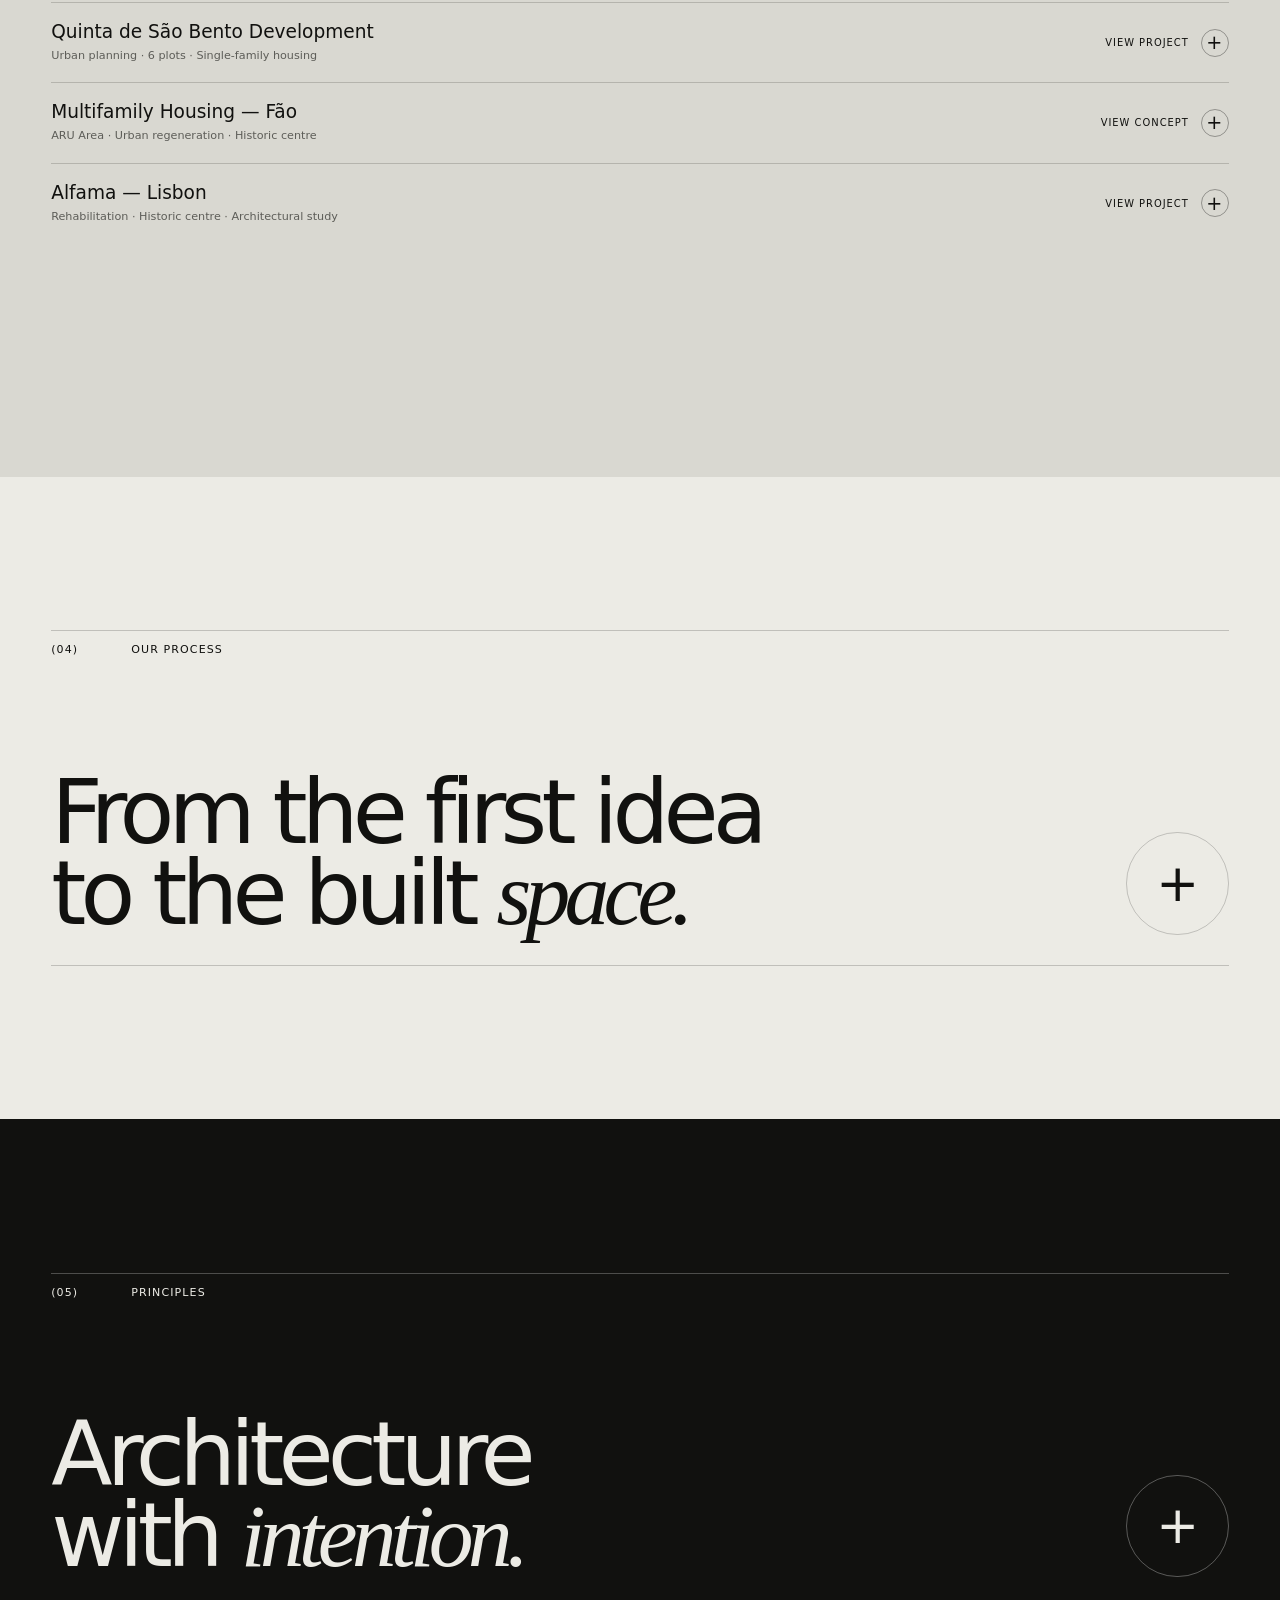
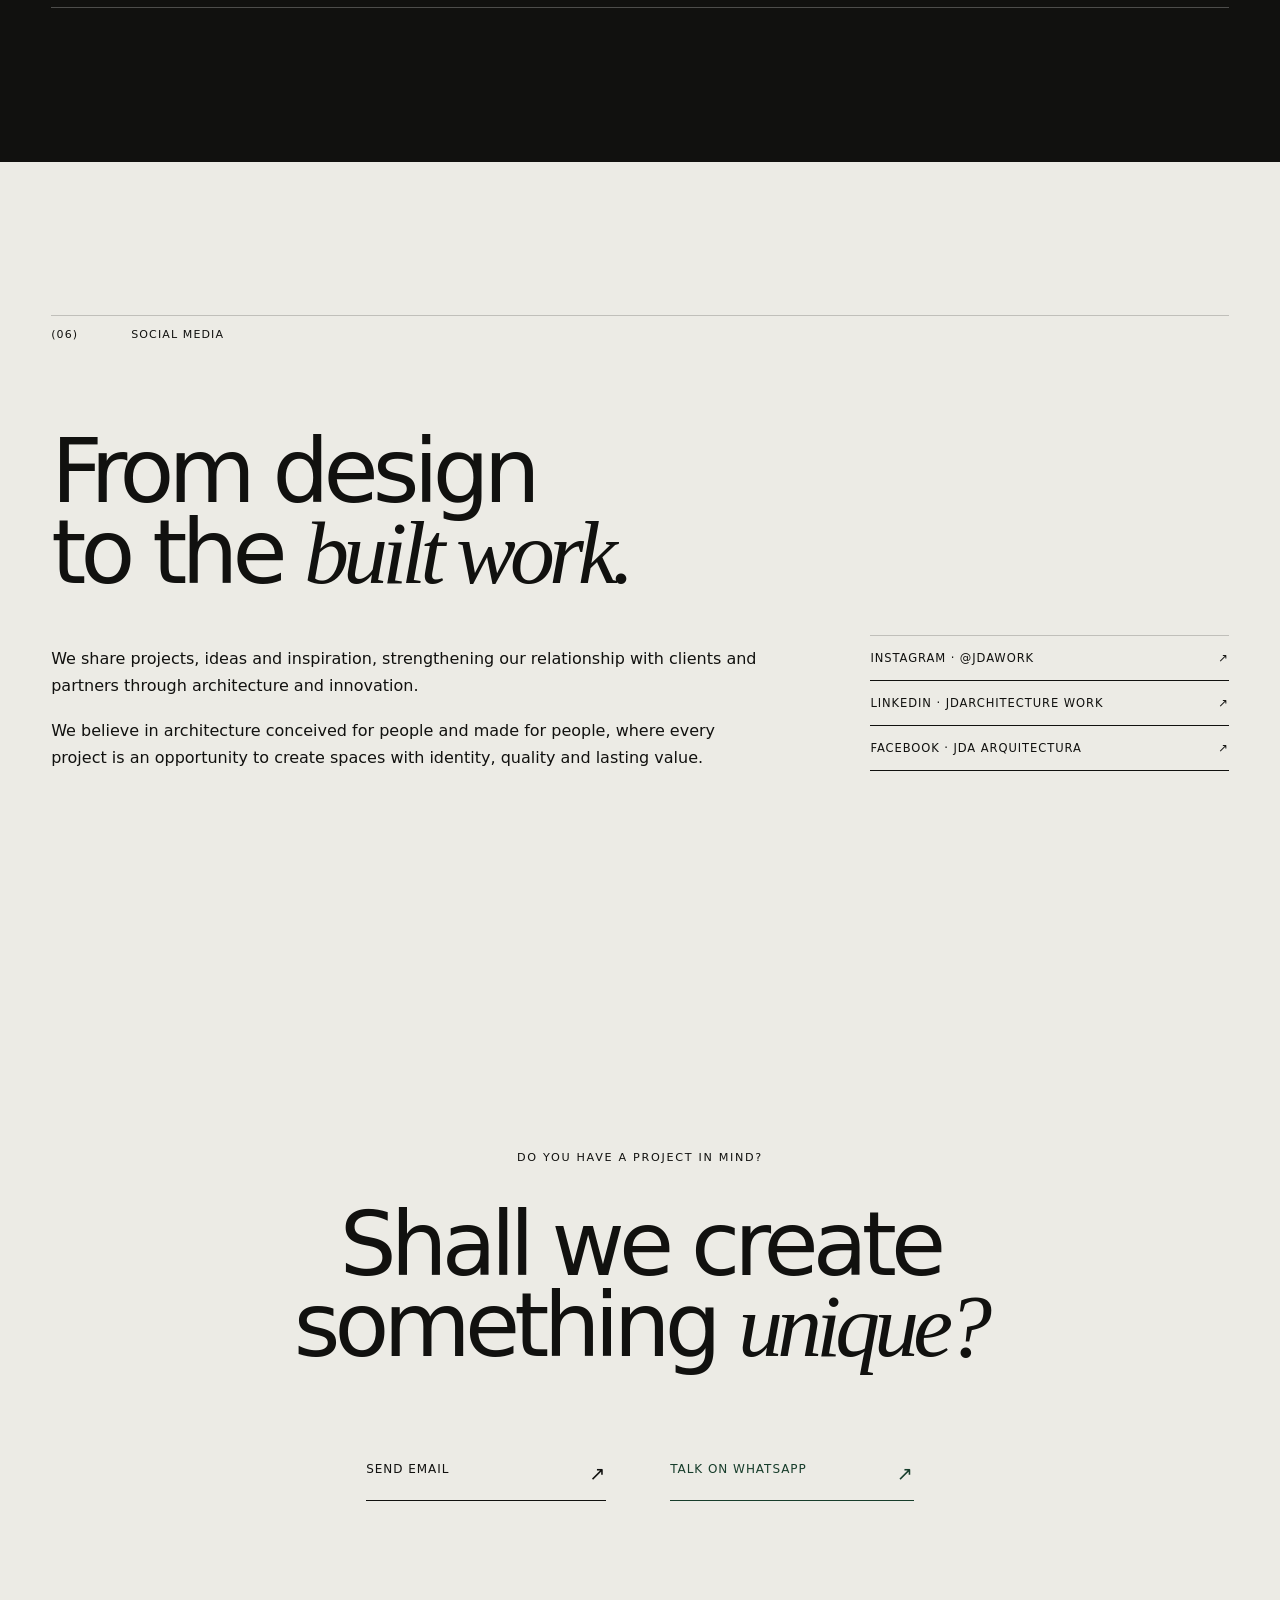
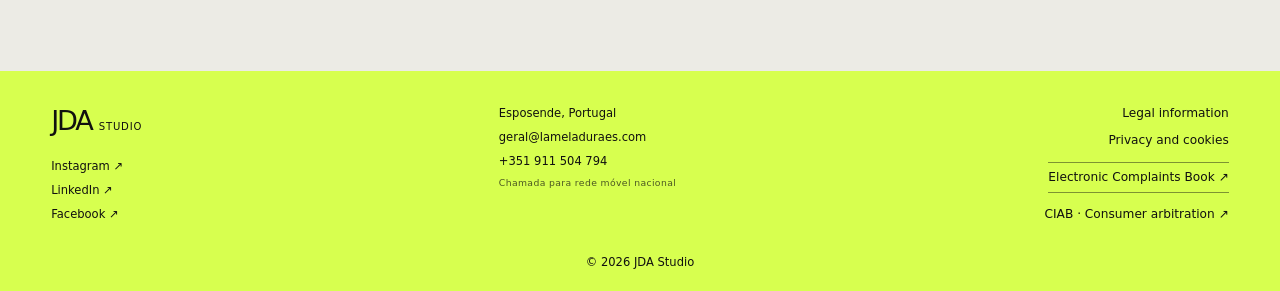
==== commit a4415cb4: "Atualização SEO e Google Analytics" ====
--- a/index-en.html
+++ b/index-en.html
@@ -9,10 +9,26 @@
   <link rel="alternate" hreflang="pt-PT" href="index.html">
   <link rel="alternate" hreflang="en" href="index-en.html">
   <link rel="alternate" hreflang="fr" href="index-fr.html">
+  <link rel="canonical" href="https://jda.pt/index-en.html">
+  <meta property="og:type" content="website">
+  <meta property="og:url" content="https://jda.pt/index-en.html">
+  <meta property="og:site_name" content="JDA Studio">
+  <meta property="og:title" content="JDA Studio">
+  <meta property="og:description" content="Arquitetura contemporânea em Portugal.">
+  <meta name="twitter:card" content="summary_large_image">
   <meta name="referrer" content="strict-origin-when-cross-origin">
   <link rel="stylesheet" href="styles.css?v=5">
   <link rel="stylesheet" href="timeline-fix.css?v=42">
   <noscript><style>.loader{display:none!important}</style></noscript>
+<!-- Google tag (gtag.js) -->
+<script async src="https://www.googletagmanager.com/gtag/js?id=G-97614TF8QF"></script>
+<script>
+window.dataLayer=window.dataLayer||[];
+function gtag(){dataLayer.push(arguments);}
+gtag('js', new Date());
+gtag('config','G-97614TF8QF');
+</script>
+
 </head>
 <body>
   <a class="skip-link" href="#conteudo">Skip to content</a>
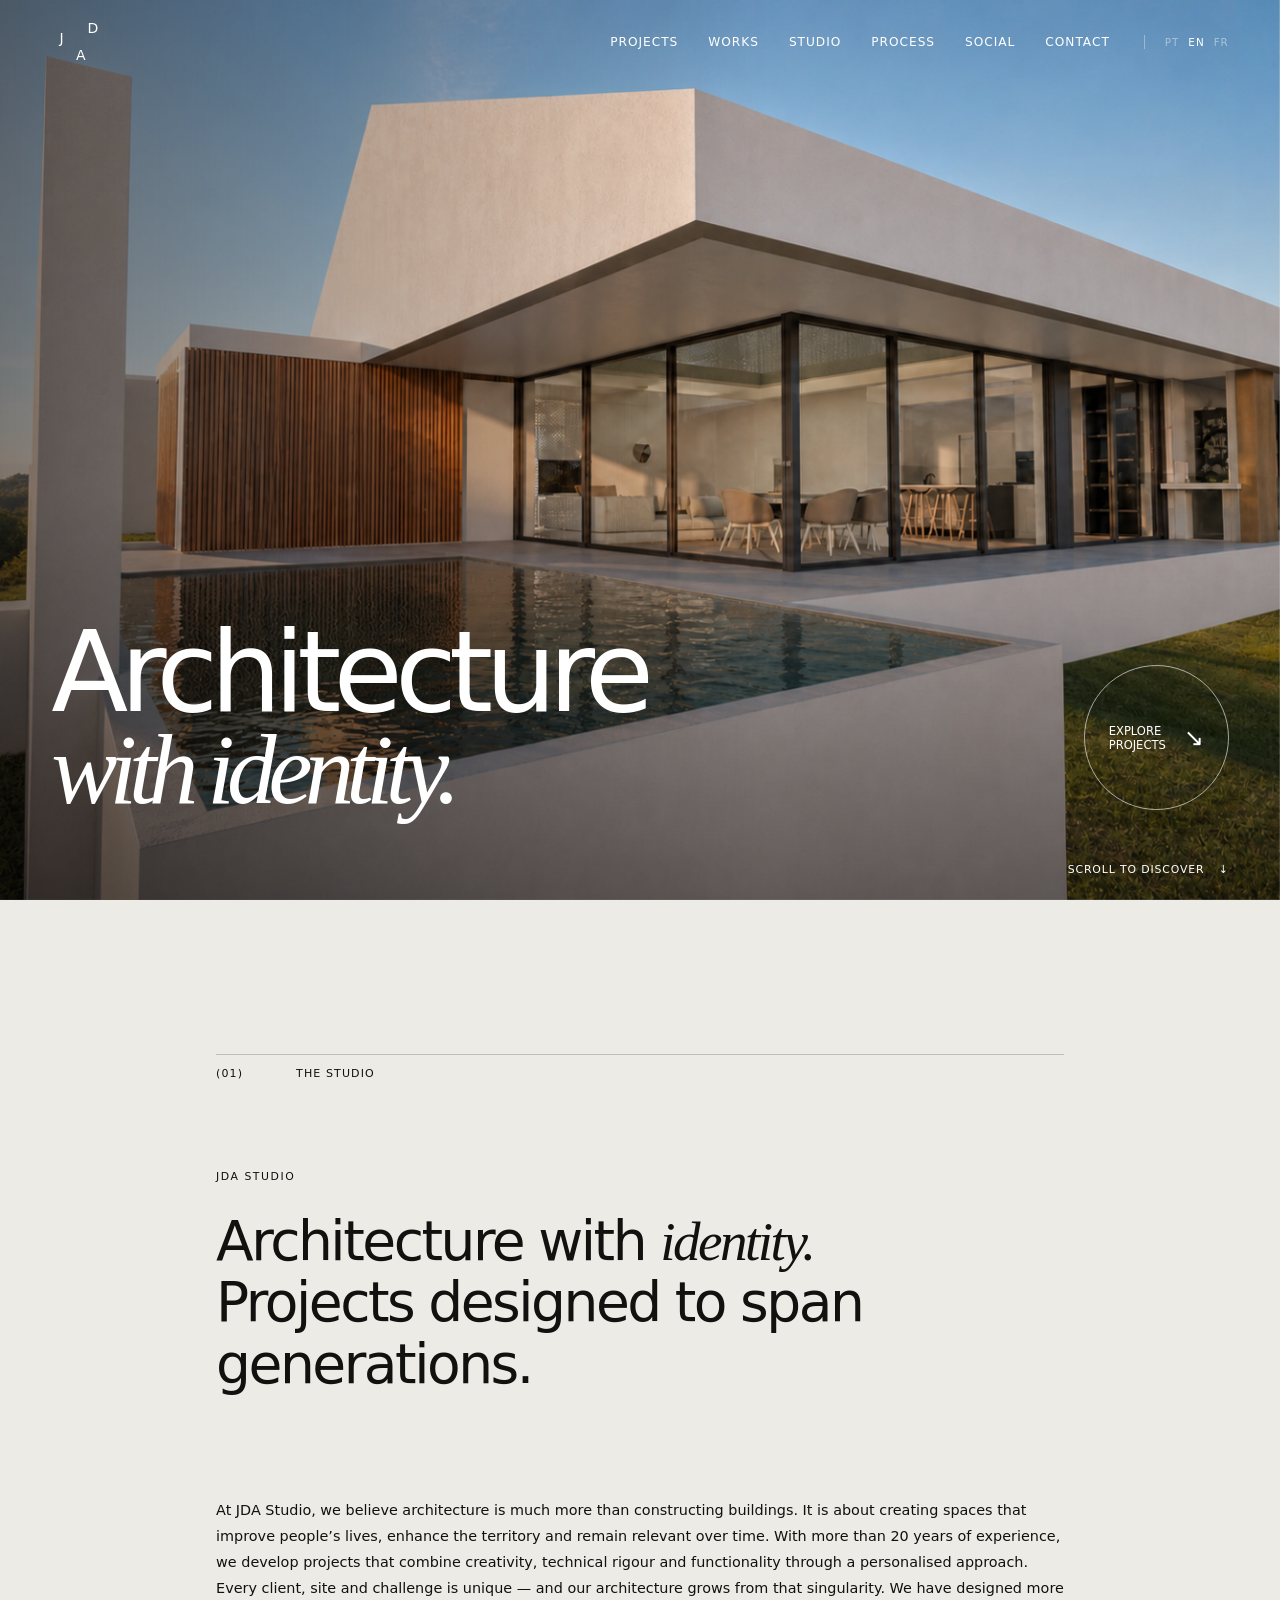
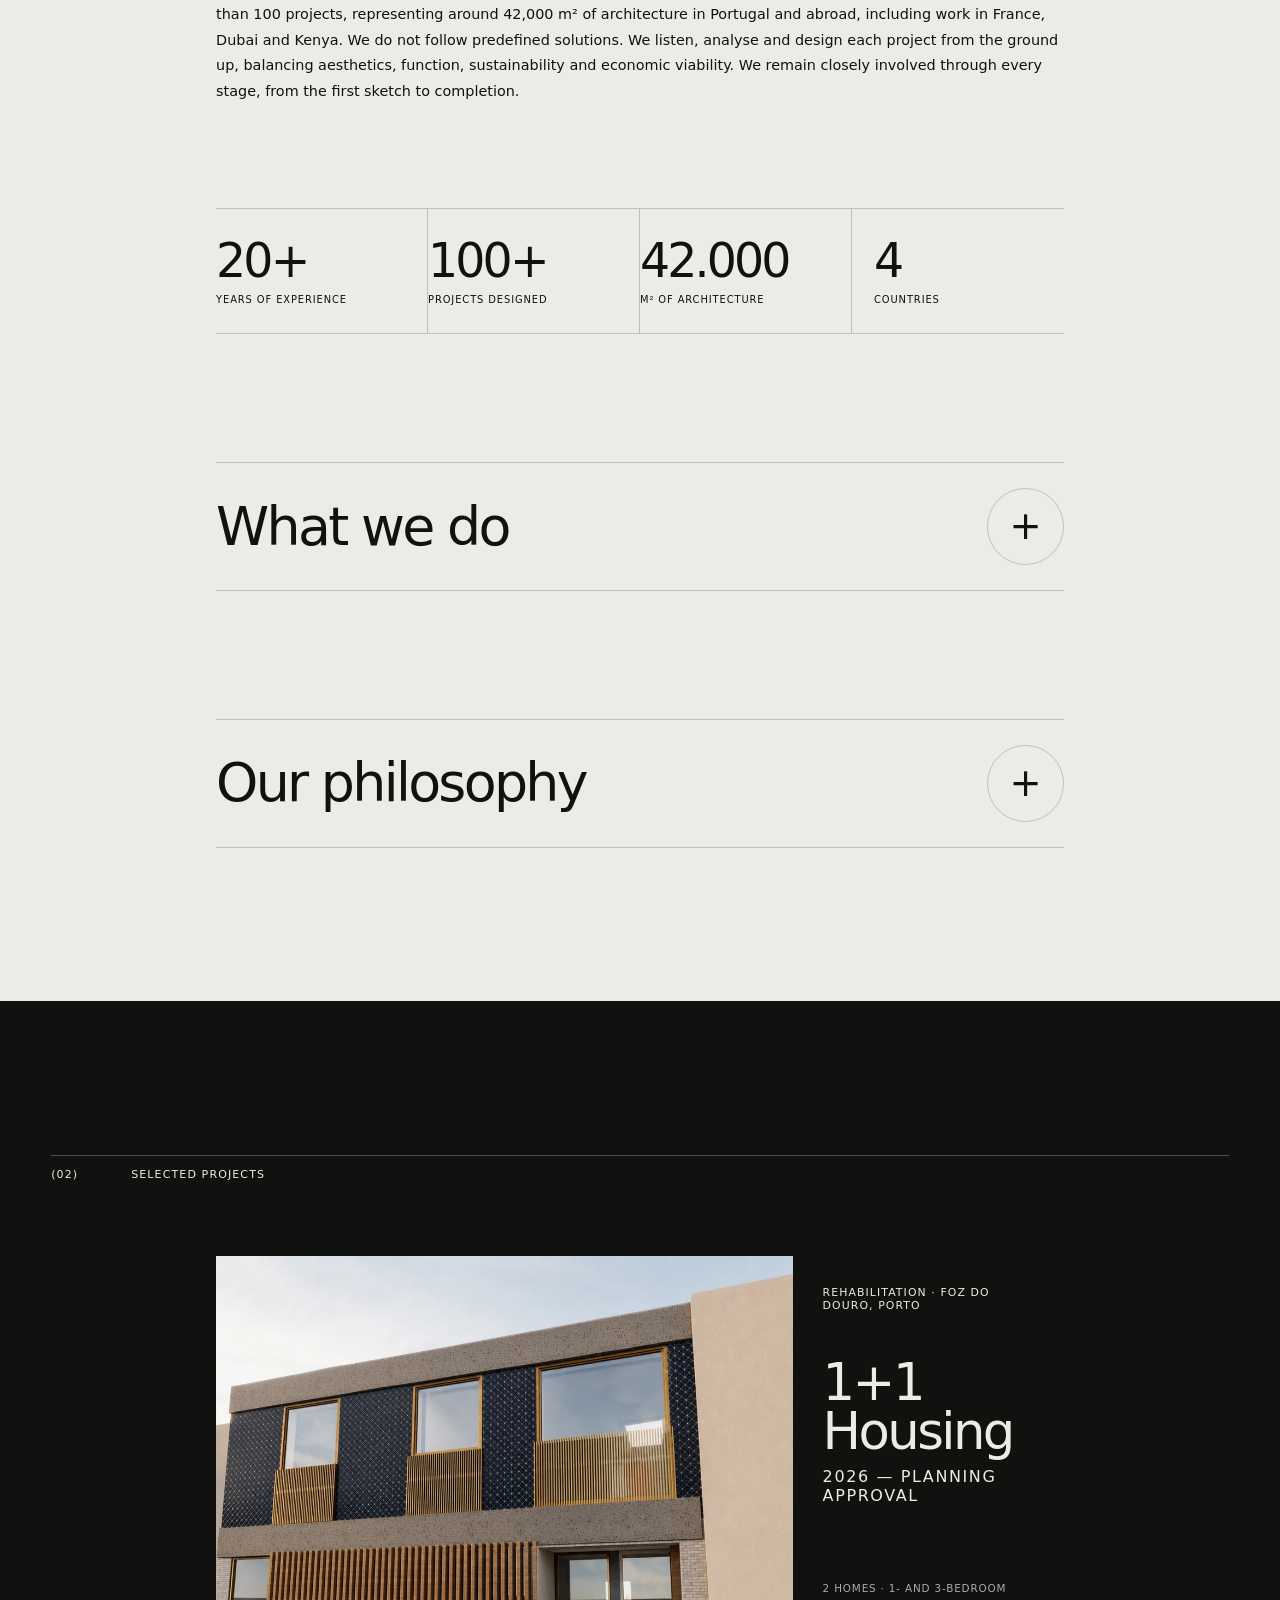
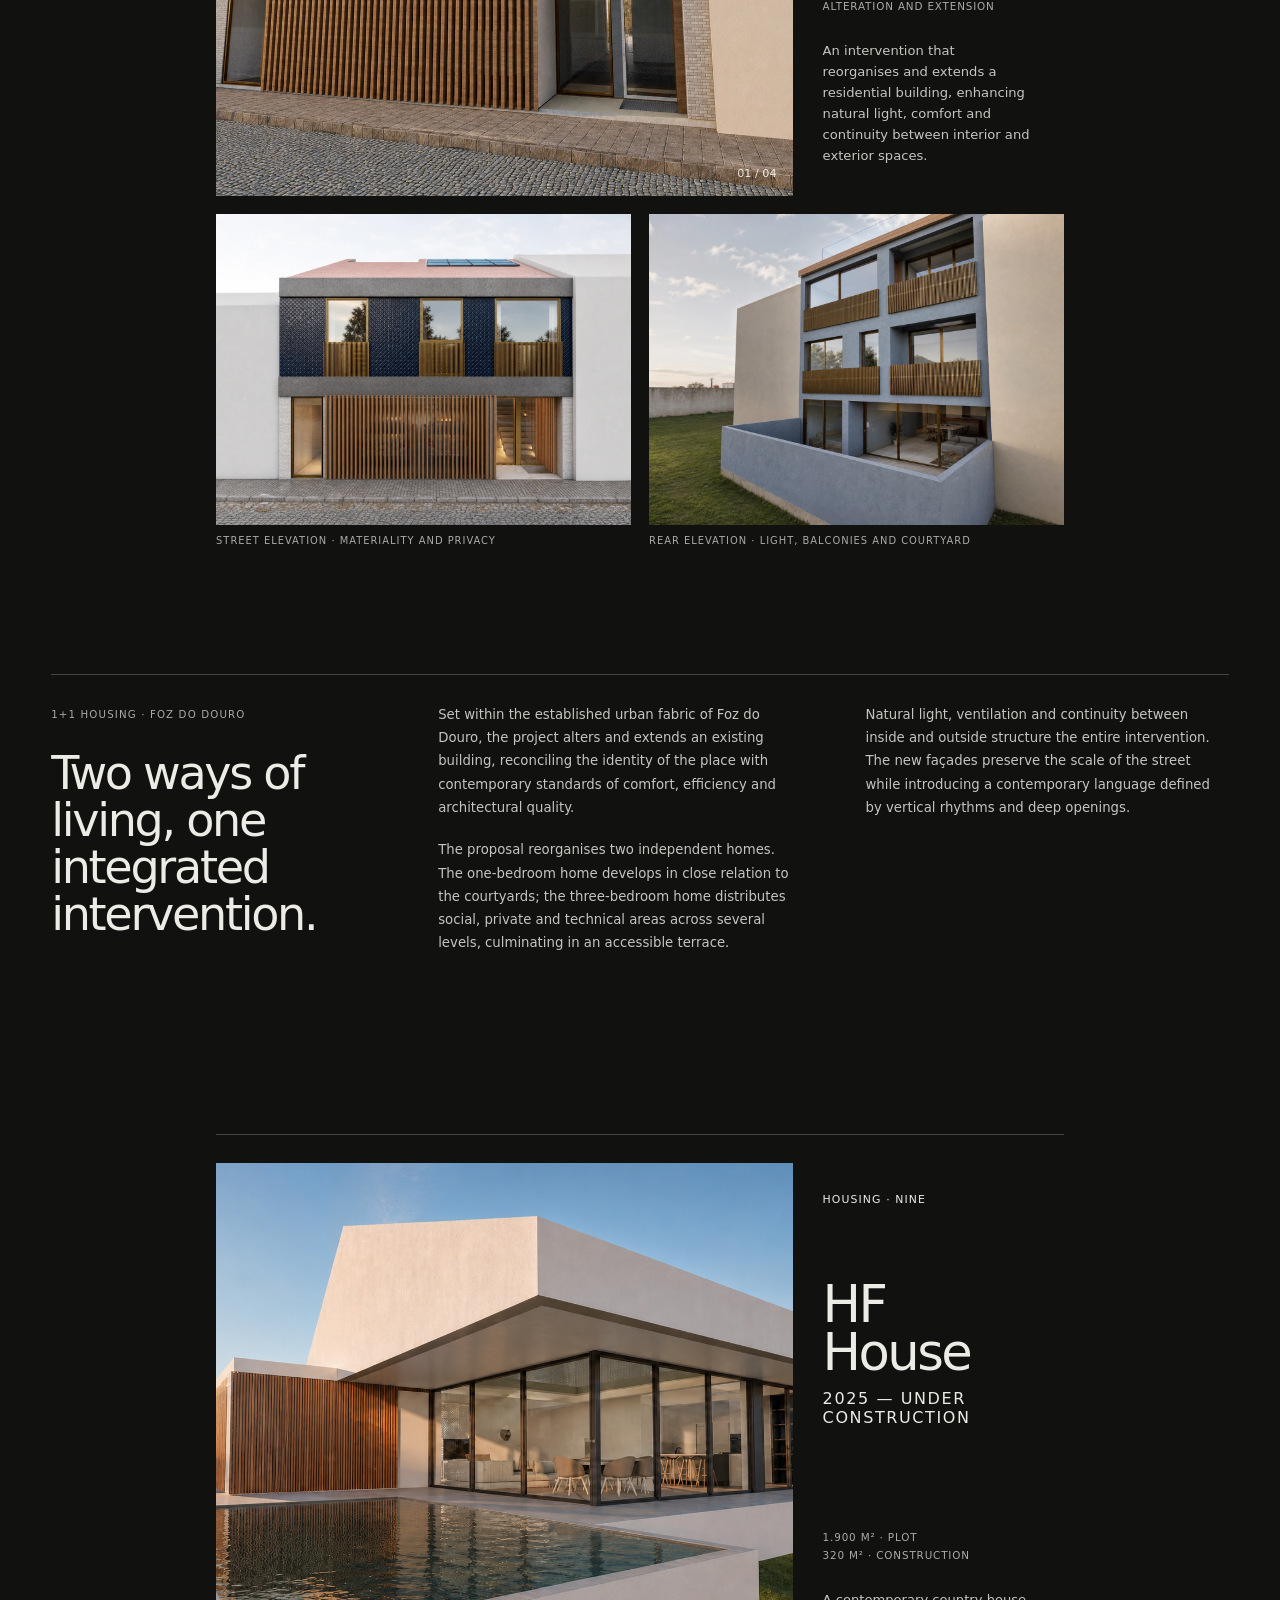
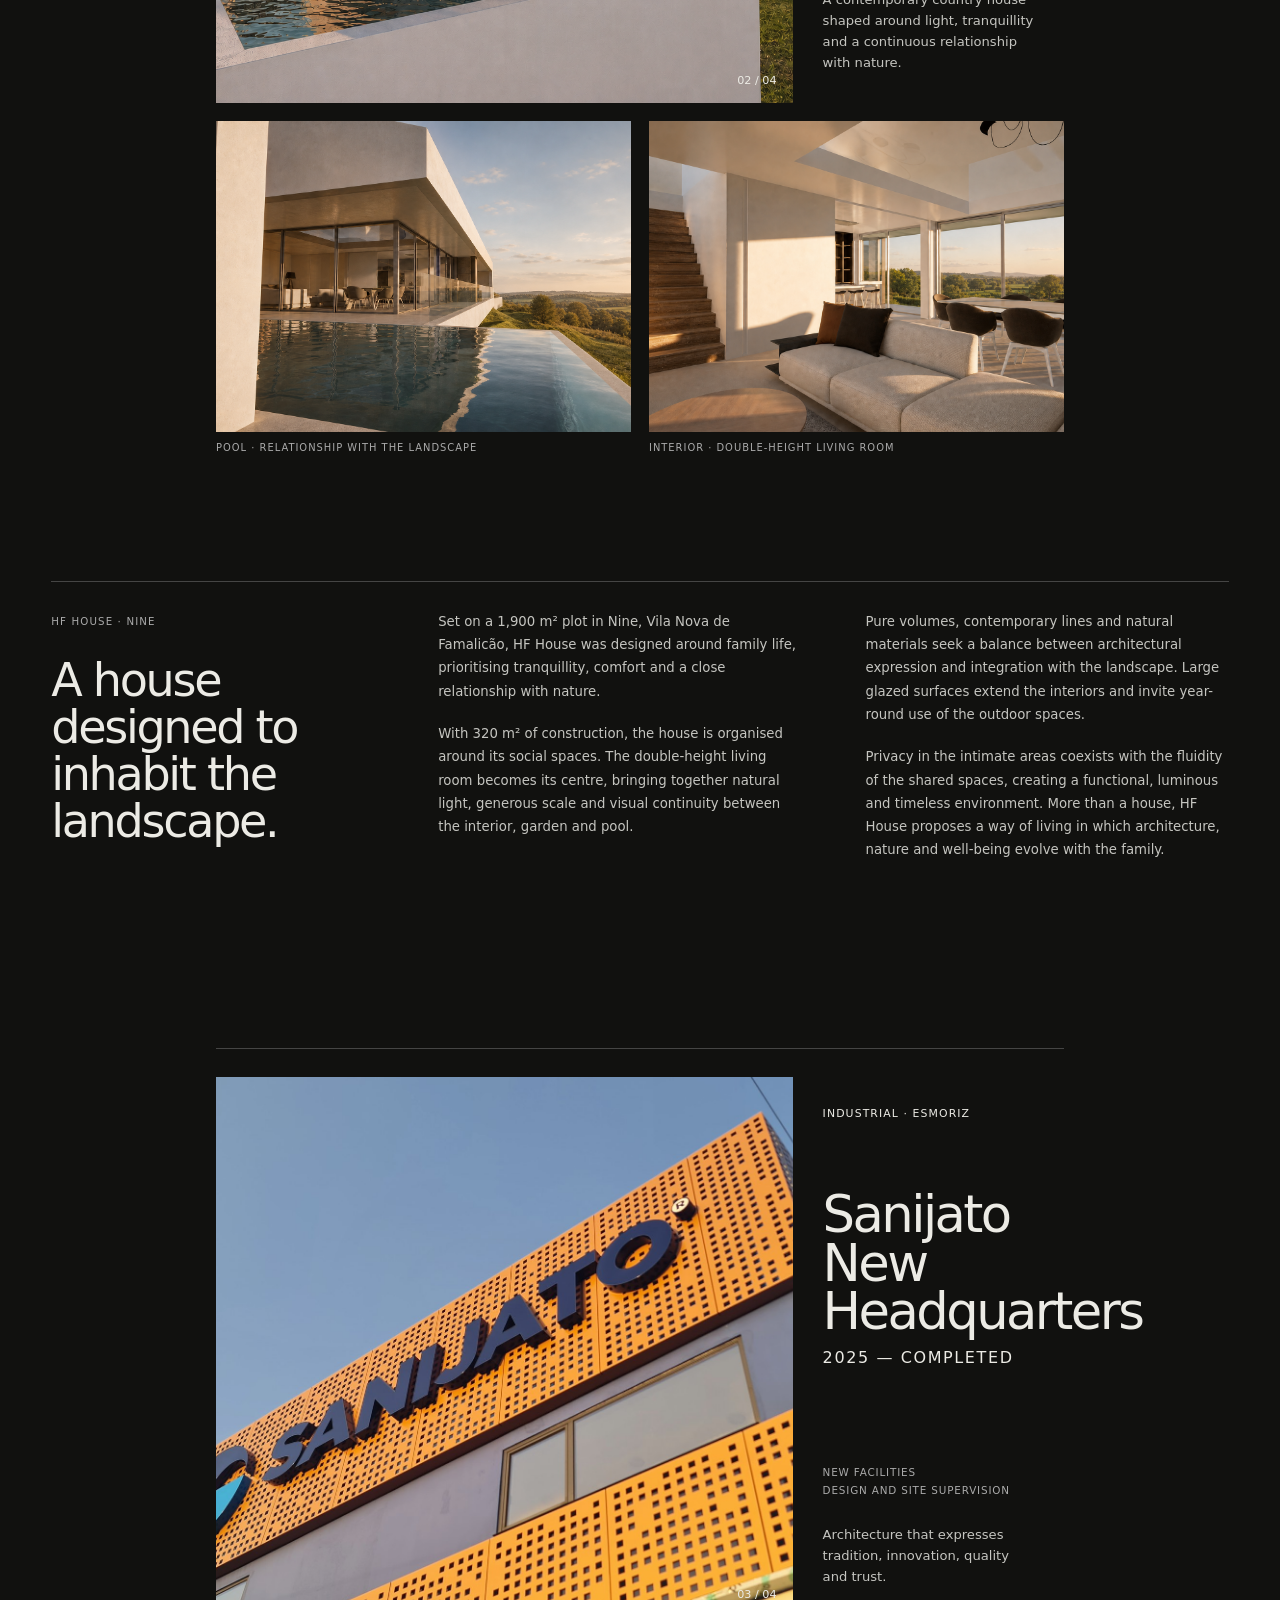
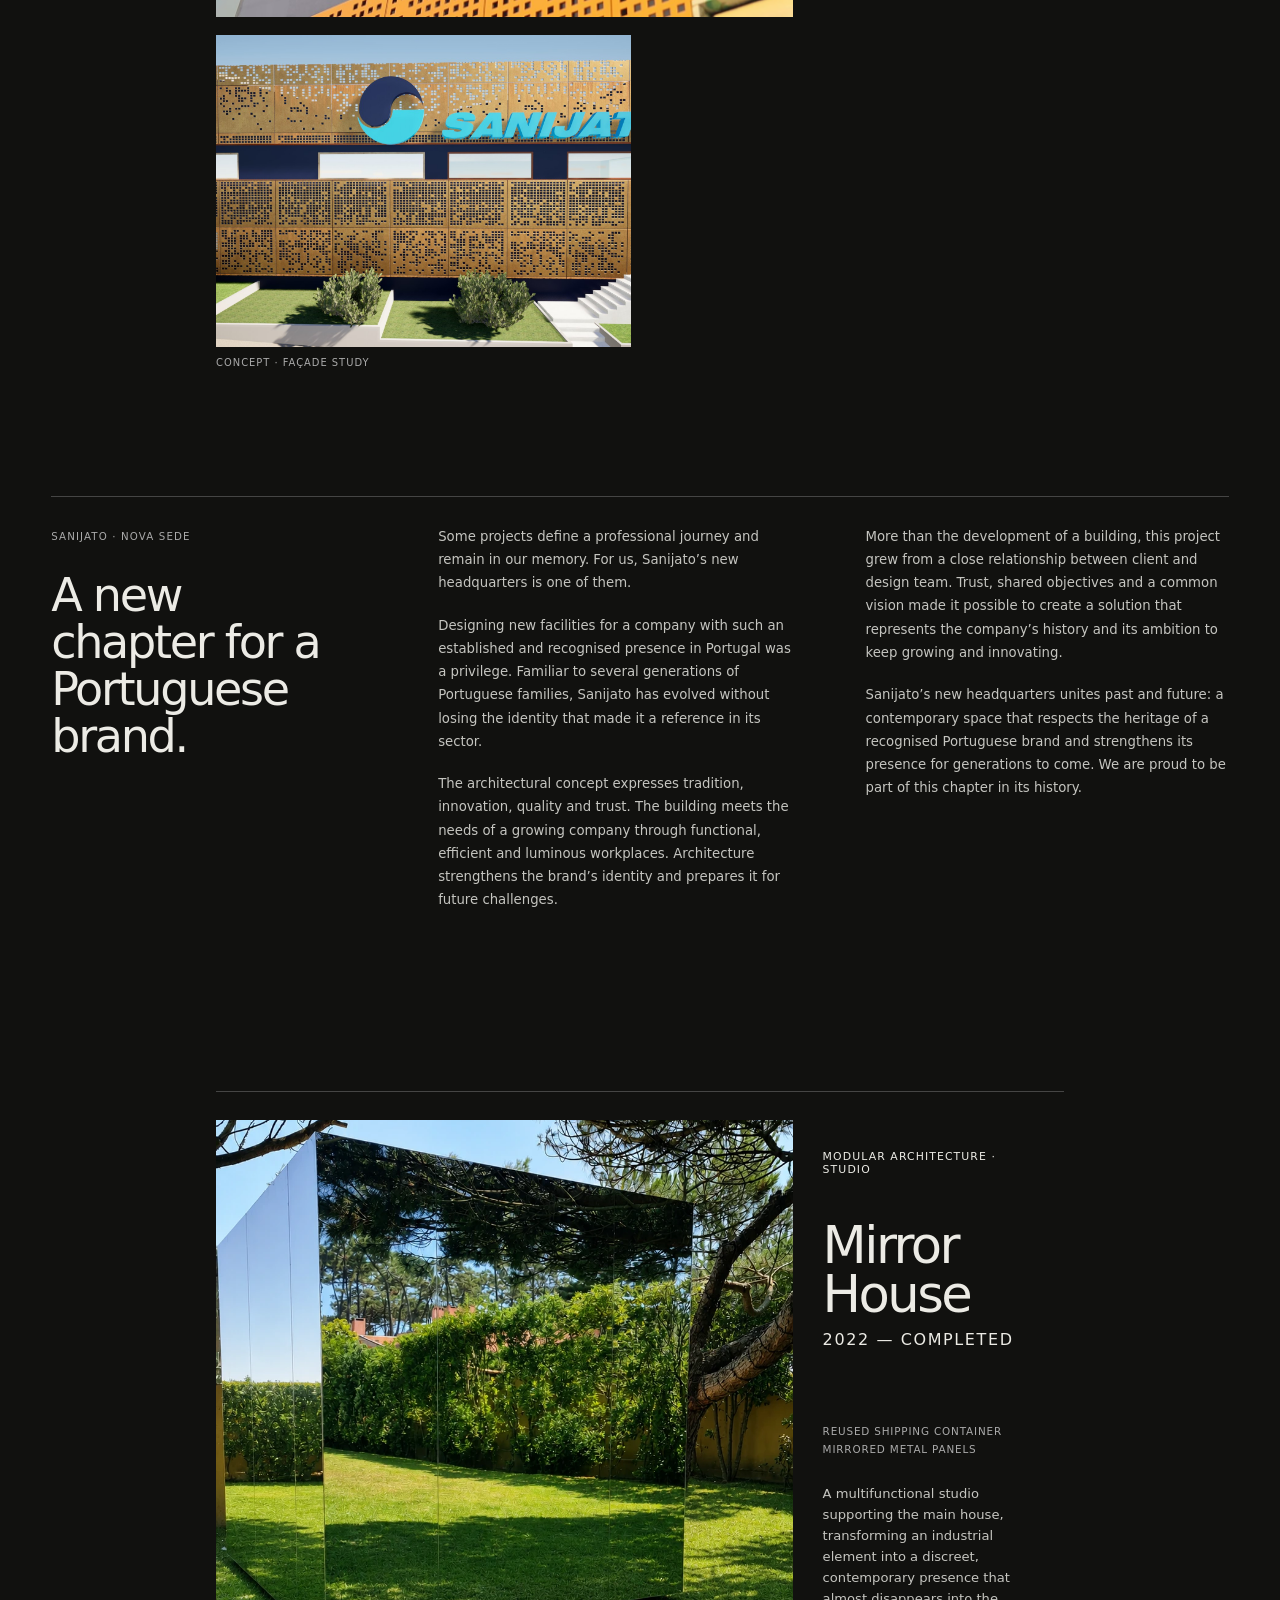
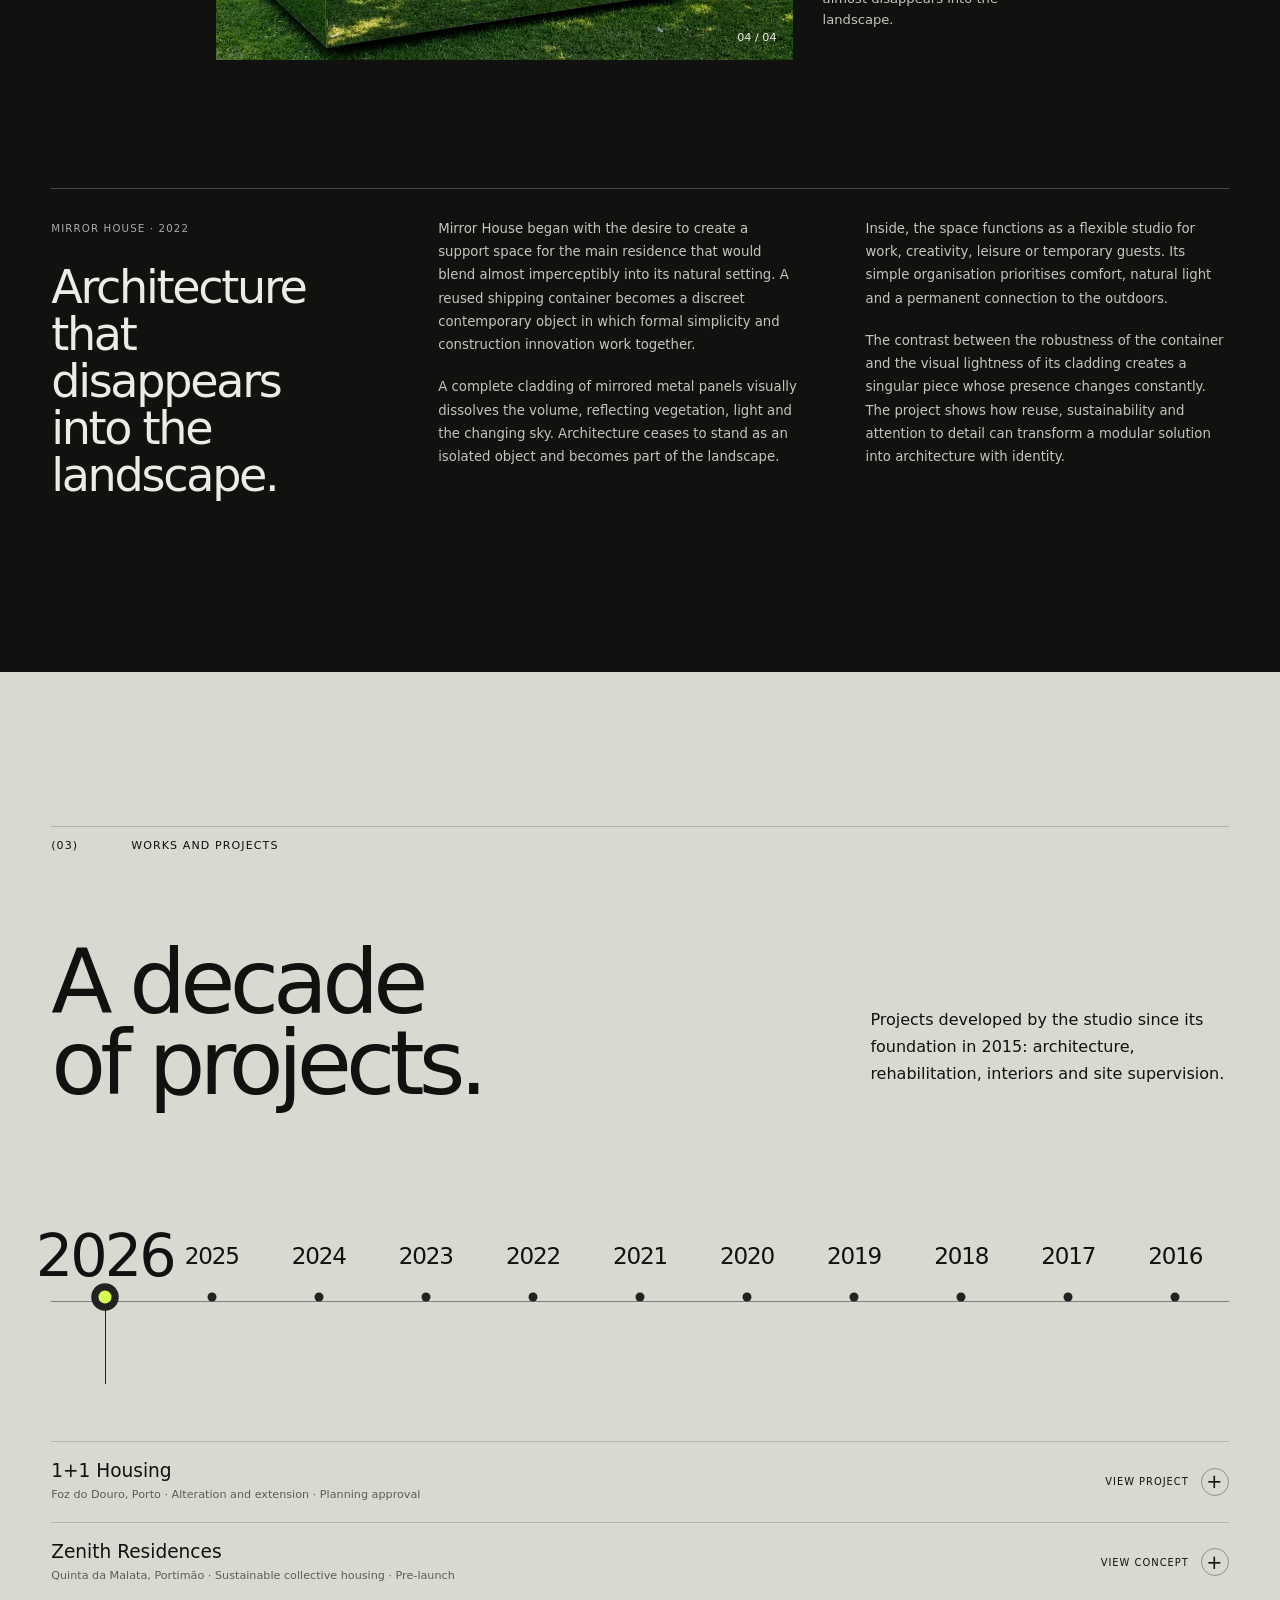
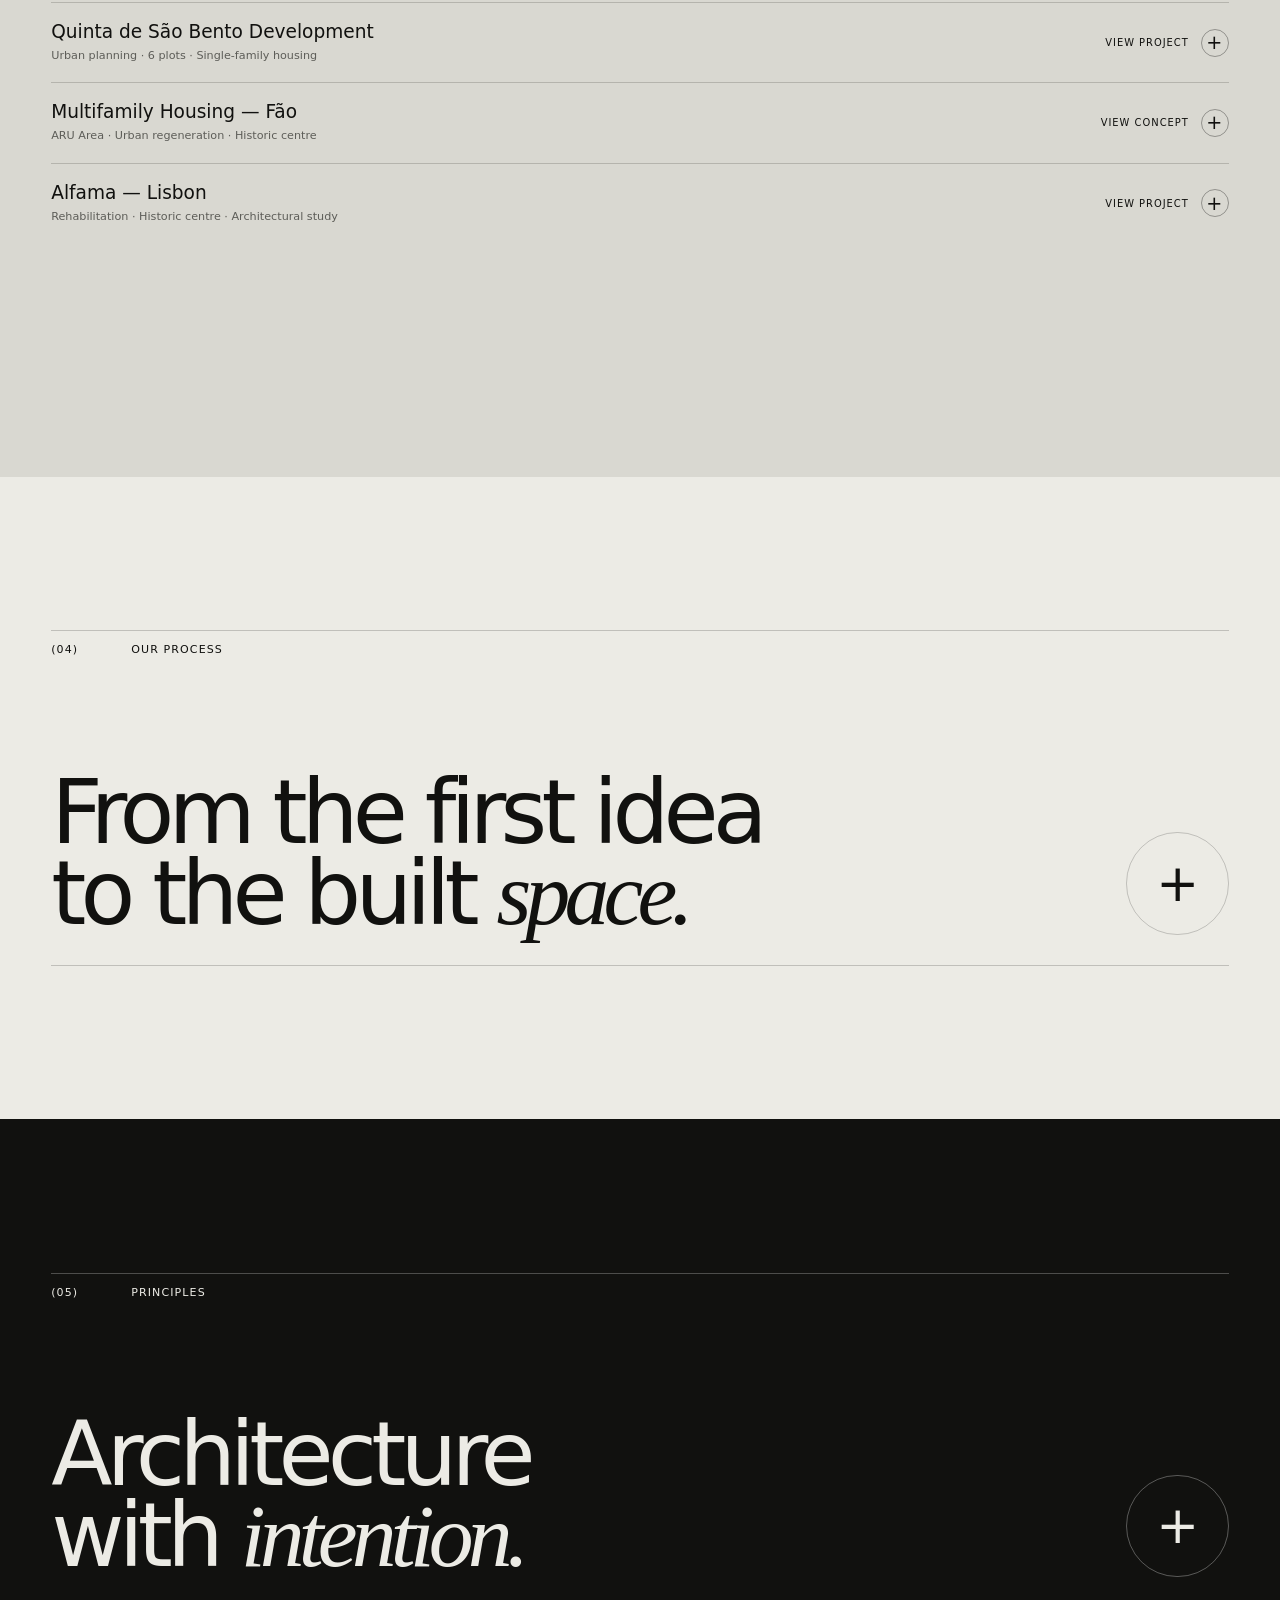
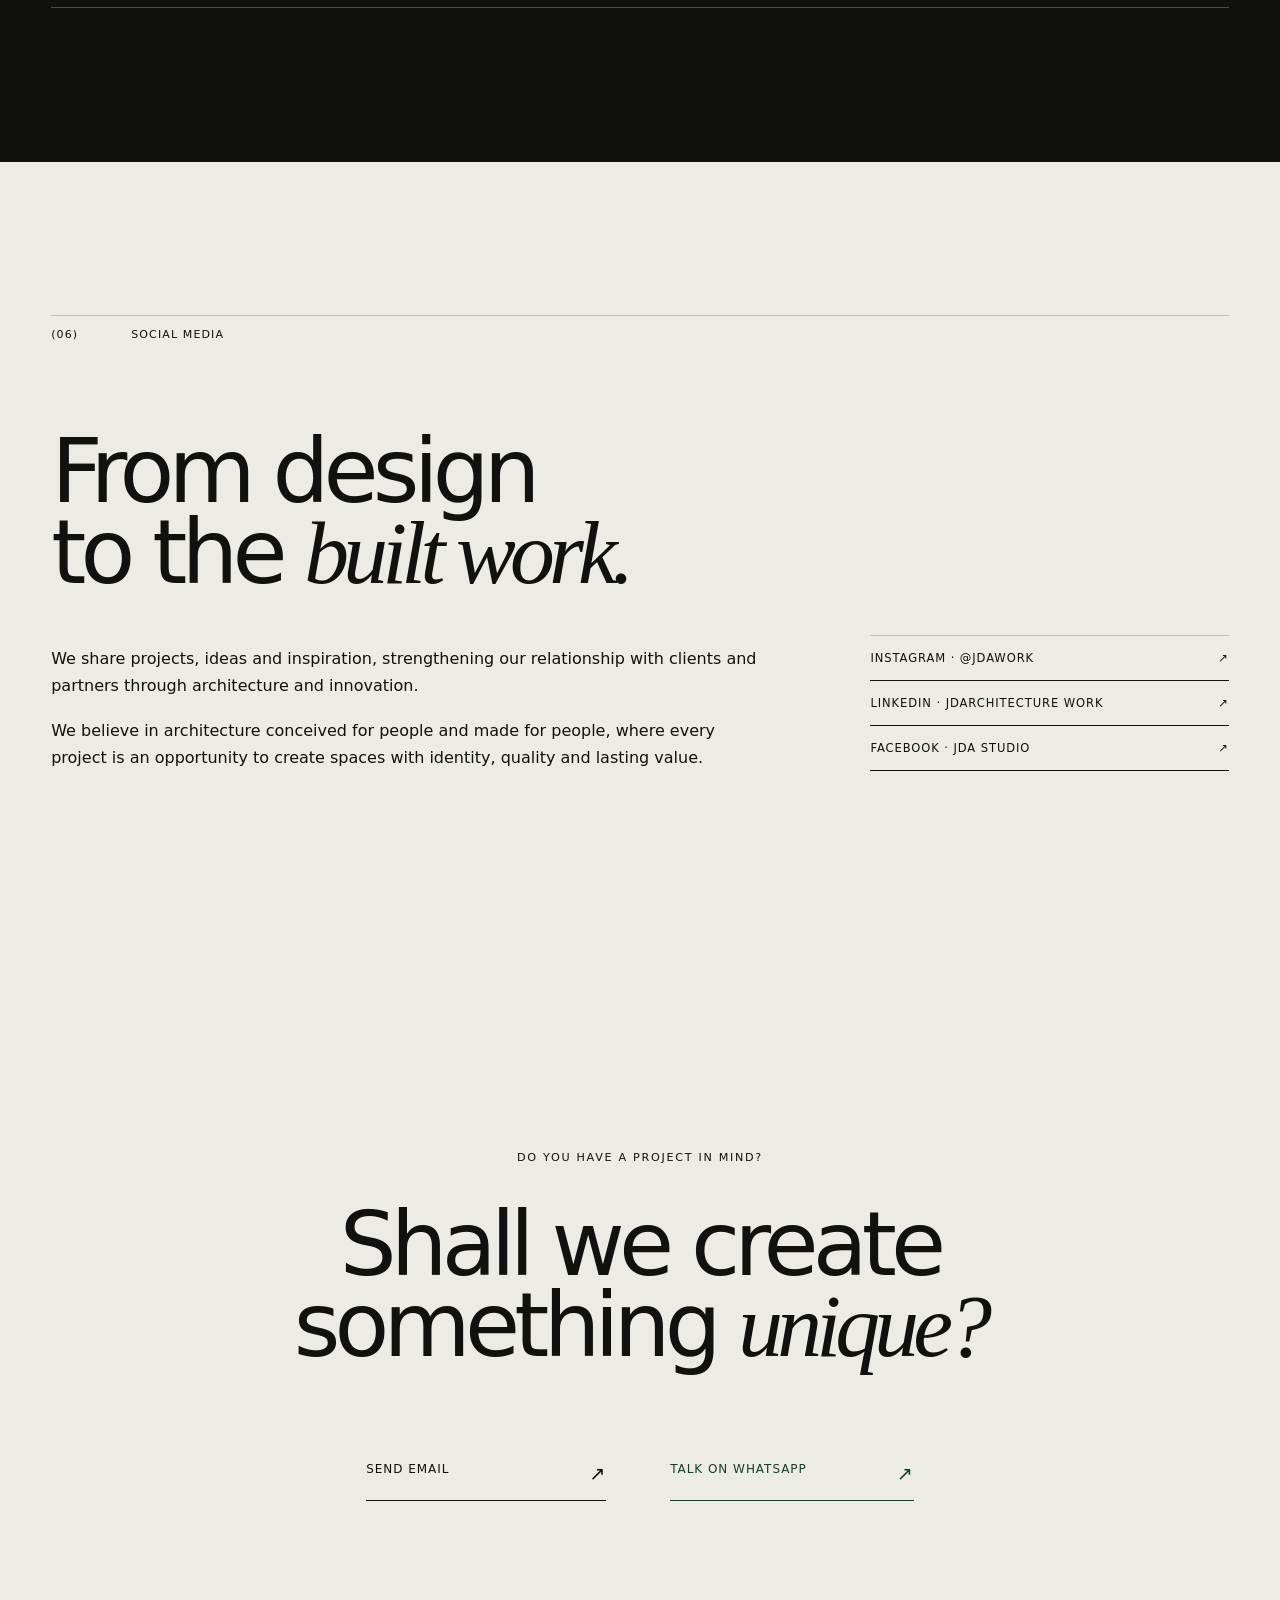
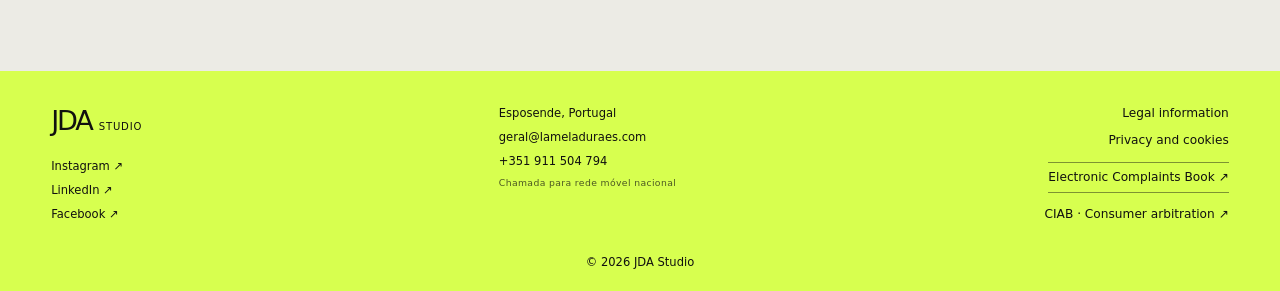
==== commit ea21af13: "studio" ====
--- a/index-en.html
+++ b/index-en.html
@@ -3,32 +3,53 @@
 <head>
   <meta charset="utf-8">
   <meta name="viewport" content="width=device-width, initial-scale=1">
-  <meta name="description" content="JDArchitecture — architecture studio in Esposende. Distinctive projects shaped around people, place and the way spaces are lived.">
-  <title>JDA Studio — Architecture with identity</title>
+  <meta name="description" content="JDA Studio is an architecture practice in Esposende working across Northern Portugal in residential design, renovation, planning and project delivery.">
+  <meta name="robots" content="index, follow, max-image-preview:large">
+  <title>Architecture Studio in Northern Portugal | JDA Studio</title>
+  <link rel="canonical" href="https://jda.pt/index-en.html">
   <link rel="icon" href="favicon.svg" type="image/svg+xml">
-  <link rel="alternate" hreflang="pt-PT" href="index.html">
-  <link rel="alternate" hreflang="en" href="index-en.html">
-  <link rel="alternate" hreflang="fr" href="index-fr.html">
-  <link rel="canonical" href="https://jda.pt/index-en.html">
+  <link rel="alternate" hreflang="pt-PT" href="https://jda.pt/">
+  <link rel="alternate" hreflang="en" href="https://jda.pt/index-en.html">
+  <link rel="alternate" hreflang="fr" href="https://jda.pt/index-fr.html">
+  <link rel="alternate" hreflang="x-default" href="https://jda.pt/">
   <meta property="og:type" content="website">
+  <meta property="og:locale" content="en_GB">
+  <meta property="og:site_name" content="JDA Studio">
+  <meta property="og:title" content="JDA Studio — Architecture in Northern Portugal">
+  <meta property="og:description" content="Architecture practice in Esposende delivering distinctive projects across Northern Portugal and internationally.">
   <meta property="og:url" content="https://jda.pt/index-en.html">
-  <meta property="og:site_name" content="JDA Studio">
-  <meta property="og:title" content="JDA Studio">
-  <meta property="og:description" content="Arquitetura contemporânea em Portugal.">
+  <meta property="og:image" content="https://jda.pt/assets/casa-hf-piscina-inland.png">
   <meta name="twitter:card" content="summary_large_image">
   <meta name="referrer" content="strict-origin-when-cross-origin">
   <link rel="stylesheet" href="styles.css?v=5">
   <link rel="stylesheet" href="timeline-fix.css?v=42">
+  <script type="application/ld+json">
+  {
+    "@context": "https://schema.org",
+    "@type": ["ProfessionalService", "LocalBusiness"],
+    "@id": "https://jda.pt/#studio",
+    "name": "JDA Studio",
+    "legalName": "José Durães Architecture Work, Lda.",
+    "url": "https://jda.pt/",
+    "logo": "https://jda.pt/favicon.svg",
+    "image": "https://jda.pt/assets/casa-hf-piscina-inland.png",
+    "description": "Architecture practice in Esposende working across Northern Portugal and internationally.",
+    "telephone": "+351911504794",
+    "email": "geral@lameladuraes.com",
+    "priceRange": "Bespoke quotation",
+    "address": {"@type": "PostalAddress", "addressLocality": "Esposende", "addressRegion": "Braga", "addressCountry": "PT"},
+    "areaServed": [
+      {"@type": "AdministrativeArea", "name": "Northern Portugal"},
+      {"@type": "Country", "name": "Portugal"}
+    ],
+    "sameAs": [
+      "https://www.instagram.com/jdawork/",
+      "https://www.linkedin.com/company/jdarchitecture-work",
+      "https://www.facebook.com/JDArchitectureWork/"
+    ]
+  }
+  </script>
   <noscript><style>.loader{display:none!important}</style></noscript>
-<!-- Google tag (gtag.js) -->
-<script async src="https://www.googletagmanager.com/gtag/js?id=G-97614TF8QF"></script>
-<script>
-window.dataLayer=window.dataLayer||[];
-function gtag(){dataLayer.push(arguments);}
-gtag('js', new Date());
-gtag('config','G-97614TF8QF');
-</script>
-
 </head>
 <body>
   <a class="skip-link" href="#conteudo">Skip to content</a>
@@ -42,7 +63,7 @@
     <span class="loader-studio">JDA Studio</span>
   </div>
   <header class="site-header">
-    <a class="brand brand-mark" href="#inicio" aria-label="JDA Arquitectura, início">
+    <a class="brand brand-mark" href="#inicio" aria-label="JDA Studio, início">
       <svg class="header-mark" viewBox="0 0 1000 1000" aria-hidden="true">
         <text x="150" y="510">J</text>
         <text x="650" y="335">D</text>
@@ -70,12 +91,12 @@
     <section class="manifesto section" id="atelier">
       <div class="section-label"><span>(01)</span><p>O atelier</p></div>
       <div class="manifesto-copy reveal">
-        <p class="atelier-kicker">JDA Arquitectura</p>
+        <p class="atelier-kicker">JDA Studio</p>
         <p class="lead">Arquitetura com <em>identidade.</em><br>Projetos que atravessam gerações.</p>
         <div class="atelier-intro">
-          <p>Na JDA Arquitectura, acreditamos que a arquitetura é muito mais do que construir edifícios. É criar espaços que melhoram a vida das pessoas, valorizam o território e permanecem relevantes ao longo do tempo. Com mais de 20 anos de experiência, desenvolvemos projetos que conciliam criatividade, rigor técnico e funcionalidade, sempre com uma abordagem personalizada. Cada cliente, cada terreno e cada desafio são únicos — e é dessa singularidade que nasce a nossa arquitetura. Ao longo do nosso percurso projetámos mais de 100 obras, totalizando cerca de 42.000 m² de arquitetura, em Portugal e no estrangeiro, com intervenções em França, Dubai e Quénia. Não seguimos soluções pré-definidas. Escutamos, analisamos e desenhamos cada projeto de raiz, procurando o equilíbrio entre estética, funcionalidade, sustentabilidade e viabilidade económica. Acompanhamos todas as fases, do primeiro esboço à conclusão da obra.</p>
-        </div>
-        <div class="atelier-stats" aria-label="Experiência da JDA Arquitectura">
+          <p>Na JDA Studio, acreditamos que a arquitetura é muito mais do que construir edifícios. É criar espaços que melhoram a vida das pessoas, valorizam o território e permanecem relevantes ao longo do tempo. Com mais de 20 anos de experiência, desenvolvemos projetos que conciliam criatividade, rigor técnico e funcionalidade, sempre com uma abordagem personalizada. Cada cliente, cada terreno e cada desafio são únicos — e é dessa singularidade que nasce a nossa arquitetura. Ao longo do nosso percurso projetámos mais de 100 obras, totalizando cerca de 42.000 m² de arquitetura, em Portugal e no estrangeiro, com intervenções em França, Dubai e Quénia. Não seguimos soluções pré-definidas. Escutamos, analisamos e desenhamos cada projeto de raiz, procurando o equilíbrio entre estética, funcionalidade, sustentabilidade e viabilidade económica. Acompanhamos todas as fases, do primeiro esboço à conclusão da obra.</p>
+        </div>
+        <div class="atelier-stats" aria-label="Experiência da JDA Studio">
           <article><strong>20+</strong><span>Anos de experiência</span></article>
           <article><strong>100+</strong><span>Obras projetadas</span></article>
           <article><strong>42.000</strong><span>m² de arquitetura</span></article>
@@ -517,7 +538,7 @@
             <p>Acreditamos numa arquitetura pensada para as pessoas e feita para as pessoas, onde cada projeto é uma oportunidade de criar espaços com identidade, qualidade e valor duradouro.</p>
           </div>
         </div>
-        <div class="social-links"><a href="https://www.instagram.com/jdawork/" target="_blank" rel="noopener noreferrer">Instagram · @jdawork <span>↗</span></a><a href="https://www.linkedin.com/company/jdarchitecture-work" target="_blank" rel="noopener noreferrer">LinkedIn · JDarchitecture Work <span>↗</span></a><a href="https://www.facebook.com/JDArchitectureWork/" target="_blank" rel="noopener noreferrer">Facebook · JDA Arquitectura <span>↗</span></a></div>
+        <div class="social-links"><a href="https://www.instagram.com/jdawork/" target="_blank" rel="noopener noreferrer">Instagram · @jdawork <span>↗</span></a><a href="https://www.linkedin.com/company/jdarchitecture-work" target="_blank" rel="noopener noreferrer">LinkedIn · JDarchitecture Work <span>↗</span></a><a href="https://www.facebook.com/JDArchitectureWork/" target="_blank" rel="noopener noreferrer">Facebook · JDA Studio <span>↗</span></a></div>
       </div>
     </section>
 
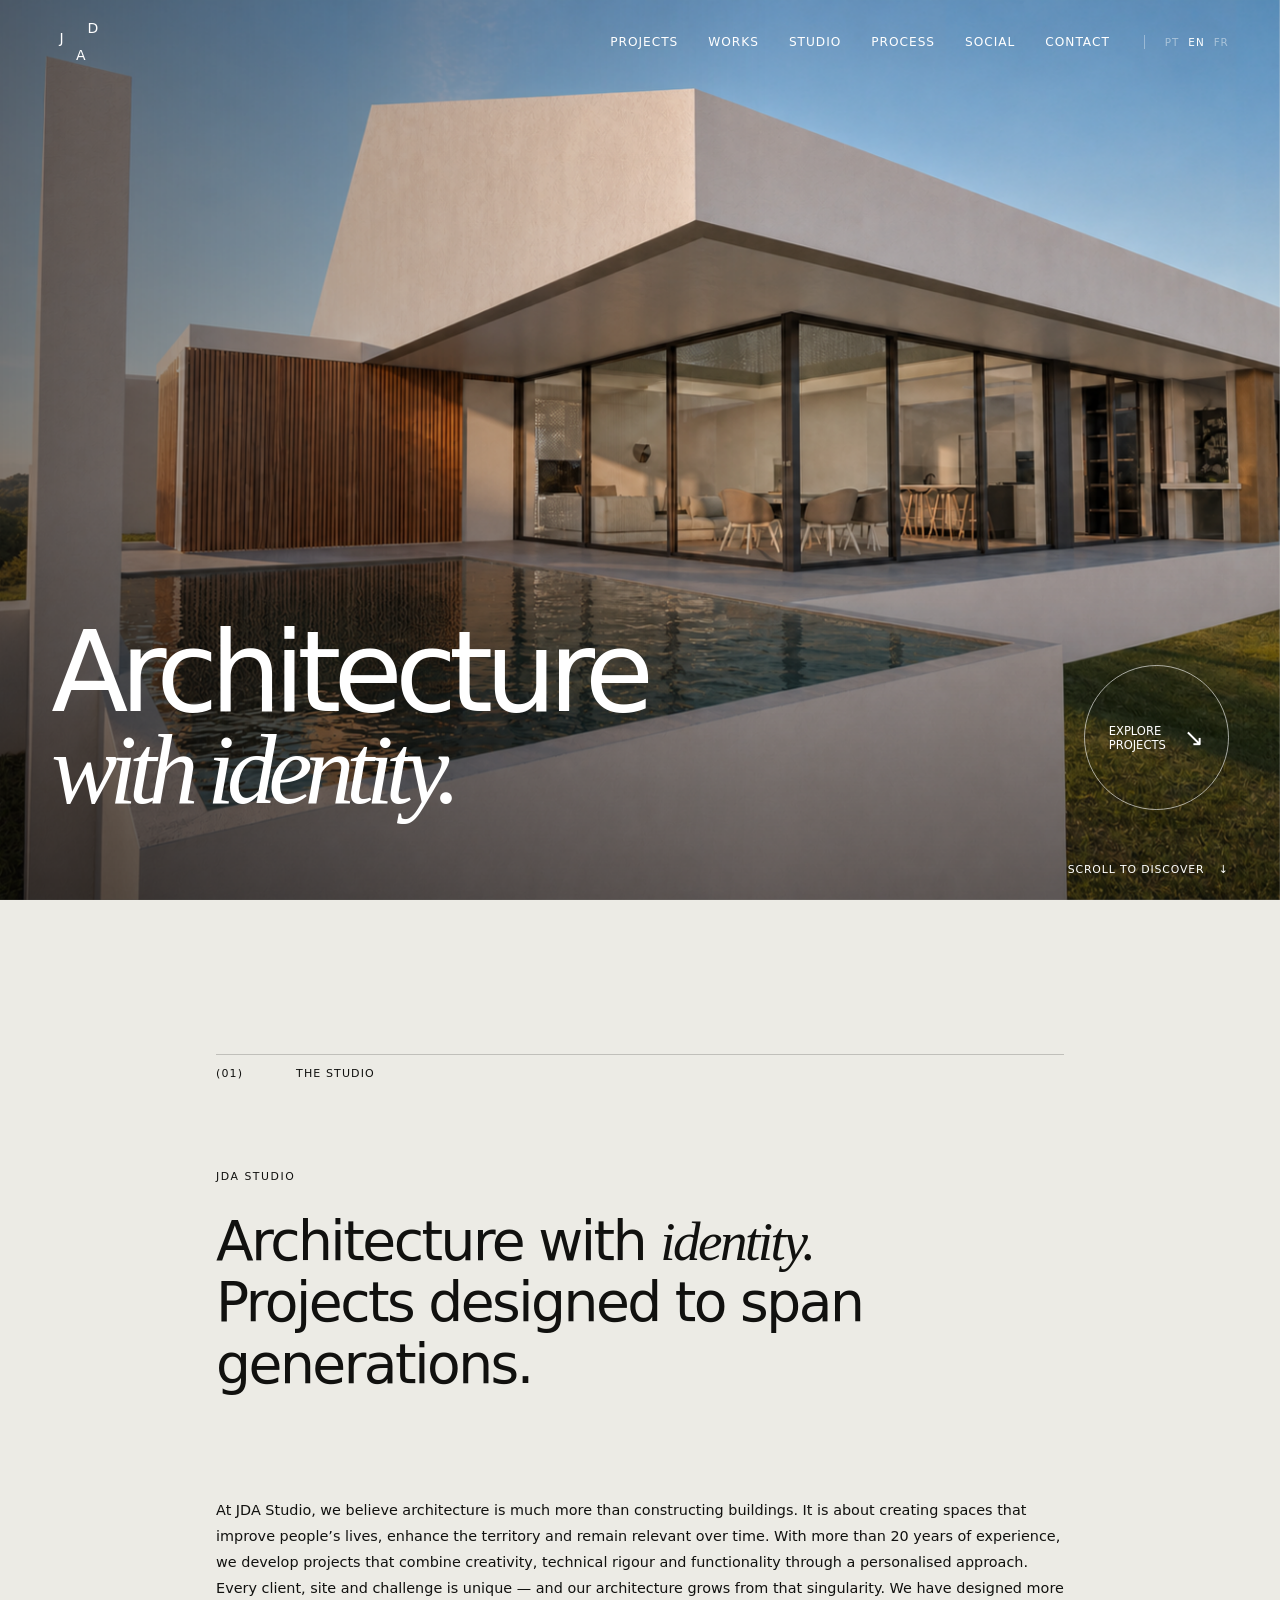
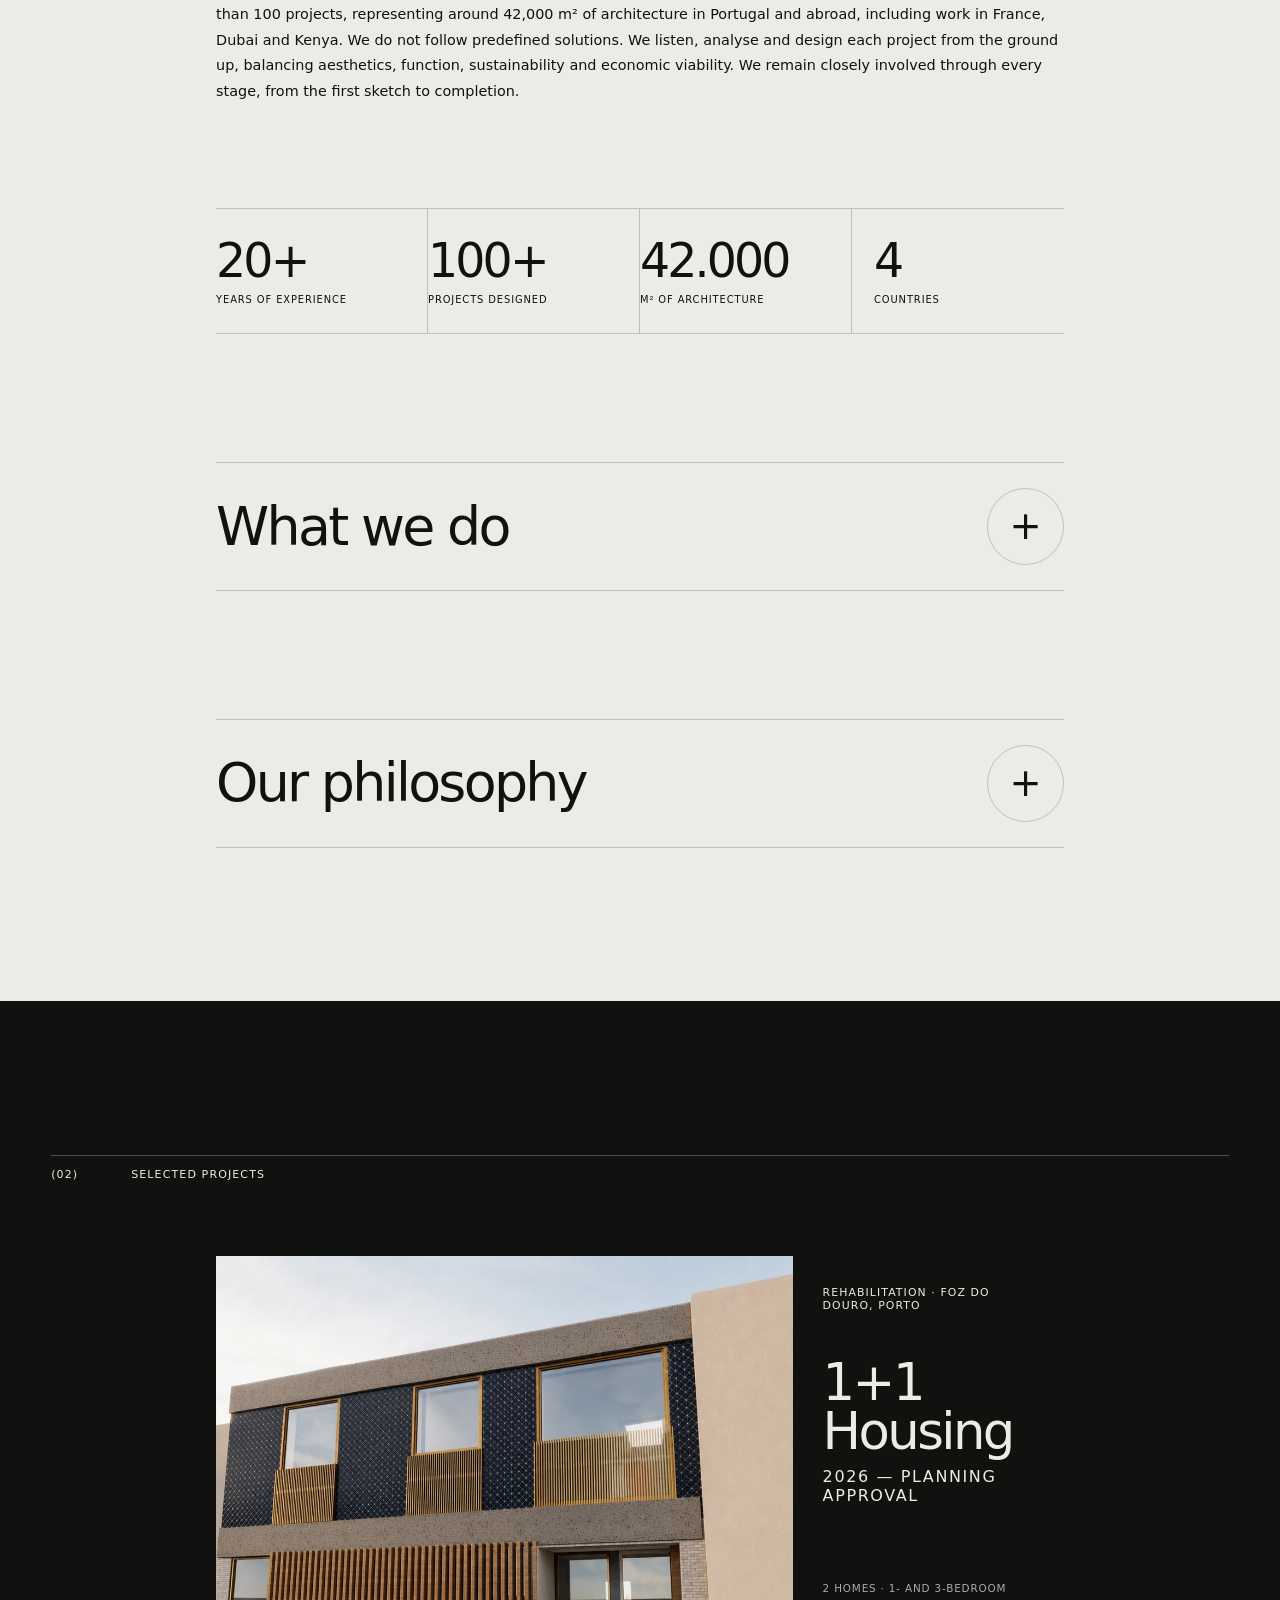
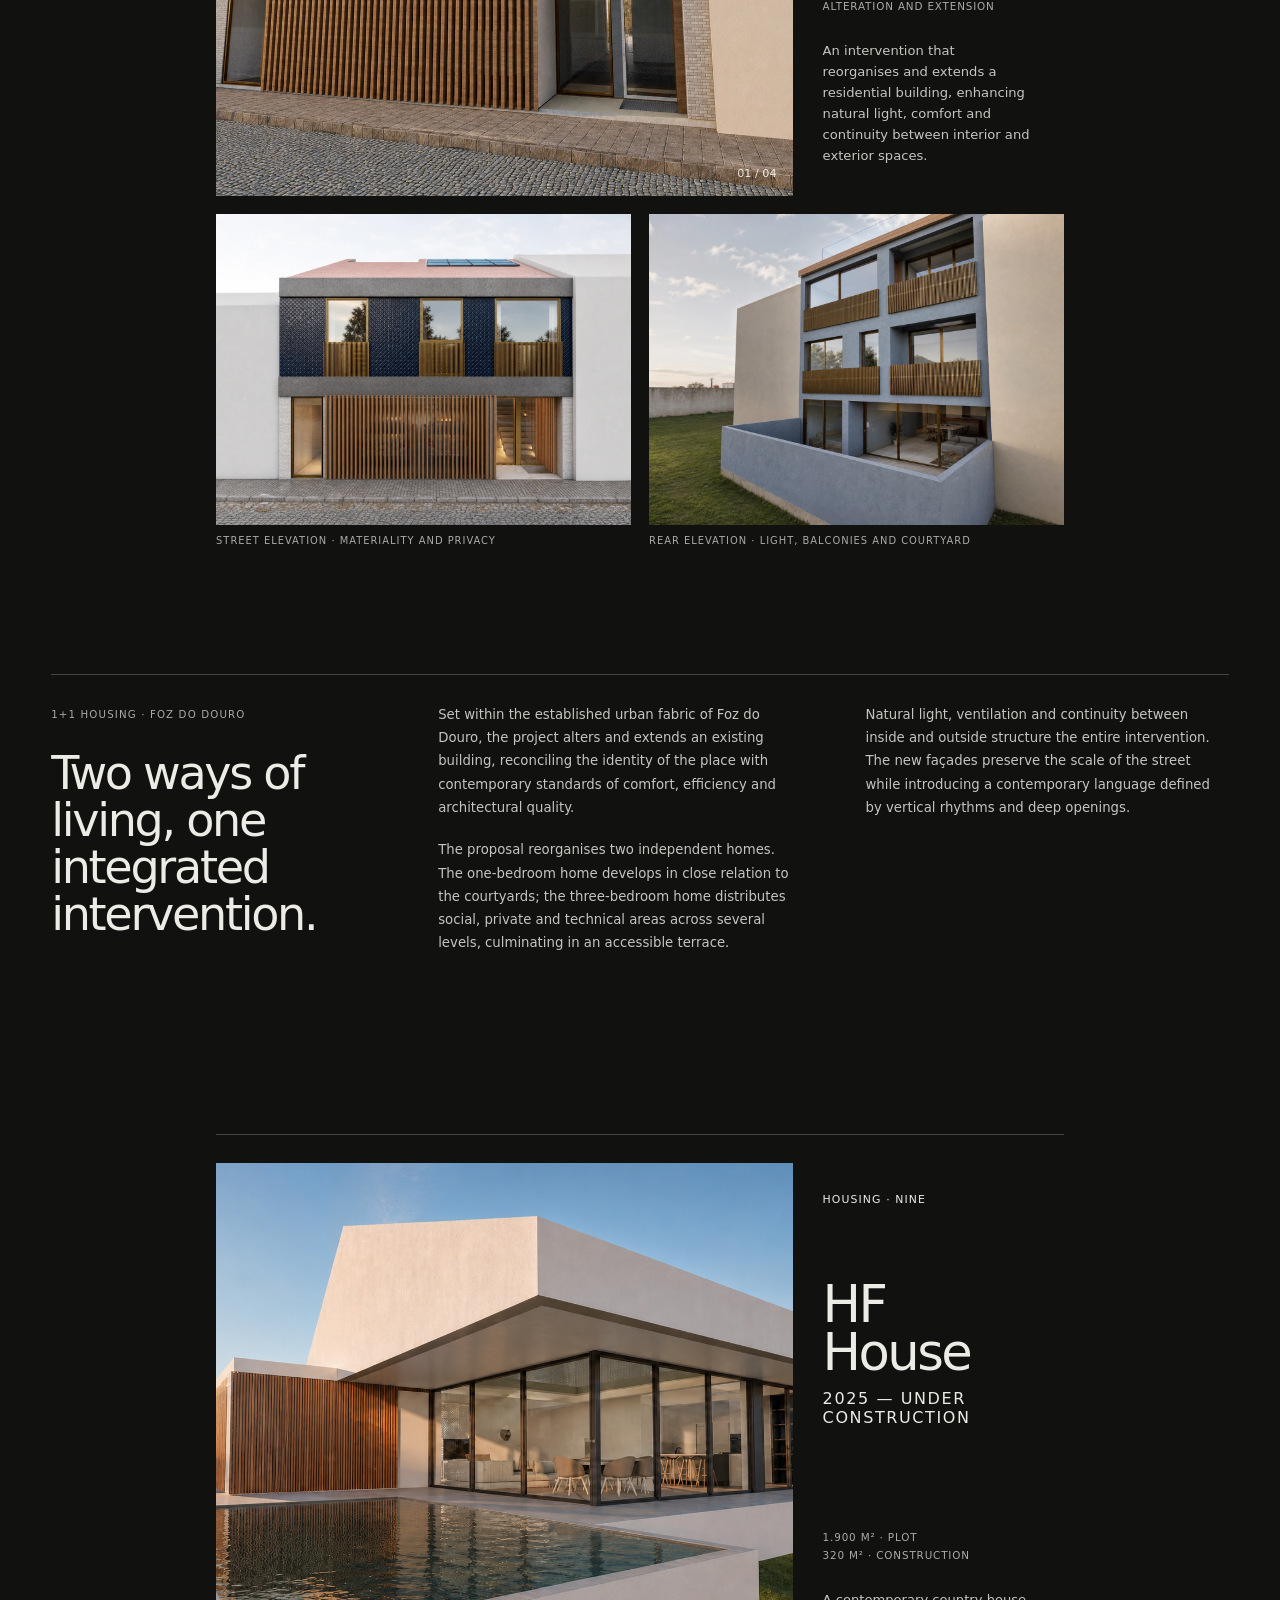
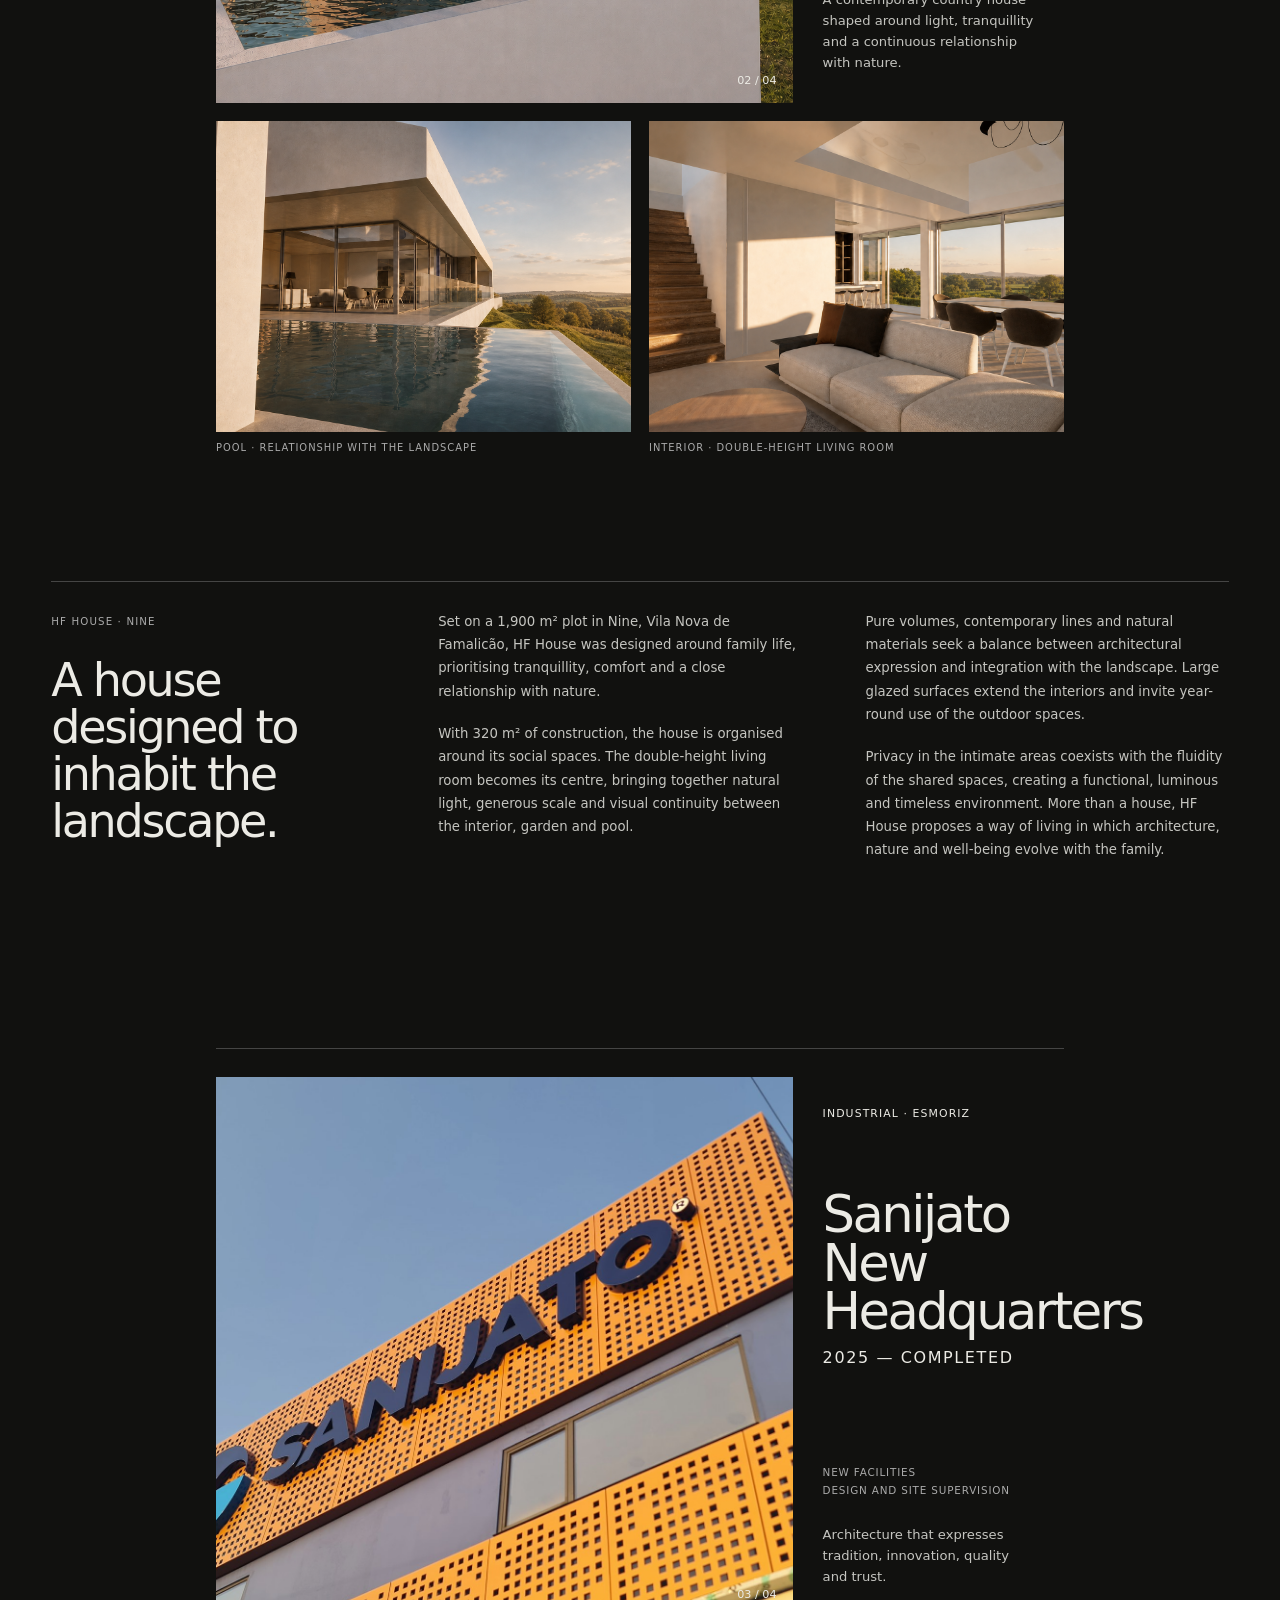
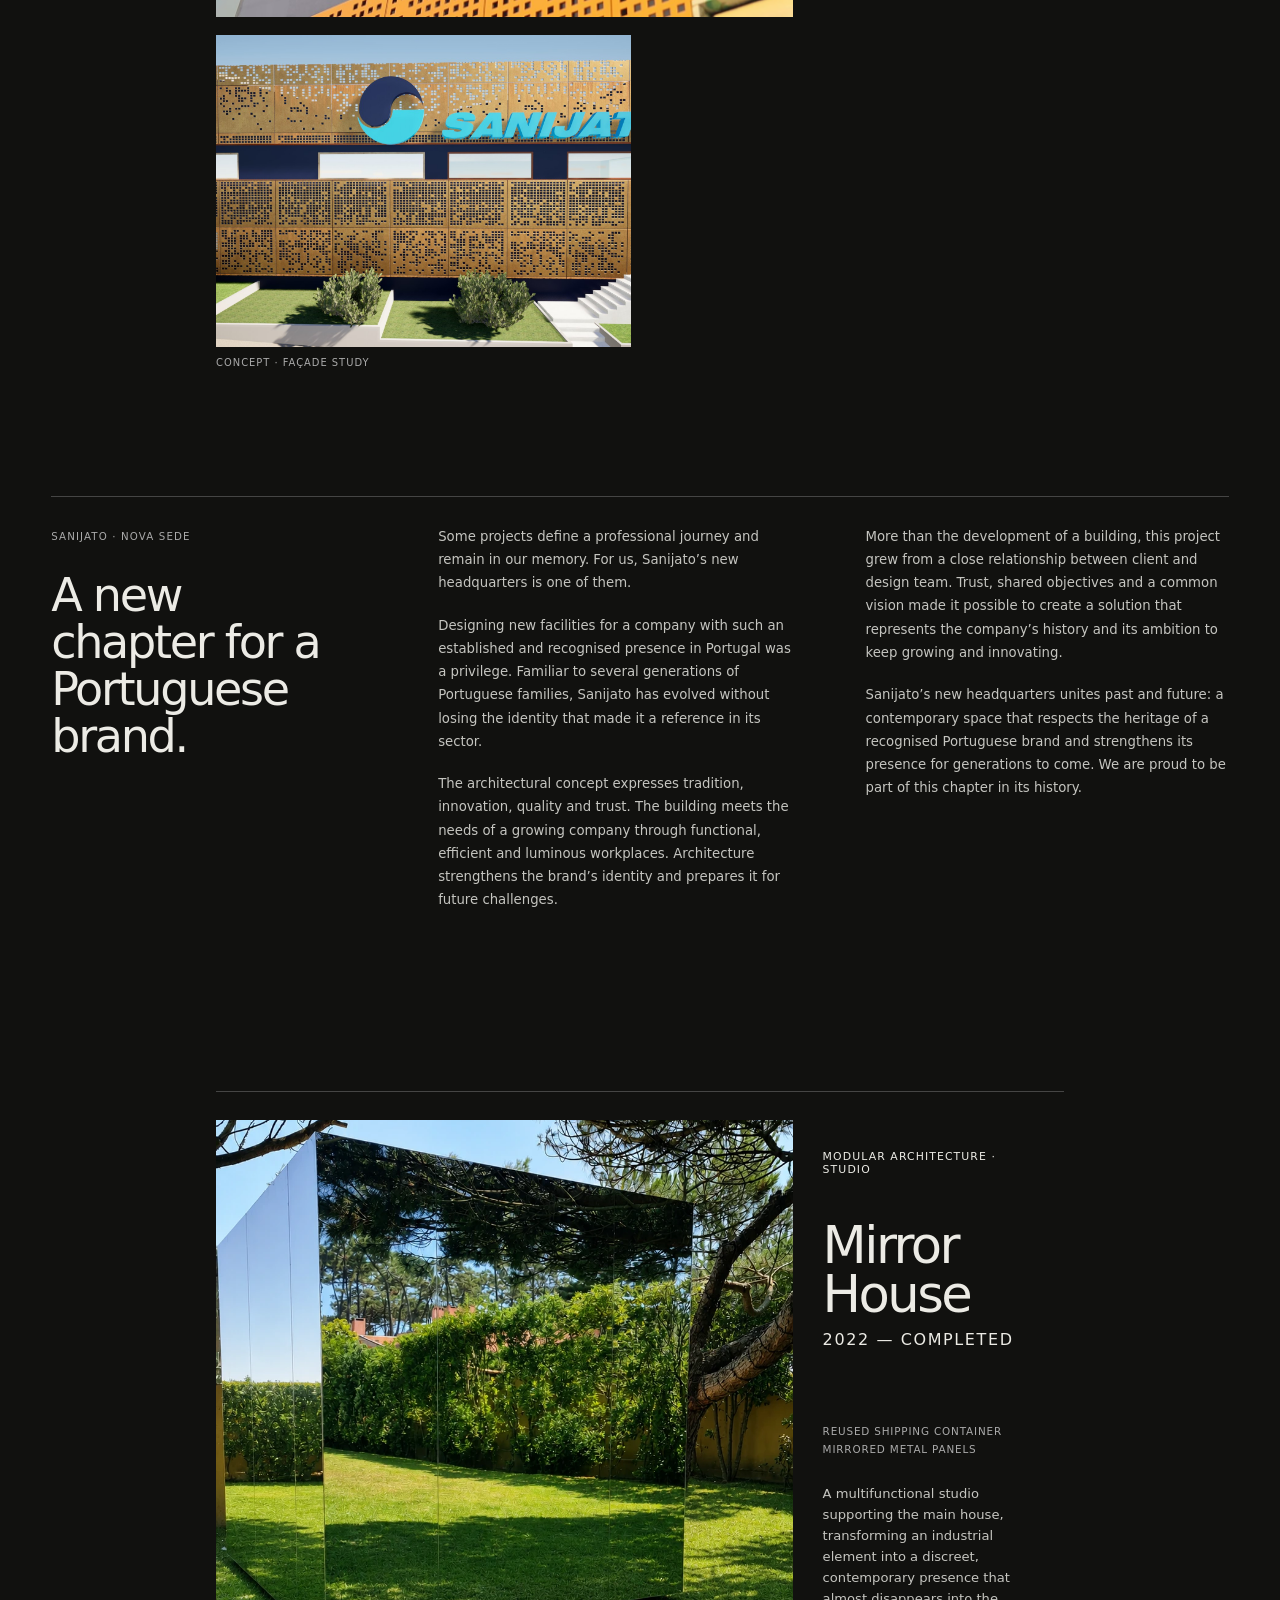
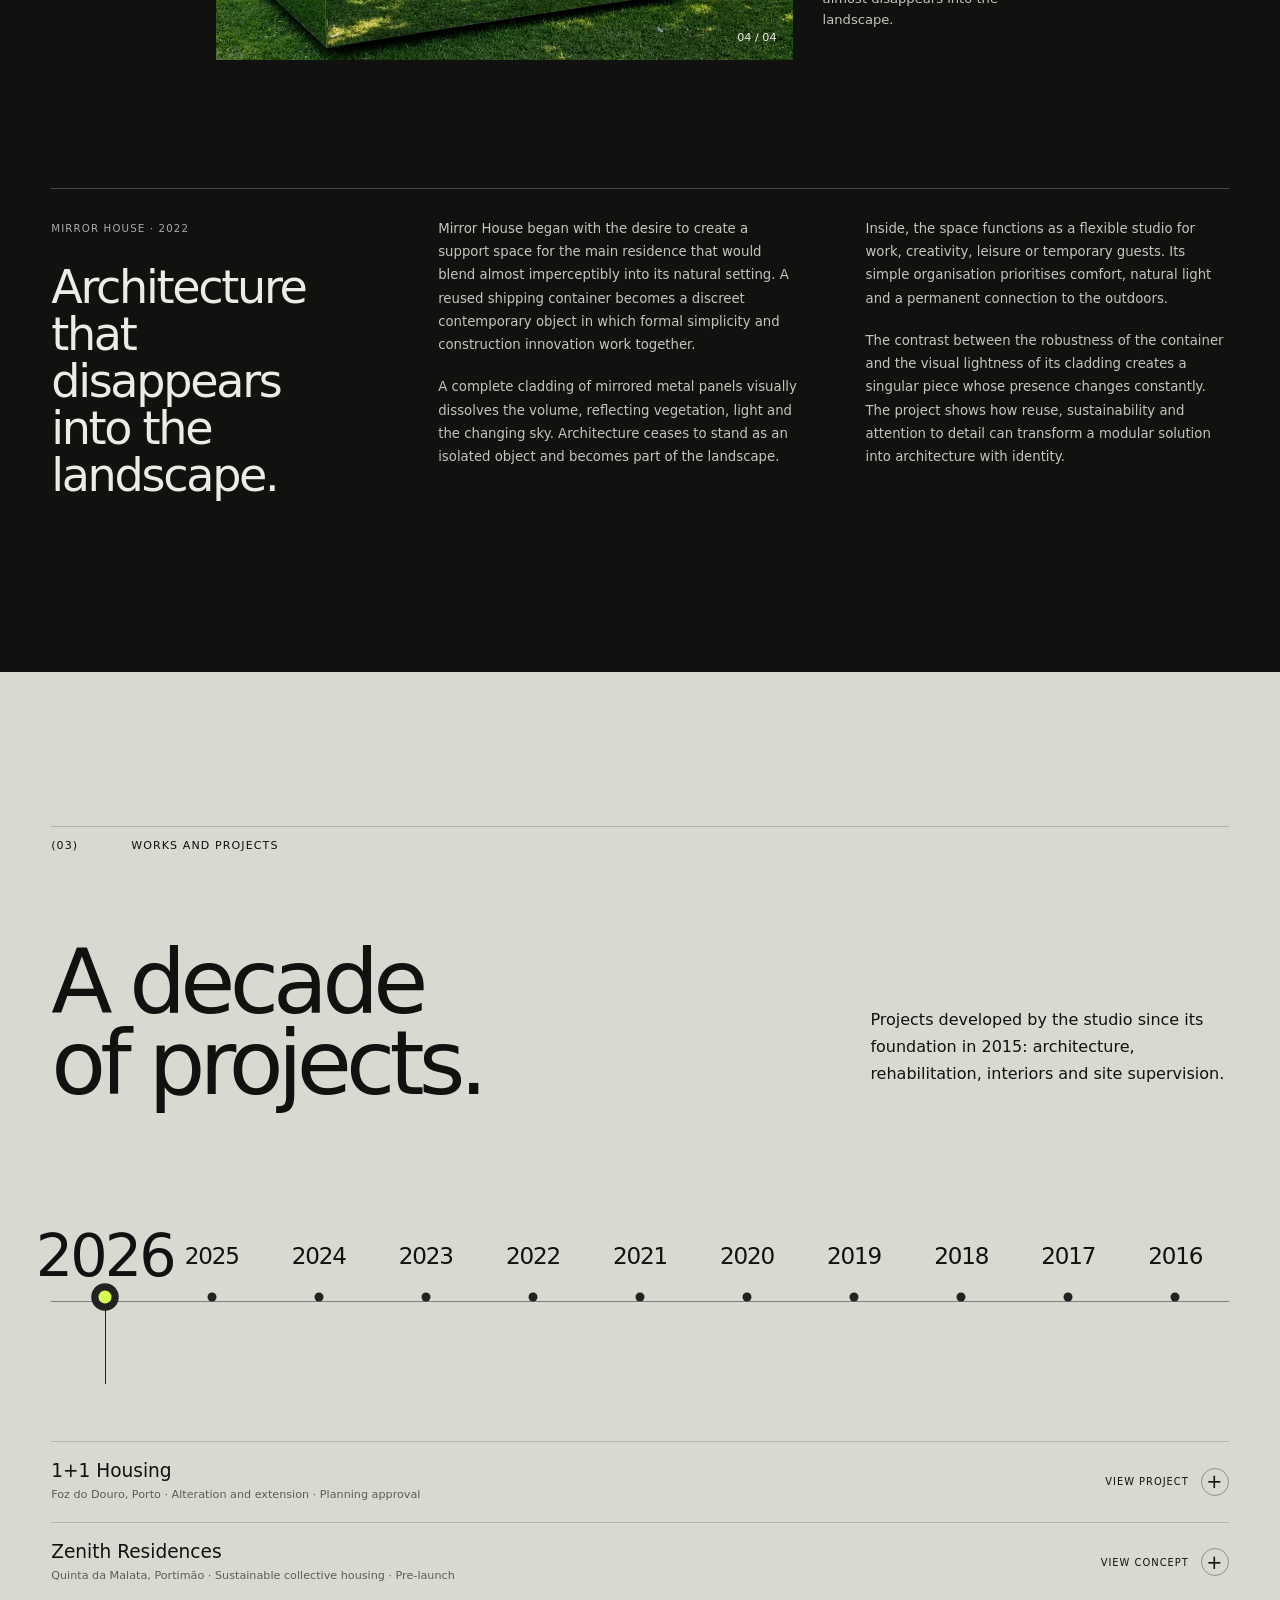
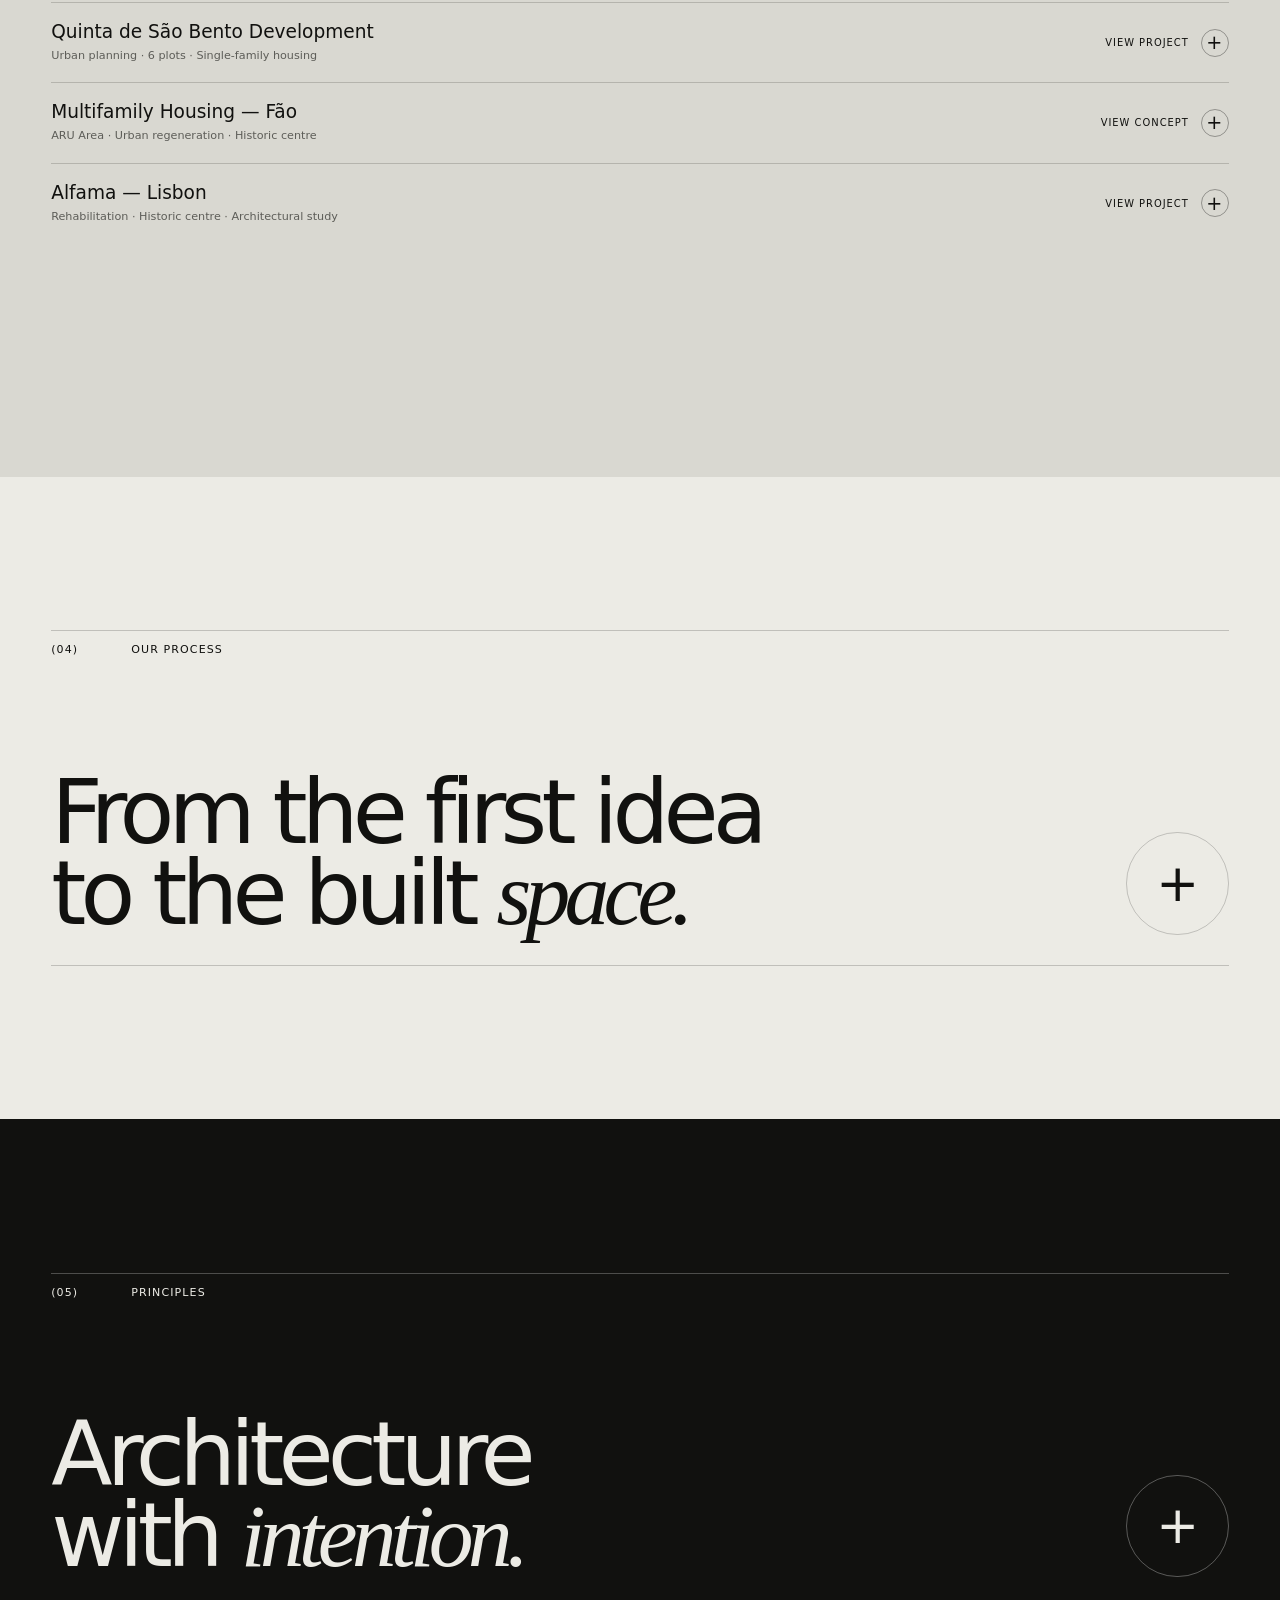
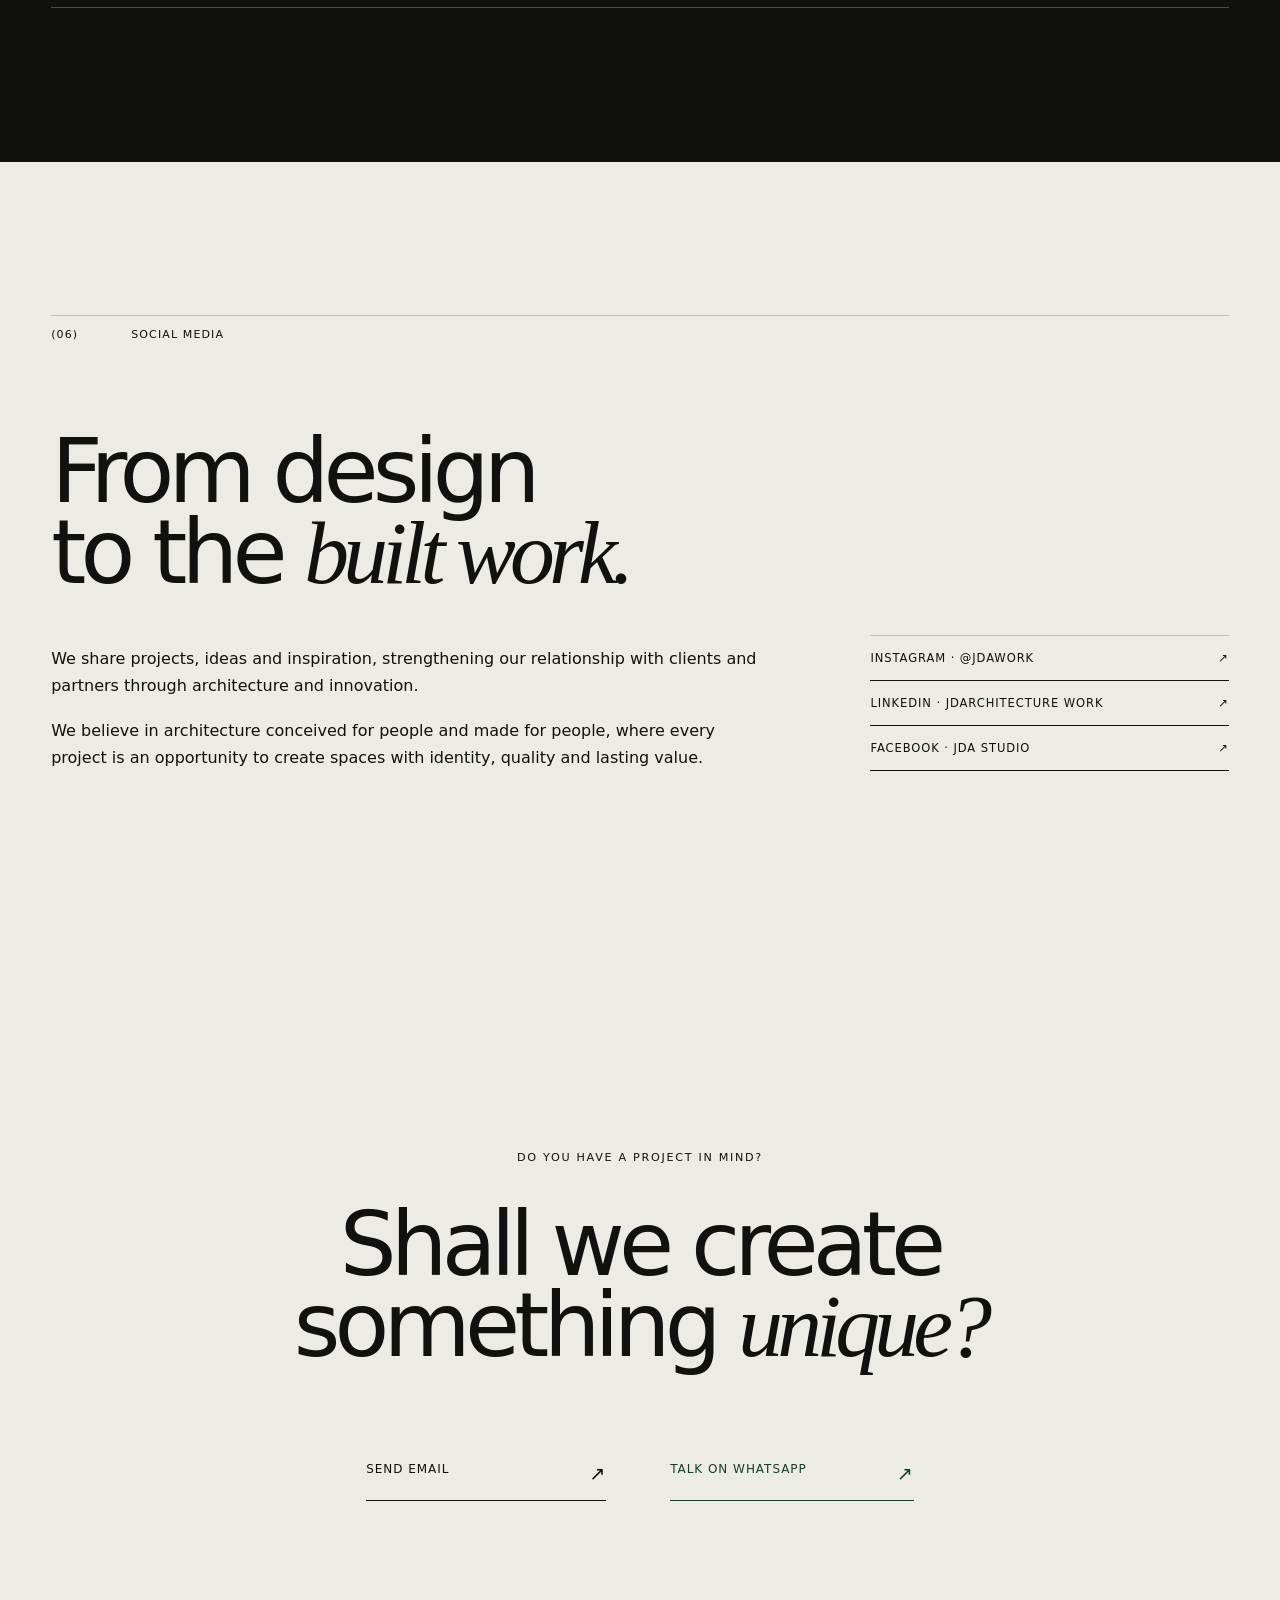
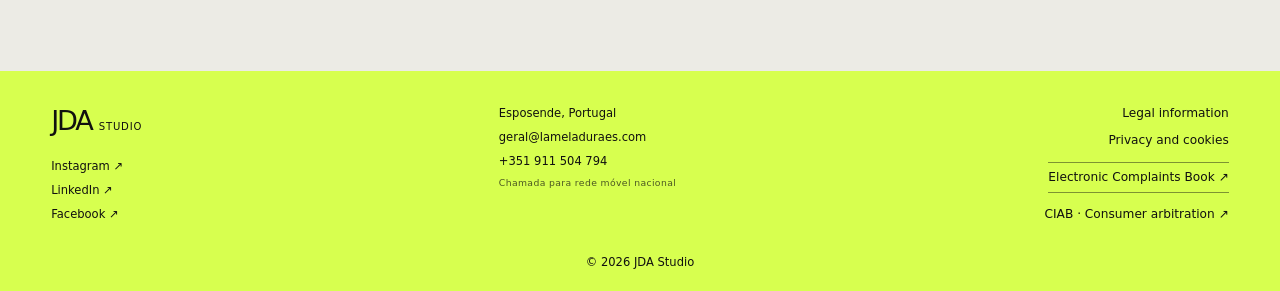
==== commit 19b6a3d3: "Refresh mobile timeline stylesheet and script cache versions" ====
--- a/index-en.html
+++ b/index-en.html
@@ -22,7 +22,7 @@
   <meta name="twitter:card" content="summary_large_image">
   <meta name="referrer" content="strict-origin-when-cross-origin">
   <link rel="stylesheet" href="styles.css?v=5">
-  <link rel="stylesheet" href="timeline-fix.css?v=42">
+  <link rel="stylesheet" href="timeline-fix.css?v=43">
   <script type="application/ld+json">
   {
     "@context": "https://schema.org",
--- a/timeline-fix.css
+++ b/timeline-fix.css
@@ -13,6 +13,23 @@
 .timeline details:nth-of-type(9) summary{grid-column:9!important}
 .timeline details:nth-of-type(10) summary{grid-column:10!important}
 .timeline details:nth-of-type(11) summary{grid-column:11!important}
+/* Keep mobile years and projects in document flow, with one page scroll. */
+@media(max-width:800px){
+  .timeline{display:block;min-height:0;overflow:visible;padding:0}
+  .timeline:before{display:none}
+  .timeline details{display:block;pointer-events:auto;border-top:1px solid var(--line)}
+  .timeline summary{display:flex;height:auto;min-height:72px;padding:18px 0;align-items:center;justify-content:space-between;white-space:normal;touch-action:manipulation}
+  .timeline summary:before,.timeline summary:after{display:none}
+  .timeline summary time,.timeline details[open] summary time,.timeline summary:hover time,.timeline summary:focus-visible time{font-size:2rem;transform:none}
+  .timeline summary span{display:block;margin-left:auto;margin-right:16px}
+  .timeline summary b{display:block;font-size:1.6rem}
+  .timeline ul,.timeline details[open] ul{position:static;inset:auto;width:100%;max-height:none;margin:0;padding:0 0 24px;overflow:visible;background:transparent}
+  .timeline ul{display:none}
+  .timeline details[open] ul{display:block}
+  .timeline-project-copy{min-width:0;overflow-wrap:anywhere}
+  .timeline-project-toggle{min-height:56px;touch-action:manipulation}
+  .timeline-project-action{flex-shrink:0}
+}
 .censored{position:relative;display:inline-block;color:transparent;user-select:none}
 .censored:after{content:"";position:absolute;left:-.12em;right:-.12em;top:50%;height:.72em;background:#0b0b0a;transform:translateY(-50%) rotate(-.7deg);box-shadow:0 .08em 0 rgba(0,0,0,.22)}
 .logo-axis{display:none!important}
